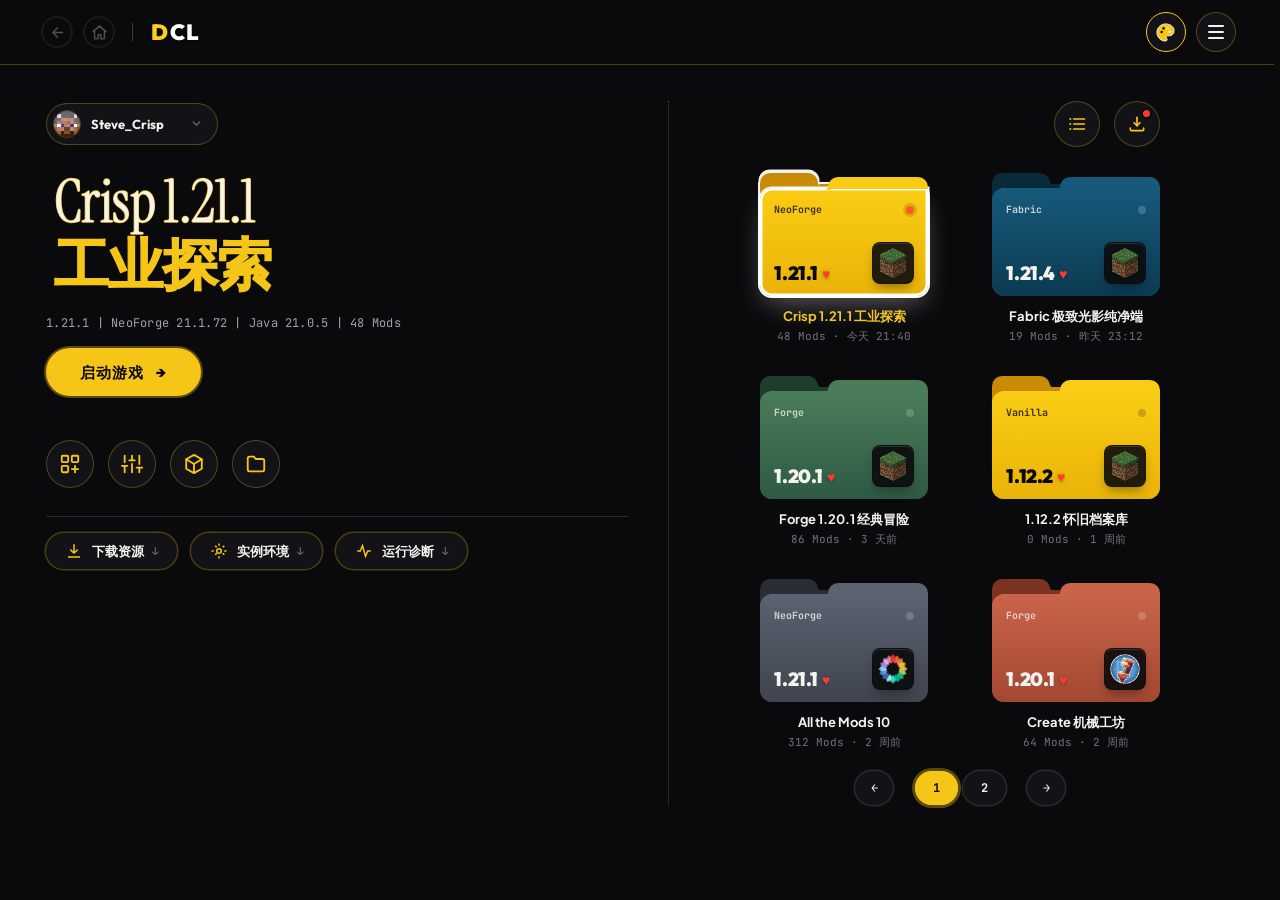
==== ui-prototype/index.html @ 9df1d52a "chore: initial public snapshot and project homepage (WIP)" ====
<!DOCTYPE html>
<html lang="zh-CN" data-theme="obsidian-yellow">
<head>
  <meta charset="UTF-8">
  <meta name="viewport" content="width=device-width, initial-scale=1.0">
  <title>DCL — Minecraft 启动器前端交互原型</title>
  <link rel="icon" type="image/png" href="assets/app-icon.png">

  <!-- Progressive Typography Enhancement (System Fallbacks Ready Offline) -->
  <link rel="preconnect" href="https://fonts.googleapis.com">
  <link rel="preconnect" href="https://fonts.gstatic.com" crossorigin>
  <link href="https://fonts.googleapis.com/css2?family=Instrument+Serif:ital@0;1&family=JetBrains+Mono:wght@500;700&family=Outfit:wght@500;600;700;800&family=Plus+Jakarta+Sans:wght@400;600;700&family=Space+Grotesk:wght@500;700&display=swap" rel="stylesheet">

  <link rel="stylesheet" href="styles/tokens.css">
  <link rel="stylesheet" href="styles/layout.css">
  <link rel="stylesheet" href="styles/card-3d.css">
  <link rel="stylesheet" href="styles/folder-3d.css">
</head>
<body>
  <!-- Quick Breathing Intro Curtain (Click or 0.7s auto-reveal) -->
  <div class="splash-curtain" id="splash-curtain" role="presentation">
    <div class="splash-mark">
      <span class="brace">{</span> DummyCrisp <span class="brace">}</span>
    </div>
    <div class="splash-sub">Minecraft Launcher</div>
  </div>

  <!-- Circular Radial Theme Wipe Overlay (Adapted from igma.im to circular contour) -->
  <div class="theme-circle-wipe" id="theme-circle-wipe" aria-hidden="true">
    <div class="theme-circle-wipe__inner"></div>
  </div>

  <!-- Sticky Editorial Header (Unified Left Nav + Brand | Right Controls) -->
  <header class="topbar">
    <div class="topbar-inner">
      <div class="topbar-left">
        <div class="topbar-nav-controls" aria-label="页面导航">
          <button class="cc-btn cc-btn--topbar is-disabled" id="btn-nav-back" type="button" aria-label="返回上一级">
            <div class="cc-box">
              <span class="cc-elem">
                <svg viewBox="0 0 24 24" fill="currentColor" aria-hidden="true">
                  <path d="M20 11H7.83l5.59-5.59L12 4l-8 8 8 8 1.41-1.41L7.83 13H20v-2z"/>
                </svg>
              </span>
              <span class="cc-elem">
                <svg viewBox="0 0 24 24" fill="currentColor" aria-hidden="true">
                  <path d="M20 11H7.83l5.59-5.59L12 4l-8 8 8 8 1.41-1.41L7.83 13H20v-2z"/>
                </svg>
              </span>
            </div>
          </button>

          <button class="cc-btn cc-btn--topbar is-disabled" id="btn-nav-home" type="button" aria-label="返回主页">
            <div class="cc-box">
              <span class="cc-elem">
                <svg viewBox="0 0 24 24" fill="none" stroke="currentColor" stroke-width="2.1" stroke-linecap="round" stroke-linejoin="round" aria-hidden="true">
                  <path d="M3 10.5L12 3l9 7.5"/>
                  <path d="M5 9.5V20a1 1 0 0 0 1 1h4v-6h4v6h4a1 1 0 0 0 1-1V9.5"/>
                </svg>
              </span>
              <span class="cc-elem">
                <svg viewBox="0 0 24 24" fill="none" stroke="currentColor" stroke-width="2.1" stroke-linecap="round" stroke-linejoin="round" aria-hidden="true">
                  <path d="M3 10.5L12 3l9 7.5"/>
                  <path d="M5 9.5V20a1 1 0 0 0 1 1h4v-6h4v6h4a1 1 0 0 0 1-1V9.5"/>
                </svg>
              </span>
            </div>
          </button>
        </div>

        <span class="topbar-sep" aria-hidden="true"></span>

        <button class="brand-btn" data-route="home" type="button" aria-label="返回主页">
          <span class="brand-wordmark">
            <span class="brand-letter-d">D</span><span class="brand-letter-cl">CL</span>
          </span>
        </button>
      </div>

      <div class="topbar-meta">
        <button
          class="theme-palette-btn"
          id="btn-cycle-theme"
          type="button"
          aria-label="切换配色主题 (当前：曜石黑 × 电光黄)"
        >
          <span class="theme-palette-ring" aria-hidden="true"></span>
          <svg class="theme-palette-svg" viewBox="0 0 24 24" aria-hidden="true">
            <path
              class="palette-body"
              d="M12 2.2C6.5 2.2 2.2 6.5 2.2 12s4.4 9.8 9.8 9.8c1.1 0 1.9-.8 1.9-1.8 0-.5-.2-.9-.5-1.2-.3-.3-.5-.7-.5-1.2 0-1 .8-1.8 1.8-1.8h1.5c3.2 0 5.6-2.5 5.6-5.8 0-4.6-4.4-7.8-9.8-7.8z"
            />
            <circle class="palette-dot dot-1" cx="7.6" cy="11.4" r="1.45" />
            <circle class="palette-dot dot-2" cx="9.8" cy="7.3" r="1.45" />
            <circle class="palette-dot dot-3" cx="14.5" cy="7.3" r="1.45" />
            <circle class="palette-dot dot-4" cx="16.8" cy="11.1" r="1.45" />
          </svg>
        </button>

        <button class="hamburger-btn" id="btn-open-drawer" type="button" aria-label="打开全屏索引菜单">
          <span class="filled" aria-hidden="true"></span>
          <span class="hb-lines" aria-hidden="true">
            <span class="hb-line"></span>
            <span class="hb-line"></span>
            <span class="hb-line"></span>
          </span>
        </button>

        <div class="win-controls" id="win-controls" aria-label="窗口控制">
          <span class="topbar-sep win-controls-sep" aria-hidden="true"></span>
          <button class="win-ctrl-btn win-ctrl-btn--min" id="btn-win-min" type="button" aria-label="最小化">
            <span class="filled" aria-hidden="true"></span>
            <svg class="win-icon" viewBox="0 0 24 24" aria-hidden="true">
              <path class="ico-min-bar" d="M6 12h12" fill="none" stroke="currentColor" stroke-width="2" stroke-linecap="round"/>
              <path class="ico-min-echo" d="M9 12h6" fill="none" stroke="currentColor" stroke-width="1.5" stroke-linecap="round"/>
            </svg>
          </button>
          <button class="win-ctrl-btn win-ctrl-btn--max" id="btn-win-max" type="button" aria-label="最大化或还原" data-maximized="false">
            <span class="filled" aria-hidden="true"></span>
            <svg class="win-icon" viewBox="0 0 24 24" aria-hidden="true">
              <path class="ico-max-corners" d="M7.5 4.5H4.5v3M16.5 4.5h3v3M4.5 16.5v3h3M19.5 16.5v3h-3" fill="none" stroke="currentColor" stroke-width="1.6" stroke-linecap="square"/>
              <path class="ico-plus-h" d="M7 12h10" fill="none" stroke="currentColor" stroke-width="2" stroke-linecap="round"/>
              <path class="ico-plus-v" d="M12 7v10" fill="none" stroke="currentColor" stroke-width="2" stroke-linecap="round"/>
            </svg>
          </button>
          <button class="win-ctrl-btn win-ctrl-btn--close" id="btn-win-close" type="button" aria-label="关闭">
            <span class="filled" aria-hidden="true"></span>
            <svg class="win-icon" viewBox="0 0 24 24" aria-hidden="true">
              <path class="ico-cross-a" d="M7 7l10 10" fill="none" stroke="currentColor" stroke-width="2" stroke-linecap="round"/>
              <path class="ico-cross-b" d="M17 7L7 17" fill="none" stroke="currentColor" stroke-width="2" stroke-linecap="round"/>
              <circle class="ico-cross-core" cx="12" cy="12" r="2.2" fill="none" stroke="currentColor" stroke-width="1.5"/>
            </svg>
          </button>
        </div>
      </div>
    </div>
  </header>

  <!-- Main View Outlet -->
  <main id="app-root"></main>

  <!-- Floating Download Queue Indicator Ball -->
  <div id="floating-dl-ball-slot"></div>

  <!-- Global Network Loading Indicator (uiverse.io/Quezaquo/yellow-quail-83, Pure Logo) -->
  <div class="quail-net-pill" id="network-loader-pill" aria-live="polite" aria-label="网络加载中" aria-hidden="true">
    <div class="quail-loader-stage" aria-hidden="true">
      <div class="quail-loader"></div>
    </div>
  </div>

  <!-- Crash Analysis Window Modal -->
  <div class="crash-modal-backdrop" id="crash-window-modal" aria-hidden="true" role="dialog" aria-modal="true" aria-label="报错分析窗口">
    <div class="crash-modal-card">
      <div class="crash-modal-head">
        <div class="crash-modal-title">
          <span class="crash-modal-dot" aria-hidden="true"></span>
          <span>报错分析 · Crash Report Window</span>
        </div>
        <button class="cc-btn cc-btn--sm" id="btn-close-crash-window" type="button" aria-label="关闭报错分析窗口" title="关闭">
          <svg viewBox="0 0 24 24" fill="none" stroke="currentColor" stroke-width="2.2" stroke-linecap="round" stroke-linejoin="round" aria-hidden="true">
            <line x1="18" y1="6" x2="6" y2="18"/>
            <line x1="6" y1="6" x2="18" y2="18"/>
          </svg>
        </button>
      </div>
      <div class="crash-modal-body" id="crash-modal-body">
        <div class="crash-log crash-log--expanded">
          <div>[23:18:04] [main/ERROR]: Mixin apply for mod sodium failed</div>
          <div class="crash-highlight">↳ 置信度 96%：Mixin 注入冲突 (Sodium ↔ Iris)</div>
          <div>· 冲突模组：sodium-neoforge-0.6.3.jar &amp; iris-neoforge-1.8.1.jar</div>
          <div>· 调用栈：net.caffeinemc.mods.sodium.mixin.core.render.world.WorldRendererMixin</div>
          <div>· 目标运行时：Java 21.0.5 (x64) · -Xmx4096M</div>
          <div>· 建议修复：将 Sodium 更新至 0.6.5+ 或临时禁用不兼容渲染注入插件</div>
        </div>
      </div>
      <div class="crash-modal-foot">
        <button class="chip-btn is-active" data-toast="已定位冲突 Mod：Sodium" type="button">定位冲突 Mod</button>
        <button class="chip-btn" id="btn-copy-crash-report" type="button">复制诊断日志</button>
        <button class="chip-btn" data-toast="诊断报告已导出" type="button">导出报告</button>
      </div>
    </div>
  </div>

  <!-- Footer Removed cleanly per UI requirement -->

  <!-- 3D Spatial Sub-Menu Portal Overlay (Uiverse tricky-lionfish-78 Mechanics) -->
  <div class="portal-backdrop" id="portal-backdrop" aria-hidden="true" role="dialog" aria-modal="true" aria-labelledby="portal-title">
    <div class="portal-header">
      <div>
        <div class="portal-eyebrow" id="portal-eyebrow">RESOURCE PORTAL</div>
        <h2 class="portal-title" id="portal-title">下载资源 <strong>DOWNLOAD</strong></h2>
      </div>
      <button class="portal-close" id="portal-close" type="button">
        <span>关闭面板</span>
        <span>[ ESC ]</span>
      </button>
    </div>

    <div class="portal-grid" id="portal-grid"></div>

    <div class="portal-hint">
      <span>选择模块跳转</span>
      <span>ESC 关闭面板</span>
    </div>
  </div>

  <!-- Fullscreen Numbered Drawer Overlay (01 - 06) -->
  <div class="drawer-overlay" id="drawer-overlay" aria-hidden="true" role="dialog" aria-modal="true" aria-label="全局功能索引">
    <div class="drawer-top">
      <button class="brand-btn" data-route="home" type="button" aria-label="返回主页">
        <span class="brand-wordmark">
          <span class="brand-letter-d">D</span><span class="brand-letter-cl">CL</span>
        </span>
      </button>
      <button class="portal-close" id="btn-close-drawer" type="button">CLOSE ×</button>
    </div>

    <nav class="drawer-nav-wrap" aria-label="主功能导航">
      <ul class="drawer-list">
        <li>
          <button class="drawer-link" data-route="home" type="button">
            <span class="idx">01.</span>
            <span class="label">启动总览 HOME</span>
          </button>
        </li>
        <li>
          <button class="drawer-link" data-portal="download" type="button">
            <span class="idx">02.</span>
            <span class="label">下载资源</span>
          </button>
        </li>
        <li>
          <button class="drawer-link" data-portal="manage" type="button">
            <span class="idx">03.</span>
            <span class="label">实例环境</span>
          </button>
        </li>
        <li>
          <button class="drawer-link" data-portal="diagnostics" type="button">
            <span class="idx">04.</span>
            <span class="label">运行诊断</span>
          </button>
        </li>
      </ul>
    </nav>

    <div class="portal-hint">
      <span>DumbCrisp Launcher</span>
      <span>Snapshot1</span>
    </div>
  </div>

  <dialog class="crash-modal-card launcher-dialog" id="resource-install-dialog" aria-labelledby="resource-install-title">
    <div class="crash-modal-head">
      <h2 class="crash-modal-title" id="resource-install-title">选择安装位置</h2>
      <form method="dialog">
        <button class="cc-btn cc-btn--topbar" type="submit" aria-label="返回" title="返回">
          <span class="cc-box"><span class="cc-elem"><svg viewBox="0 0 24 24" aria-hidden="true" fill="currentColor"><path d="M20 11H7.83l5.59-5.59L12 4l-8 8 8 8 1.41-1.41L7.83 13H20v-2z"/></svg></span><span class="cc-elem"><svg viewBox="0 0 24 24" aria-hidden="true" fill="currentColor"><path d="M20 11H7.83l5.59-5.59L12 4l-8 8 8 8 1.41-1.41L7.83 13H20v-2z"/></svg></span></span>
        </button>
      </form>
    </div>
    <div class="crash-modal-body">
      <p id="resource-install-name"></p>
      <div class="install-target-wrap" id="resource-target-wrap" hidden>
        <button class="install-target-trigger" id="resource-target-trigger" type="button" aria-expanded="false" aria-haspopup="listbox">
          <svg viewBox="0 0 24 24" fill="none" stroke="currentColor" stroke-width="2" stroke-linecap="round" stroke-linejoin="round" aria-hidden="true">
            <path d="M3 7a2 2 0 0 1 2-2h4l2 2h8a2 2 0 0 1 2 2v8a2 2 0 0 1-2 2H5a2 2 0 0 1-2-2z"/>
          </svg>
          <span class="install-target-label">
            <strong id="resource-target-title">选择安装位置</strong>
            <small id="resource-target-meta"></small>
          </span>
          <svg class="mirror-caret" viewBox="0 0 24 24" fill="none" stroke="currentColor" stroke-width="2.2" stroke-linecap="round" stroke-linejoin="round" aria-hidden="true"><polyline points="6 9 12 15 18 9"/></svg>
        </button>
        <div class="install-target-tray" id="resource-install-options" role="listbox" aria-label="可选安装位置"></div>
      </div>
      <p id="resource-install-status" role="status" aria-live="polite"></p>
    </div>
    <div class="crash-modal-foot">
      <button class="cc-btn cc-btn--download resource-install-confirm" id="resource-install-browse" type="button" aria-label="安装在指定文件夹" title="安装在指定文件夹" disabled>
        <span class="cc-box"><span class="cc-elem"><svg viewBox="0 0 24 24" aria-hidden="true" fill="none" stroke="currentColor" stroke-width="2" stroke-linecap="round" stroke-linejoin="round"><path d="M3 7a2 2 0 0 1 2-2h4l2 2h8a2 2 0 0 1 2 2v8a2 2 0 0 1-2 2H5a2 2 0 0 1-2-2z"/><path d="M12 10v6m-3-3h6"/></svg></span><span class="cc-elem"><svg viewBox="0 0 24 24" aria-hidden="true" fill="none" stroke="currentColor" stroke-width="2" stroke-linecap="round" stroke-linejoin="round"><path d="M3 7a2 2 0 0 1 2-2h4l2 2h8a2 2 0 0 1 2 2v8a2 2 0 0 1-2 2H5a2 2 0 0 1-2-2z"/><path d="M12 10v6m-3-3h6"/></svg></span></span>
      </button>
      <button class="cc-btn cc-btn--download resource-install-confirm" id="resource-install-confirm" type="button" aria-label="安装" title="安装" disabled>
        <span class="cc-box"><span class="cc-elem"><svg viewBox="0 0 24 24" aria-hidden="true" fill="none" stroke="currentColor" stroke-width="2.2" stroke-linecap="round" stroke-linejoin="round"><path d="M12 4v11m-4-4 4 4 4-4M5 16v4h14v-4"/></svg></span><span class="cc-elem"><svg viewBox="0 0 24 24" aria-hidden="true" fill="none" stroke="currentColor" stroke-width="2.2" stroke-linecap="round" stroke-linejoin="round"><path d="M12 4v11m-4-4 4 4 4-4M5 16v4h14v-4"/></svg></span></span>
      </button>
    </div>
  </dialog>

  <dialog class="crash-modal-card launcher-dialog" id="microsoft-login-dialog" aria-labelledby="microsoft-login-title">
    <div class="crash-modal-head"><h2 class="crash-modal-title" id="microsoft-login-title">微软登录</h2></div>
    <div class="crash-modal-body">
      <p id="microsoft-login-status" role="status" aria-live="polite"></p>
      <input class="launcher-instance-select" id="microsoft-device-code" aria-label="微软设备授权码" readonly hidden>
    </div>
    <div class="crash-modal-foot">
      <form method="dialog"><button class="chip-btn" type="submit">关闭</button></form>
      <button class="chip-btn" id="microsoft-copy-code" type="button" hidden>复制授权码</button>
      <button class="chip-btn is-active" id="microsoft-open-browser" type="button" hidden>打开微软登录页</button>
    </div>
  </dialog>

  <!-- Toast Notification -->
  <div class="toast-pill" id="toast-pill" role="status" aria-live="polite"></div>

  <script src="scripts/bridge.js"></script>
  <script src="scripts/views.js"></script>
  <script src="scripts/app.js"></script>
</body>
</html>
---- ui-prototype/styles/tokens.css ----
/* ==========================================================================
   DummyCrisp Design Tokens — Multi-Theme Variable Architecture
   Default Showcase: obsidian-yellow (曜石黑 × 电光黄)
   ========================================================================== */

:root,
[data-theme="obsidian-yellow"] {
  --theme-name: "曜石黑 × 电光黄";

  /* Canvas & Surfaces */
  --bg-primary: #0a0a0c;
  --bg-elevated: #131317;
  --bg-surface: #1b1b21;
  --bg-accent-block: #f5c518;
  --bg-accent-block-alt: #ffd426;
  --bg-overlay: rgba(10, 10, 12, 0.92);

  /* Accent & 3D Surface */
  --accent-primary: #f5c518;
  --accent-bright: #ffe14d;
  --accent-soft: rgba(245, 197, 24, 0.14);
  --accent-glow: rgba(245, 197, 24, 0.34);
  --accent-translucent: rgba(245, 197, 24, 0.88);
  --accent-translucent-hover: rgba(255, 210, 31, 0.94);
  --accent-marker: #ff3b30;
  --accent-ok: #34d399;
  --accent-info: #38bdf8;

  /* Typography Ink */
  --text-primary: #f4f3ef;
  --text-secondary: #a1a1aa;
  --text-muted: #71717a;
  --text-on-accent: #0a0a0c;
  --text-on-accent-muted: rgba(10, 10, 12, 0.72);

  /* Hairlines & Borders */
  --line-solid: rgba(245, 197, 24, 0.28);
  --line-solid-subtle: rgba(244, 243, 239, 0.14);
  --line-dotted: rgba(244, 243, 239, 0.24);
  --line-on-accent: rgba(10, 10, 12, 0.26);
  --line-dotted-on-accent: rgba(10, 10, 12, 0.36);

  /* 3D Card Crosshatch Pattern */
  --card-plate-bg: #16161a;
  --card-plate-border: #f5c518;
  --card-grid-line: rgba(245, 197, 24, 0.16);
  --card-badge-bg: #0a0a0c;
  --card-badge-text: #f5c518;
  --card-shadow: rgba(0, 0, 0, 0.65);

  /* Typography Families */
  --font-serif: "Instrument Serif", "Playfair Display", "Noto Serif SC", "Songti SC", Georgia, serif;
  --font-display: "Outfit", "Space Grotesk", "Noto Sans SC", "Microsoft YaHei UI", sans-serif;
  --font-sans: "Plus Jakarta Sans", "Noto Sans SC", "Microsoft YaHei UI", system-ui, sans-serif;
  --font-mono: "JetBrains Mono", "Cascadia Code", Consolas, monospace;

  /* Motion Curves & Palette Defaults */
  --ease-breath: cubic-bezier(0.22, 1, 0.36, 1);
  --ease-snap: cubic-bezier(0.16, 1, 0.3, 1);
  --dur-fast: 220ms;
  --dur-mid: 480ms;
  --dur-slow: 760ms;
  --wipe-bg: #0a0a0c;
  --wipe-ring: #f5c518;
  --wipe-size: 3200px;
  --pal-ring: #f5c518;
  --pal-body: #f5c518;
  --pal-dot-1: #0a0a0c;
  --pal-dot-2: #1b1b21;
  --pal-dot-3: #ffe14d;
  --pal-dot-4: #f4f3ef;
}

/* 预留扩展主题 2：馆藏米白 × 深海蓝（致敬参考站经典人文质感） */
[data-theme="editorial-cream"] {
  --theme-name: "馆藏米白 × 深海蓝";

  --bg-primary: #f4f3ef;
  --bg-elevated: #eceae3;
  --bg-surface: #ffffff;
  --bg-accent-block: #0c3b52;
  --bg-accent-block-alt: #082a3b;
  --bg-overlay: rgba(244, 243, 239, 0.96);

  --accent-primary: #0c3b52;
  --accent-bright: #145a7d;
  --accent-soft: rgba(12, 59, 82, 0.12);
  --accent-glow: rgba(12, 59, 82, 0.24);
  --accent-translucent: rgba(12, 59, 82, 0.86);
  --accent-translucent-hover: rgba(12, 59, 82, 0.94);
  --accent-marker: #d93829;
  --accent-ok: #0f766e;
  --accent-info: #0284c7;

  --text-primary: #111111;
  --text-secondary: #4a4a48;
  --text-muted: #767672;
  --text-on-accent: #f4f3ef;
  --text-on-accent-muted: rgba(244, 243, 239, 0.74);

  --line-solid: rgba(17, 17, 17, 0.18);
  --line-solid-subtle: rgba(17, 17, 17, 0.1);
  --line-dotted: rgba(17, 17, 17, 0.28);
  --line-on-accent: rgba(244, 243, 239, 0.24);
  --line-dotted-on-accent: rgba(244, 243, 239, 0.34);

  --card-plate-bg: #ffffff;
  --card-plate-border: #ffffff;
  --card-grid-line: rgba(12, 59, 82, 0.12);
  --card-badge-bg: #ffffff;
  --card-badge-text: #0c3b52;
  --card-shadow: rgba(12, 59, 82, 0.22);
}

/* 预留扩展主题 3：极夜青蓝（复刻 Uiverse 原始霓虹青透视） */
[data-theme="cyber-cyan"] {
  --theme-name: "极夜黑 × 透亮青";

  --bg-primary: #070b10;
  --bg-elevated: #0e151f;
  --bg-surface: #141e2c;
  --bg-accent-block: #04c1fa;
  --bg-accent-block-alt: #38d2ff;
  --bg-overlay: rgba(7, 11, 16, 0.94);

  --accent-primary: #04c1fa;
  --accent-bright: #5ce1ff;
  --accent-soft: rgba(4, 193, 250, 0.14);
  --accent-glow: rgba(4, 193, 250, 0.32);
  --accent-translucent: rgba(4, 193, 250, 0.78);
  --accent-translucent-hover: rgba(4, 193, 250, 0.9);
  --accent-marker: #ff4757;
  --accent-ok: #2ed573;
  --accent-info: #70a1ff;

  --text-primary: #eef6fc;
  --text-secondary: #9fb3c8;
  --text-muted: #627d98;
  --text-on-accent: #070b10;
  --text-on-accent-muted: rgba(7, 11, 16, 0.74);

  --line-solid: rgba(4, 193, 250, 0.28);
  --line-solid-subtle: rgba(238, 246, 252, 0.12);
  --line-dotted: rgba(238, 246, 252, 0.22);
  --line-on-accent: rgba(7, 11, 16, 0.25);
  --line-dotted-on-accent: rgba(7, 11, 16, 0.35);

  --card-plate-bg: #0e151f;
  --card-plate-border: #ffffff;
  --card-grid-line: rgba(4, 193, 250, 0.18);
  --card-badge-bg: #ffffff;
  --card-badge-text: #04a6d8;
  --card-shadow: rgba(4, 193, 250, 0.22);
}

/* 主题 3：苔原松绿 (dad7cd / a3b18a / 588157 / 3a5a40 / 344e41) */
[data-theme="sage-forest"] {
  --theme-name: "苔原松绿";

  --bg-primary: #dad7cd;
  --bg-elevated: #cfccc0;
  --bg-surface: #eceae2;
  --bg-accent-block: #3a5a40;
  --bg-accent-block-alt: #344e41;
  --bg-overlay: rgba(218, 215, 205, 0.95);

  --accent-primary: #3a5a40;
  --accent-bright: #588157;
  --accent-soft: rgba(88, 129, 87, 0.16);
  --accent-glow: rgba(58, 90, 64, 0.28);
  --accent-translucent: rgba(58, 90, 64, 0.88);
  --accent-translucent-hover: rgba(52, 78, 65, 0.96);
  --accent-marker: #c94a38;
  --accent-ok: #588157;
  --accent-info: #3a5a40;

  --text-primary: #24332a;
  --text-secondary: #3a5a40;
  --text-muted: #5f6f5e;
  --text-on-accent: #f4f3ef;
  --text-on-accent-muted: rgba(244, 243, 239, 0.78);

  --line-solid: rgba(52, 78, 65, 0.28);
  --line-solid-subtle: rgba(52, 78, 65, 0.15);
  --line-dotted: rgba(52, 78, 65, 0.3);
  --line-on-accent: rgba(244, 243, 239, 0.24);
  --line-dotted-on-accent: rgba(244, 243, 239, 0.34);

  --card-plate-bg: #eceae2;
  --card-plate-border: #3a5a40;
  --card-grid-line: rgba(88, 129, 87, 0.18);
  --card-badge-bg: #344e41;
  --card-badge-text: #dad7cd;
  --card-shadow: rgba(52, 78, 65, 0.24);
}

/* 主题 4：绯红玫瑰 (590d22 / 800f2f / a4133c / c9184a / ff4d6d / fff0f3) */
[data-theme="crimson-rose"] {
  --theme-name: "绯红玫瑰";

  --bg-primary: #590d22;
  --bg-elevated: #800f2f;
  --bg-surface: #941136;
  --bg-accent-block: #ff4d6d;
  --bg-accent-block-alt: #ff758f;
  --bg-overlay: rgba(89, 13, 34, 0.95);

  --accent-primary: #ff758f;
  --accent-bright: #ff8fa3;
  --accent-soft: rgba(255, 77, 109, 0.2);
  --accent-glow: rgba(255, 117, 143, 0.36);
  --accent-translucent: rgba(201, 24, 74, 0.9);
  --accent-translucent-hover: rgba(255, 77, 109, 0.95);
  --accent-marker: #ffccd5;
  --accent-ok: #ffb3c1;
  --accent-info: #ff8fa3;

  --text-primary: #fff0f3;
  --text-secondary: #ffccd5;
  --text-muted: #ffb3c1;
  --text-on-accent: #590d22;
  --text-on-accent-muted: rgba(89, 13, 34, 0.78);

  --line-solid: rgba(255, 179, 193, 0.34);
  --line-solid-subtle: rgba(255, 204, 213, 0.18);
  --line-dotted: rgba(255, 204, 213, 0.32);
  --line-on-accent: rgba(89, 13, 34, 0.25);
  --line-dotted-on-accent: rgba(89, 13, 34, 0.35);

  --card-plate-bg: #800f2f;
  --card-plate-border: #ff8fa3;
  --card-grid-line: rgba(255, 143, 163, 0.2);
  --card-badge-bg: #590d22;
  --card-badge-text: #ffccd5;
  --card-shadow: rgba(0, 0, 0, 0.48);
}

/* 主题 5：深空紫霓 (10002b / 240046 / 3c096c / 5a189a / 7b2cbf / 9d4edd / c77dff / e0aaff) */
[data-theme="violet-nebula"] {
  --theme-name: "深空紫霓";

  --bg-primary: #10002b;
  --bg-elevated: #240046;
  --bg-surface: #3c096c;
  --bg-accent-block: #9d4edd;
  --bg-accent-block-alt: #c77dff;
  --bg-overlay: rgba(16, 0, 43, 0.95);

  --accent-primary: #c77dff;
  --accent-bright: #e0aaff;
  --accent-soft: rgba(199, 125, 255, 0.18);
  --accent-glow: rgba(199, 125, 255, 0.38);
  --accent-translucent: rgba(157, 78, 221, 0.88);
  --accent-translucent-hover: rgba(199, 125, 255, 0.95);
  --accent-marker: #ff6b9d;
  --accent-ok: #7ef29d;
  --accent-info: #e0aaff;

  --text-primary: #f6ecff;
  --text-secondary: #e0aaff;
  --text-muted: #b185db;
  --text-on-accent: #10002b;
  --text-on-accent-muted: rgba(16, 0, 43, 0.78);

  --line-solid: rgba(224, 170, 255, 0.32);
  --line-solid-subtle: rgba(224, 170, 255, 0.16);
  --line-dotted: rgba(224, 170, 255, 0.28);
  --line-on-accent: rgba(16, 0, 43, 0.25);
  --line-dotted-on-accent: rgba(16, 0, 43, 0.35);

  --card-plate-bg: #240046;
  --card-plate-border: #c77dff;
  --card-grid-line: rgba(199, 125, 255, 0.2);
  --card-badge-bg: #10002b;
  --card-badge-text: #e0aaff;
  --card-shadow: rgba(0, 0, 0, 0.62);
}

/* 主题 6：极简铅灰 (f8f9fa / e9ecef / dee2e6 / ced4da / adb5bd / 6c757d / 495057 / 343a40 / 212529) */
[data-theme="monochrome-slate"] {
  --theme-name: "极简铅灰";

  --bg-primary: #f8f9fa;
  --bg-elevated: #e9ecef;
  --bg-surface: #ffffff;
  --bg-accent-block: #212529;
  --bg-accent-block-alt: #343a40;
  --bg-overlay: rgba(248, 249, 250, 0.96);

  --accent-primary: #212529;
  --accent-bright: #495057;
  --accent-soft: rgba(52, 58, 64, 0.12);
  --accent-glow: rgba(73, 80, 87, 0.22);
  --accent-translucent: rgba(33, 37, 41, 0.88);
  --accent-translucent-hover: rgba(52, 58, 64, 0.95);
  --accent-marker: #d63031;
  --accent-ok: #2d6a4f;
  --accent-info: #495057;

  --text-primary: #212529;
  --text-secondary: #495057;
  --text-muted: #6c757d;
  --text-on-accent: #f8f9fa;
  --text-on-accent-muted: rgba(248, 249, 250, 0.78);

  --line-solid: rgba(52, 58, 64, 0.22);
  --line-solid-subtle: rgba(108, 117, 125, 0.18);
  --line-dotted: rgba(73, 80, 87, 0.28);
  --line-on-accent: rgba(248, 249, 250, 0.24);
  --line-dotted-on-accent: rgba(248, 249, 250, 0.34);

  --card-plate-bg: #ffffff;
  --card-plate-border: #343a40;
  --card-grid-line: rgba(108, 117, 125, 0.15);
  --card-badge-bg: #212529;
  --card-badge-text: #f8f9fa;
  --card-shadow: rgba(33, 37, 41, 0.18);
}

/* 主题 7：焦糖可可 (ffedd8 / f3d5b5 / e7bc91 / d4a276 / bc8a5f / a47148 / 8b5e34 / 6f4518 / 603808 / 583101) */
[data-theme="espresso-amber"] {
  --theme-name: "焦糖可可";

  --bg-primary: #ffedd8;
  --bg-elevated: #f3d5b5;
  --bg-surface: #fff6ea;
  --bg-accent-block: #8b5e34;
  --bg-accent-block-alt: #6f4518;
  --bg-overlay: rgba(255, 237, 216, 0.96);

  --accent-primary: #6f4518;
  --accent-bright: #8b5e34;
  --accent-soft: rgba(139, 94, 52, 0.14);
  --accent-glow: rgba(111, 69, 24, 0.24);
  --accent-translucent: rgba(111, 69, 24, 0.88);
  --accent-translucent-hover: rgba(88, 49, 1, 0.95);
  --accent-marker: #c93b2b;
  --accent-ok: #588157;
  --accent-info: #a47148;

  --text-primary: #583101;
  --text-secondary: #6f4518;
  --text-muted: #8b5e34;
  --text-on-accent: #ffedd8;
  --text-on-accent-muted: rgba(255, 237, 216, 0.78);

  --line-solid: rgba(96, 56, 8, 0.24);
  --line-solid-subtle: rgba(139, 94, 52, 0.16);
  --line-dotted: rgba(111, 69, 24, 0.28);
  --line-on-accent: rgba(255, 237, 216, 0.24);
  --line-dotted-on-accent: rgba(255, 237, 216, 0.34);

  --card-plate-bg: #fff6ea;
  --card-plate-border: #8b5e34;
  --card-grid-line: rgba(164, 113, 72, 0.16);
  --card-badge-bg: #6f4518;
  --card-badge-text: #ffedd8;
  --card-shadow: rgba(88, 49, 1, 0.2);
}

/* 主题 8：晴空冰蓝 (edf2fb / e2eafc / d7e3fc / ccdbfd / c1d3fe / b6ccfe / abc4ff) */
[data-theme="ice-periwinkle"] {
  --theme-name: "晴空冰蓝";

  --bg-primary: #edf2fb;
  --bg-elevated: #e2eafc;
  --bg-surface: #ffffff;
  --bg-accent-block: #4c74d9;
  --bg-accent-block-alt: #abc4ff;
  --bg-overlay: rgba(237, 242, 251, 0.96);

  --accent-primary: #3b63c9;
  --accent-bright: #668ce8;
  --accent-soft: rgba(171, 196, 255, 0.32);
  --accent-glow: rgba(114, 151, 238, 0.3);
  --accent-translucent: rgba(59, 99, 201, 0.88);
  --accent-translucent-hover: rgba(45, 81, 179, 0.95);
  --accent-marker: #e14d58;
  --accent-ok: #0d9488;
  --accent-info: #4c74d9;

  --text-primary: #182952;
  --text-secondary: #3a528a;
  --text-muted: #657db3;
  --text-on-accent: #edf2fb;
  --text-on-accent-muted: rgba(237, 242, 251, 0.8);

  --line-solid: rgba(59, 99, 201, 0.24);
  --line-solid-subtle: rgba(59, 99, 201, 0.13);
  --line-dotted: rgba(59, 99, 201, 0.28);
  --line-on-accent: rgba(237, 242, 251, 0.26);
  --line-dotted-on-accent: rgba(237, 242, 251, 0.36);

  --card-plate-bg: #ffffff;
  --card-plate-border: #b6ccfe;
  --card-grid-line: rgba(171, 196, 255, 0.28);
  --card-badge-bg: #3b63c9;
  --card-badge-text: #edf2fb;
  --card-shadow: rgba(59, 99, 201, 0.18);
}

/* 主题 9：幻彩光谱 (Prism Rainbow) */
[data-theme="rainbow-prism"] {
  --theme-name: "幻彩光谱";

  --bg-primary: #0b0b12;
  --bg-elevated: #141422;
  --bg-surface: #1b1b2e;
  --bg-accent-block: #38bdf8;
  --bg-accent-block-alt: #f472b6;
  --bg-overlay: rgba(11, 11, 18, 0.94);

  --accent-primary: #38bdf8;
  --accent-bright: #f472b6;
  --accent-soft: rgba(56, 189, 248, 0.16);
  --accent-glow: rgba(244, 114, 182, 0.36);
  --accent-translucent: rgba(56, 189, 248, 0.88);
  --accent-translucent-hover: rgba(167, 139, 250, 0.94);
  --accent-marker: #ff4d6d;
  --accent-ok: #34d399;
  --accent-info: #a78bfa;

  --text-primary: #f8fafc;
  --text-secondary: #cbd5e1;
  --text-muted: #8492a6;
  --text-on-accent: #0b0b12;
  --text-on-accent-muted: rgba(11, 11, 18, 0.78);

  --line-solid: rgba(167, 139, 250, 0.32);
  --line-solid-subtle: rgba(248, 250, 252, 0.14);
  --line-dotted: rgba(248, 250, 252, 0.24);
  --line-on-accent: rgba(11, 11, 18, 0.24);
  --line-dotted-on-accent: rgba(11, 11, 18, 0.34);

  --card-plate-bg: #141422;
  --card-plate-border: #a78bfa;
  --card-grid-line: rgba(56, 189, 248, 0.18);
  --card-badge-bg: #0b0b12;
  --card-badge-text: #f472b6;
  --card-shadow: rgba(167, 139, 250, 0.28);
}
---- ui-prototype/styles/layout.css ----
/* ==========================================================================
   DummyCrisp Editorial Layout & Modular Color-Block System
   Inspired by obamaoralhistory.columbia.edu (Hairlines, Blocks, Breathing Motion)
   ========================================================================== */

*,
*::before,
*::after {
  box-sizing: border-box;
  margin: 0;
  padding: 0;
}

html {
  font-size: 16px;
  scrollbar-gutter: stable;
}

body {
  background: var(--bg-primary);
  color: var(--text-primary);
  font-family: var(--font-sans);
  line-height: 1.55;
  overflow-x: hidden;
  transition:
    background var(--dur-mid) var(--ease-breath),
    color var(--dur-mid) var(--ease-breath);
}

button,
input,
select {
  font: inherit;
  color: inherit;
}

:focus-visible {
  outline: 2px solid var(--accent-primary);
  outline-offset: 2px;
}

/* ---------- Splash Intro Curtain (Quick Breathing Reveal) ---------- */
.splash-curtain {
  position: fixed;
  inset: 0;
  z-index: 150;
  background: var(--bg-primary);
  background-image: repeating-linear-gradient(
    to bottom,
    transparent 0 11px,
    var(--line-solid-subtle) 11px 12px
  );
  display: flex;
  flex-direction: column;
  align-items: center;
  justify-content: center;
  gap: 14px;
  cursor: pointer;
  transition:
    opacity 550ms var(--ease-breath),
    transform 650ms var(--ease-breath),
    visibility 650ms;
}

.splash-curtain.is-done {
  opacity: 0;
  transform: translateY(-18px);
  visibility: hidden;
  pointer-events: none;
}

.splash-mark {
  font-family: var(--font-serif);
  font-size: clamp(2.4rem, 6vw, 4.8rem);
  letter-spacing: -0.02em;
  color: var(--text-primary);
}

.splash-mark .brace {
  color: var(--accent-primary);
  font-style: italic;
}

.splash-sub {
  font-family: var(--font-mono);
  font-size: 12px;
  letter-spacing: 0.2em;
  color: var(--text-muted);
}

/* ---------- Unified Top-Left Navigation & Editorial Header (karthik092726122003/clever-crab-26) ---------- */
.topbar-left {
  display: inline-flex;
  align-items: center;
  gap: 14px;
  min-width: 0;
}

.topbar-nav-controls {
  display: inline-flex;
  align-items: center;
  gap: 4px;
}

.topbar-sep {
  width: 1px;
  height: 18px;
  background: var(--line-solid);
  flex-shrink: 0;
}

.cc-btn {
  display: block;
  position: relative;
  width: 42px;
  height: 42px;
  margin: 0;
  overflow: hidden;
  outline: none;
  background-color: transparent;
  cursor: pointer;
  border: 0;
  transition: opacity 220ms ease;
}

.cc-btn.is-disabled {
  opacity: 0.3;
  pointer-events: none;
}

.cc-btn::before {
  content: "";
  position: absolute;
  border-radius: 50%;
  inset: 4px;
  border: 2px solid var(--line-solid);
  transition:
    opacity 0.4s cubic-bezier(0.77, 0, 0.175, 1) 80ms,
    transform 0.5s cubic-bezier(0.455, 0.03, 0.515, 0.955) 80ms;
}

.cc-btn::after {
  content: "";
  position: absolute;
  border-radius: 50%;
  inset: 4px;
  border: 2.5px solid var(--accent-primary);
  transform: scale(1.3);
  transition:
    opacity 0.4s cubic-bezier(0.165, 0.84, 0.44, 1),
    transform 0.5s cubic-bezier(0.25, 0.46, 0.45, 0.94);
  opacity: 0;
}

.cc-btn:hover::before,
.cc-btn:focus-visible::before {
  opacity: 0;
  transform: scale(0.7);
  transition:
    opacity 0.4s cubic-bezier(0.165, 0.84, 0.44, 1),
    transform 0.5s cubic-bezier(0.25, 0.46, 0.45, 0.94);
}

.cc-btn:hover::after,
.cc-btn:focus-visible::after {
  opacity: 1;
  transform: scale(1);
  transition:
    opacity 0.4s cubic-bezier(0.77, 0, 0.175, 1) 80ms,
    transform 0.5s cubic-bezier(0.455, 0.03, 0.515, 0.955) 80ms;
}

.cc-box {
  display: flex;
  position: absolute;
  top: 0;
  left: 0;
  height: 42px;
  align-items: center;
  transition: transform 0.4s cubic-bezier(0.23, 1, 0.32, 1);
}

.cc-elem {
  display: flex;
  align-items: center;
  justify-content: center;
  width: 42px;
  height: 42px;
  flex-shrink: 0;
  color: var(--text-primary);
  transition: color 240ms ease;
}

.cc-elem svg {
  width: 17px;
  height: 17px;
  display: block;
}

.cc-btn:hover .cc-box,
.cc-btn:focus-visible .cc-box {
  transform: translateX(-42px);
}

.cc-btn:hover .cc-elem,
.cc-btn:focus-visible .cc-elem {
  color: var(--accent-primary);
}

.cc-btn--collapse .cc-box {
  flex-direction: column;
  width: 42px;
  height: auto;
  align-items: center;
}

.cc-btn--collapse:hover .cc-box,
.cc-btn--collapse:focus-visible .cc-box {
  transform: translateY(-42px);
}

.cc-btn--download {
  width: 36px;
  height: 36px;
}

.cc-btn--download::before,
.cc-btn--download::after {
  inset: 3px;
}

.cc-btn--download .cc-box {
  flex-direction: column-reverse;
  width: 36px;
  height: 72px;
  top: auto;
  bottom: 0;
  left: 0;
}

.cc-btn--download .cc-elem {
  width: 36px;
  height: 36px;
}

.cc-btn--download .cc-elem svg {
  width: 15px;
  height: 15px;
}

.cc-btn--download:hover .cc-box,
.cc-btn--download:focus-visible .cc-box {
  transform: translateY(36px);
}

.cc-btn--filter {
  width: 40px;
  height: 40px;
  flex-shrink: 0;
}

.cc-btn--filter .cc-box {
  height: 40px;
}

.cc-btn--filter .cc-elem {
  width: 40px;
  height: 40px;
}

.cc-btn--filter:hover .cc-box,
.cc-btn--filter:focus-visible .cc-box {
  transform: translateX(-40px);
}

.cc-btn.is-active::before {
  opacity: 0;
  transform: scale(0.7);
}

.cc-btn.is-active::after {
  opacity: 1;
  transform: scale(1);
}

.cc-btn.is-active .cc-elem {
  color: var(--accent-primary);
}

/* ---------- Sticky Editorial Topbar ---------- */
.topbar {
  position: sticky;
  top: 0;
  z-index: 60;
  background: var(--bg-primary);
  border-bottom: 1px solid var(--line-solid);
  transition: background var(--dur-mid) var(--ease-breath);
}

.topbar-inner {
  max-width: 1380px;
  margin: 0 auto;
  padding: 12px clamp(18px, 3vw, 40px);
  display: flex;
  align-items: center;
  justify-content: space-between;
  gap: 16px;
}

:root[data-window-maximized="true"] .topbar-inner {
  max-width: none;
  padding-inline: clamp(12px, 1vw, 20px);
}

.cc-btn--topbar {
  width: 38px;
  height: 38px;
}

.cc-btn--topbar::before,
.cc-btn--topbar::after {
  inset: 3px;
}

.cc-btn--topbar .cc-box {
  height: 38px;
}

.cc-btn--topbar .cc-elem {
  width: 38px;
  height: 38px;
}

.cc-btn--topbar:hover .cc-box,
.cc-btn--topbar:focus-visible .cc-box {
  transform: translateX(-38px);
}

.brand-btn {
  background: none;
  border: none;
  padding: 2px 4px;
  cursor: pointer;
  display: inline-flex;
  align-items: center;
  justify-content: center;
  text-align: left;
  transition: transform 240ms var(--ease-breath);
}

.brand-btn:hover {
  transform: translateY(-1px);
}

.brand-wordmark {
  display: inline-flex;
  align-items: baseline;
  gap: 0.04em;
  font-family: var(--font-display);
  font-weight: 900;
  font-size: 22px;
  line-height: 1;
  letter-spacing: 0.05em;
  text-transform: uppercase;
  transition: letter-spacing 260ms var(--ease-breath);
}

.brand-letter-d {
  color: #ffd01a;
  text-shadow: 0 1px 2px rgba(0, 0, 0, 0.35);
}

.brand-letter-cl {
  color: #ffffff;
  text-shadow: 0 1px 2px rgba(0, 0, 0, 0.35);
}

.brand-btn:hover .brand-wordmark {
  letter-spacing: 0.1em;
}

/* Light themes: keep transparent background, outline yellow D + white CL with theme ink stroke */
[data-theme="editorial-cream"] .brand-wordmark,
[data-theme="sage-forest"] .brand-wordmark,
[data-theme="monochrome-slate"] .brand-wordmark,
[data-theme="espresso-amber"] .brand-wordmark,
[data-theme="ice-periwinkle"] .brand-wordmark {
  paint-order: stroke fill;
  -webkit-text-stroke: 2.8px var(--text-primary);
  filter: drop-shadow(0 1px 1.5px var(--card-shadow));
}

[data-theme="editorial-cream"] .brand-letter-d,
[data-theme="sage-forest"] .brand-letter-d,
[data-theme="monochrome-slate"] .brand-letter-d,
[data-theme="espresso-amber"] .brand-letter-d,
[data-theme="ice-periwinkle"] .brand-letter-d,
[data-theme="editorial-cream"] .brand-letter-cl,
[data-theme="sage-forest"] .brand-letter-cl,
[data-theme="monochrome-slate"] .brand-letter-cl,
[data-theme="espresso-amber"] .brand-letter-cl,
[data-theme="ice-periwinkle"] .brand-letter-cl {
  text-shadow: none;
}

.brand-tag {
  font-family: var(--font-serif);
  font-style: italic;
  font-size: 15px;
  color: var(--text-secondary);
}

/* Sleek Theme-Aware Scrollbar + Desktop Frameless Window Hairline */
::-webkit-scrollbar {
  width: 6px;
  height: 6px;
}

::-webkit-scrollbar-track {
  background: transparent;
}

::-webkit-scrollbar-thumb {
  background: var(--line-solid);
  border-radius: 999px;
}

::-webkit-scrollbar-thumb:hover {
  background: var(--accent-primary);
}

html.is-desktop-host body::after {
  content: "";
  position: fixed;
  inset: 0;
  pointer-events: none;
  z-index: 9999;
  border: 1px solid var(--line-solid);
}

.topbar-meta {
  display: flex;
  align-items: center;
  gap: 10px;
  flex-wrap: nowrap;
}

.win-controls {
  display: none;
  align-items: center;
  gap: 6px;
}

html.is-desktop-host .win-controls {
  display: inline-flex;
}

.win-controls-sep {
  margin: 0 4px;
}

.win-ctrl-btn {
  position: relative;
  overflow: hidden;
  width: 34px;
  height: 34px;
  border-radius: 50%;
  border: 1.5px solid var(--line-solid);
  background: var(--bg-elevated);
  color: var(--text-secondary);
  display: inline-flex;
  align-items: center;
  justify-content: center;
  cursor: pointer;
  transition:
    background-color 240ms ease,
    border-color 240ms ease,
    color 240ms ease,
    transform 340ms cubic-bezier(0.22, 1.35, 0.36, 1),
    box-shadow 260ms var(--ease-breath);
  animation: winCtrlBreathe 3.8s ease-in-out infinite;
}

.win-ctrl-btn--min { animation-delay: 0s; }
.win-ctrl-btn--max { animation-delay: -1.1s; }
.win-ctrl-btn--close { animation-delay: -2.2s; }

@keyframes winCtrlBreathe {
  0%, 100% {
    transform: scale(1);
    box-shadow: 0 0 0 0 transparent;
  }
  50% {
    transform: scale(1.045);
    box-shadow: 0 0 10px 1px var(--accent-glow);
  }
}

.win-ctrl-btn .filled {
  position: absolute;
  bottom: 0;
  left: 0;
  width: 100%;
  height: 0;
  background: var(--accent-primary);
  transition: height 240ms cubic-bezier(0.22, 1, 0.36, 1);
  z-index: 0;
}

.win-ctrl-btn--close .filled {
  background: #ef4444;
}

.win-ctrl-btn svg,
.win-ctrl-btn .win-icon {
  position: relative;
  z-index: 1;
  width: 14px;
  height: 14px;
  overflow: visible;
  transform-origin: center;
  transition: transform 420ms cubic-bezier(0.22, 1.35, 0.36, 1), color 200ms ease;
}

.win-icon path,
.win-icon circle {
  transform-box: fill-box;
  transform-origin: center;
  transition:
    transform 420ms cubic-bezier(0.22, 1.35, 0.36, 1),
    opacity 280ms var(--ease-breath),
    stroke-width 280ms ease;
}

.ico-min-echo {
  opacity: 0;
  transform: scaleX(0.4);
}

.ico-max-corners {
  opacity: 0.42;
  transform: scale(0.76);
}

.ico-cross-core {
  opacity: 0;
  transform: scale(0.35);
}

.win-ctrl-btn:hover,
.win-ctrl-btn:focus-visible {
  border-color: var(--accent-primary);
  color: var(--text-on-accent);
  animation-play-state: paused;
  transform: scale(1.12);
  box-shadow: 0 0 16px var(--accent-glow);
  outline: none;
}

.win-ctrl-btn--close:hover,
.win-ctrl-btn--close:focus-visible {
  border-color: #ef4444;
  color: #ffffff;
  box-shadow: 0 0 16px rgba(239, 68, 68, 0.36);
}

.win-ctrl-btn--min:hover .win-icon,
.win-ctrl-btn--min:focus-visible .win-icon {
  transform: rotate(180deg) scale(1.22);
}

.win-ctrl-btn--min:hover .ico-min-bar,
.win-ctrl-btn--min:focus-visible .ico-min-bar {
  transform: scaleX(1.16);
  stroke-width: 2.4;
}

.win-ctrl-btn--min:hover .ico-min-echo,
.win-ctrl-btn--min:focus-visible .ico-min-echo {
  opacity: 0.9;
  transform: translateY(3.4px) scaleX(0.85);
}

.win-ctrl-btn--max:hover .win-icon,
.win-ctrl-btn--max:focus-visible .win-icon {
  transform: rotate(90deg) scale(1.2);
}

.win-ctrl-btn--max:hover .ico-max-corners,
.win-ctrl-btn--max:focus-visible .ico-max-corners {
  opacity: 1;
  transform: scale(1.18);
}

.win-ctrl-btn--max:hover .ico-plus-h,
.win-ctrl-btn--max:hover .ico-plus-v,
.win-ctrl-btn--max:focus-visible .ico-plus-h,
.win-ctrl-btn--max:focus-visible .ico-plus-v {
  transform: scale(0.86);
  stroke-width: 2.25;
}

.win-ctrl-btn--max[data-maximized="true"] .ico-plus-v {
  opacity: 0.32;
  transform: rotate(90deg) scaleY(0.5);
}

.win-ctrl-btn--max[data-maximized="true"] .ico-max-corners {
  opacity: 0.88;
  transform: scale(0.95);
}

.win-ctrl-btn--close:hover .win-icon,
.win-ctrl-btn--close:focus-visible .win-icon {
  transform: rotate(90deg) scale(1.2);
}

.win-ctrl-btn--close:hover .ico-cross-a,
.win-ctrl-btn--close:hover .ico-cross-b,
.win-ctrl-btn--close:focus-visible .ico-cross-a,
.win-ctrl-btn--close:focus-visible .ico-cross-b {
  transform: scale(1.12);
  stroke-width: 2.3;
}

.win-ctrl-btn--close:hover .ico-cross-core,
.win-ctrl-btn--close:focus-visible .ico-cross-core {
  opacity: 0.92;
  transform: scale(1.35);
}

.win-ctrl-btn:hover .filled,
.win-ctrl-btn:focus-visible .filled {
  height: 100%;
}

.win-ctrl-btn:active {
  transform: scale(0.92);
}

.emu-btn:disabled,
.emu-btn.is-disabled,
.btn-launch:disabled,
.btn-launch.is-disabled {
  opacity: 0.32;
  pointer-events: none;
  filter: grayscale(0.55);
  cursor: not-allowed;
}

/* ---------- Igma-Inspired Circular Radial Theme Wipe Overlay ---------- */
.theme-circle-wipe {
  position: fixed;
  top: 0;
  left: 0;
  width: 0;
  height: 0;
  transform: translate3d(-50%, -50%, 0);
  pointer-events: none;
  z-index: 220;
  opacity: 0;
  visibility: hidden;
}

.theme-circle-wipe__inner {
  position: absolute;
  top: 50%;
  left: 50%;
  width: 0;
  height: 0;
  border-radius: 50%;
  transform: translate(-50%, -50%);
  background: var(--wipe-bg, var(--bg-primary));
  box-shadow: 0 0 0 6px var(--wipe-ring, var(--accent-primary));
  will-change: width, height, opacity;
  transition:
    width 520ms cubic-bezier(0.4, 0.26, 0.5, 1),
    height 520ms cubic-bezier(0.4, 0.26, 0.5, 1);
}

.theme-circle-wipe.is-wiping {
  opacity: 1;
  visibility: visible;
  transition: opacity 160ms ease;
}

.theme-circle-wipe.is-wiping .theme-circle-wipe__inner {
  width: var(--wipe-size, 3200px);
  height: var(--wipe-size, 3200px);
}

.theme-circle-wipe.is-wiping.is-fading {
  opacity: 0;
  transition: opacity 240ms cubic-bezier(0.4, 0.26, 0.5, 1);
}

/* Circular Palette Theme Switcher Button */
.theme-palette-btn {
  position: relative;
  width: 40px;
  height: 40px;
  border-radius: 50%;
  background: var(--bg-elevated);
  border: 1.5px solid var(--pal-ring, var(--line-solid));
  cursor: pointer;
  display: inline-flex;
  align-items: center;
  justify-content: center;
  padding: 0;
  overflow: visible;
  transition:
    border-color 280ms ease,
    box-shadow 300ms var(--ease-breath),
    transform 240ms var(--ease-breath);
}

.theme-palette-ring {
  position: absolute;
  inset: -4px;
  border-radius: 50%;
  border: 2px solid var(--pal-ring, var(--accent-primary));
  opacity: 0;
  transform: scale(0.84);
  pointer-events: none;
  transition: opacity 280ms ease, transform 320ms var(--ease-breath);
}

.theme-palette-btn.is-rainbow {
  border-color: transparent;
  background:
    linear-gradient(var(--bg-elevated), var(--bg-elevated)) padding-box,
    conic-gradient(#ff4d6d, #f5c518, #34d399, #38bdf8, #c77dff, #ff4d6d) border-box;
  border: 2px solid transparent;
}

.theme-palette-btn.is-rainbow .theme-palette-ring {
  border: none;
  background: conic-gradient(#ff4d6d, #f5c518, #34d399, #38bdf8, #c77dff, #ff4d6d);
  -webkit-mask: radial-gradient(farthest-side, transparent calc(100% - 2px), #000 calc(100% - 1.5px));
  mask: radial-gradient(farthest-side, transparent calc(100% - 2px), #000 calc(100% - 1.5px));
}

.theme-palette-btn:hover {
  transform: translateY(-2px) scale(1.06);
  box-shadow: 0 0 0 4px var(--accent-glow);
}

.theme-palette-btn:hover .theme-palette-ring {
  opacity: 1;
  transform: scale(1);
}

.theme-palette-btn:active {
  transform: scale(0.92);
}

.theme-palette-btn.is-spinning .theme-palette-svg {
  animation: paletteOrbSpin 480ms cubic-bezier(0.22, 1.24, 0.36, 1);
}

@keyframes paletteOrbSpin {
  0% {
    transform: rotate(0deg) scale(0.85);
  }
  55% {
    transform: rotate(195deg) scale(1.14);
  }
  100% {
    transform: rotate(360deg) scale(1);
  }
}

.theme-palette-svg {
  width: 21px;
  height: 21px;
  display: block;
}

.theme-palette-svg .palette-body {
  fill: var(--pal-body, var(--accent-primary));
  stroke: var(--text-primary);
  stroke-width: 1.1;
  transition: fill 280ms ease, stroke 280ms ease;
}

.theme-palette-svg .palette-dot {
  transition: fill 260ms ease;
}

.theme-palette-svg .dot-1 {
  fill: var(--pal-dot-1, #0a0a0c);
}

.theme-palette-svg .dot-2 {
  fill: var(--pal-dot-2, #1b1b21);
}

.theme-palette-svg .dot-3 {
  fill: var(--pal-dot-3, #ffe14d);
}

.theme-palette-svg .dot-4 {
  fill: var(--pal-dot-4, #f4f3ef);
}

.hamburger-btn {
  position: relative;
  overflow: hidden;
  width: 40px;
  height: 40px;
  border-radius: 50%;
  background: var(--bg-elevated);
  border: 1.5px solid var(--line-solid);
  cursor: pointer;
  display: inline-flex;
  align-items: center;
  justify-content: center;
  transition:
    border-color 0.28s ease,
    box-shadow 0.28s ease,
    transform 0.26s var(--ease-breath);
}

.hamburger-btn .filled {
  position: absolute;
  bottom: 0;
  left: 0;
  width: 100%;
  height: 0;
  background-color: var(--accent-primary);
  transition: height 0.28s ease-in-out;
  z-index: 0;
}

.hamburger-btn:hover .filled {
  height: 100%;
}

.hamburger-btn .hb-lines {
  position: relative;
  z-index: 1;
  display: flex;
  flex-direction: column;
  align-items: center;
  justify-content: center;
  gap: 4.5px;
}

.hamburger-btn .hb-line {
  display: block;
  width: 16px;
  height: 1.8px;
  border-radius: 99px;
  background: var(--text-primary);
  transition: transform 260ms var(--ease-breath), background 220ms ease, width 220ms ease;
}

.hamburger-btn:hover {
  border-color: var(--accent-primary);
  box-shadow: 0 0 0 3px var(--accent-glow);
  transform: translateY(-2px);
}

.hamburger-btn:active {
  transform: scale(0.93);
}

.hamburger-btn:hover .hb-line {
  background: var(--text-on-accent);
}

.hamburger-btn:hover .hb-line:nth-child(2) {
  width: 11px;
  transform: translateX(2px);
}

/* ---------- Container & Hairline Primitives ---------- */
.container {
  max-width: 1380px;
  margin: 0 auto;
  padding: 0 clamp(22px, 3.6vw, 48px);
}

.hairline-rule {
  height: 1px;
  width: 100%;
  background: var(--line-solid);
}

.dotted-rule {
  border-top: 1px dotted var(--line-dotted);
}

/* Macro Curly Bracket Divider */
.macro-brace-divider {
  display: flex;
  align-items: center;
  justify-content: center;
  gap: 18px;
  padding: 28px 0;
  color: var(--accent-primary);
}

.macro-brace-divider .line {
  flex: 1;
  height: 1px;
  background: var(--line-solid);
}

.macro-brace-divider .glyph {
  font-family: var(--font-serif);
  font-size: 38px;
  line-height: 1;
  transform: rotate(90deg);
  display: inline-block;
  opacity: 0.9;
}

/* ---------- Ventriloc-Inspired Damped Reveal Animations ---------- */
@keyframes vClipReveal {
  0% {
    opacity: 0.2;
    clip-path: inset(0% 0% 100% 0% round var(--v-radius, 8px));
  }
  100% {
    opacity: 1;
    clip-path: inset(0 0 0 0 round var(--v-radius, 8px));
  }
}

@keyframes vTranslateUp {
  0% {
    opacity: 0;
    transform: translateY(36px);
  }
  100% {
    opacity: 1;
    transform: translateY(0);
  }
}

@keyframes vScaleSettle {
  0% {
    opacity: 0;
    transform: scale(1.18);
  }
  100% {
    opacity: 1;
    transform: scale(1);
  }
}

@keyframes vFadeIn {
  0% {
    opacity: 0;
  }
  100% {
    opacity: 1;
  }
}

.v-reveal {
  animation:
    vTranslateUp 900ms cubic-bezier(0.075, 0.82, 0.165, 1) calc(var(--v-idx, 0) * 90ms) backwards,
    vFadeIn 250ms linear calc(var(--v-idx, 0) * 90ms) backwards;
  animation-play-state: paused;
}

.v-reveal.is-inview {
  animation-play-state: running;
}

.v-row-reveal {
  --v-radius: 8px;
  animation:
    vClipReveal 960ms cubic-bezier(0.215, 0.61, 0.355, 1) calc(var(--v-idx, 0) * 70ms) backwards;
  animation-play-state: paused;
}

.v-row-reveal.is-inview {
  animation-play-state: running;
}

.v-row-reveal .row-official-icon img {
  animation:
    vScaleSettle 1200ms cubic-bezier(0.23, 1, 0.32, 1) calc(120ms + var(--v-idx, 0) * 70ms) backwards;
  animation-play-state: paused;
}

.v-row-reveal.is-inview .row-official-icon img {
  animation-play-state: running;
}

/* Prerequisite Dependencies & Clickable Installed Mods */
.vdetail-deps-section {
  margin-bottom: 10px;
}

.vdetail-section-label {
  font-family: var(--font-mono);
  font-size: 11px;
  font-weight: 700;
  letter-spacing: 0.06em;
  color: var(--accent-primary);
  margin: 6px 0 8px;
}

.vdetail-section-label--builds {
  margin-top: 14px;
  padding-top: 10px;
  border-top: 1px dotted var(--line-dotted);
}

.vdetail-deps-grid {
  display: grid;
  grid-template-columns: repeat(auto-fit, minmax(260px, 1fr));
  gap: 8px;
}

.vdetail-dep-card {
  display: flex;
  align-items: center;
  gap: 12px;
  width: 100%;
  padding: 10px 12px;
  border-radius: 12px;
  border: 1px solid var(--line-solid-subtle);
  background: var(--bg-primary);
  color: var(--text-primary);
  text-align: left;
  cursor: pointer;
  transition:
    border-color 220ms cubic-bezier(0.22, 1, 0.36, 1),
    background 220ms cubic-bezier(0.22, 1, 0.36, 1),
    transform 240ms cubic-bezier(0.22, 1, 0.36, 1);
}

.vdetail-dep-card:hover {
  border-color: var(--accent-primary);
  background: var(--bg-elevated);
  transform: translateX(3px);
}

.vdetail-dep-icon {
  width: 38px;
  height: 38px;
  border-radius: 9px;
  overflow: hidden;
  flex-shrink: 0;
  border: 1px solid var(--line-solid-subtle);
  background: var(--bg-surface);
}

.vdetail-dep-icon img {
  width: 100%;
  height: 100%;
  object-fit: cover;
  display: block;
}

.vdetail-dep-main {
  min-width: 0;
  flex: 1;
  display: flex;
  flex-direction: column;
  gap: 3px;
}

.vdetail-dep-top {
  display: flex;
  align-items: center;
  gap: 8px;
  flex-wrap: wrap;
}

.vdetail-dep-title {
  font-size: 13px;
  font-weight: 700;
  color: var(--text-primary);
}

.vdetail-dep-desc {
  font-size: 11px;
  color: var(--text-secondary);
  white-space: nowrap;
  overflow: hidden;
  text-overflow: ellipsis;
}

.vdetail-dep-meta {
  display: flex;
  gap: 10px;
  font-family: var(--font-mono);
  font-size: 10px;
  color: var(--text-muted);
}

.data-row--modmanage.is-clickable-mod,
.data-row--pcl[data-direct-version-download] {
  cursor: pointer;
}

.filter-group--versions {
  flex-basis: auto;
}

/* ---------- Breathing Reveal Animations ---------- */
.reveal-block {
  opacity: 0;
  transform: translateY(22px);
  transition:
    opacity 680ms var(--ease-breath),
    transform 760ms var(--ease-breath);
}

.reveal-block.is-visible {
  opacity: 1;
  transform: translateY(0);
}

/* ---------- Hero Section (Option A: Airy Gallery Focal Layout) ---------- */
.hero-section {
  padding-top: clamp(20px, 2.8vw, 38px);
  padding-bottom: clamp(22px, 3vw, 36px);
}

.hero-grid {
  display: grid;
  grid-template-columns: minmax(0, 1.02fr) minmax(0, 0.98fr);
  gap: clamp(18px, 3vw, 60px);
  align-items: start;
}

.folder-zone {
  min-width: 0;
}

.hero-left-col {
  min-width: 0;
}

.hero-kicker {
  font-family: var(--font-mono);
  font-size: 11px;
  letter-spacing: 0.16em;
  text-transform: uppercase;
  color: var(--accent-primary);
  display: flex;
  align-items: center;
  gap: 12px;
  margin-bottom: 18px;
}

.hero-kicker::before {
  content: "";
  width: 28px;
  height: 1px;
  background: var(--accent-primary);
}

/* Return-to-Home Staggered Ventriloc Component Entrance */
.hero-section.is-returning .player-account-wrap,
.hero-section.is-returning .version-art-hero,
.hero-section.is-returning .launch-row,
.hero-section.is-returning .emu-dock-row,
.hero-section.is-returning .micro-dock,
.hero-section.is-returning .folder-zone {
  animation:
    vTranslateUp 780ms cubic-bezier(0.075, 0.82, 0.165, 1) calc(var(--ret-idx, 0) * 65ms) backwards,
    vFadeIn 260ms linear calc(var(--ret-idx, 0) * 65ms) backwards;
}

.hero-section.is-returning .player-account-wrap { --ret-idx: 0; }
.hero-section.is-returning .version-art-hero { --ret-idx: 1; }
.hero-section.is-returning .launch-row { --ret-idx: 2; }
.hero-section.is-returning .emu-dock-row { --ret-idx: 3; }
.hero-section.is-returning .micro-dock { --ret-idx: 4; }
.hero-section.is-returning .folder-zone { --ret-idx: 1; }

.hero-section.is-returning .folder-item {
  animation: vFolderClipIn 900ms cubic-bezier(0.215, 0.61, 0.355, 1) calc(120ms + var(--ret-idx, 0) * 75ms) backwards;
}

/* Player Minecraft Skin Head Badge Above Version Hero + Account Switcher Popover */
.player-account-wrap {
  position: relative;
  display: inline-block;
  margin-top: 2px;
  margin-bottom: 16px;
  z-index: 55;
  isolation: isolate;
}

.player-launch-badge {
  position: relative;
  overflow: hidden;
  isolation: isolate;
  display: inline-flex;
  align-items: center;
  gap: 10px;
  height: 42px;
  padding: 5px 14px 5px 6px;
  border-radius: 9999px;
  border: 1.5px solid var(--line-solid);
  background: var(--bg-elevated);
  color: var(--text-primary);
  cursor: pointer;
  transition:
    border-color 0.3s ease,
    color 0.3s ease,
    box-shadow 0.32s var(--ease-breath),
    transform 0.24s var(--ease-breath);
}

.player-launch-badge:not(.is-anonymous) {
  width: 172px;
  min-width: 172px;
  max-width: 172px;
  justify-content: flex-start;
}

.player-badge-fill {
  position: absolute;
  bottom: 0;
  left: 0;
  width: 100%;
  height: 0;
  background: var(--accent-primary);
  z-index: -1;
  transition: height 0.3s cubic-bezier(0.22, 1, 0.36, 1);
}

.player-launch-badge:hover .player-badge-fill,
.player-launch-badge[aria-expanded="true"] .player-badge-fill {
  height: 100%;
}

.player-launch-badge:hover,
.player-launch-badge[aria-expanded="true"] {
  border-color: var(--accent-primary);
  color: var(--text-on-accent);
  box-shadow: 0 0 0 4px var(--accent-glow);
  transform: translateY(-2px);
}

.player-launch-badge:active {
  transform: scale(0.95);
}

.player-launch-badge:hover .player-head-name,
.player-launch-badge[aria-expanded="true"] .player-head-name,
.player-launch-badge:hover .player-caret-svg,
.player-launch-badge[aria-expanded="true"] .player-caret-svg {
  color: var(--text-on-accent);
}

.player-launch-badge.is-anonymous {
  width: 42px;
  height: 42px;
  padding: 0;
  border-radius: 50%;
  justify-content: center;
  color: var(--text-secondary);
}

.player-anon-svg {
  width: 20px;
  height: 20px;
  display: block;
}

.player-caret-svg {
  flex-shrink: 0;
  margin-left: auto;
  width: 13px;
  height: 13px;
  color: var(--text-muted);
  transition: transform 0.28s var(--ease-breath), color 0.25s ease;
}

.player-launch-badge[aria-expanded="true"] .player-caret-svg {
  transform: rotate(180deg);
}

.player-head-img {
  flex-shrink: 0;
  width: 28px;
  height: 28px;
  border-radius: 50%;
  image-rendering: pixelated;
  border: 1.5px solid var(--line-solid);
  display: block;
  transition: transform 0.28s var(--ease-breath);
}

.player-launch-badge:hover .player-head-img {
  transform: scale(1.06);
}

.player-head-name {
  flex: 1;
  min-width: 0;
  overflow: hidden;
  text-overflow: ellipsis;
  white-space: nowrap;
  text-align: left;
  font-family: var(--font-display);
  font-weight: 700;
  font-size: 13px;
  color: var(--text-primary);
  transition: color 0.25s ease;
}

.account-popover {
  position: absolute;
  top: calc(100% + 10px);
  left: 0;
  width: 332px;
  max-width: calc(100vw - 44px);
  padding: 12px 12px 14px;
  border-radius: 20px;
  border: 1px solid var(--line-solid);
  background: var(--bg-surface);
  box-shadow: 0 18px 40px -10px rgba(0, 0, 0, 0.5);
  opacity: 0;
  visibility: hidden;
  pointer-events: none;
  filter: blur(2px);
  transform: translateY(-8px) scale(0.96);
  transform-origin: top center;
  transition:
    opacity 240ms cubic-bezier(0.22, 1, 0.36, 1),
    transform 300ms cubic-bezier(0.215, 0.61, 0.355, 1),
    filter 220ms ease,
    visibility 0s linear 300ms;
  z-index: 60;
}

.account-popover.is-open {
  opacity: 1;
  visibility: visible;
  pointer-events: auto;
  filter: blur(0);
  transform: translateY(0) scale(1);
  transition:
    opacity 240ms cubic-bezier(0.22, 1, 0.36, 1),
    transform 320ms cubic-bezier(0.215, 0.61, 0.355, 1),
    filter 200ms ease,
    visibility 0s linear 0s;
}

.account-popover.is-closing {
  opacity: 0;
  visibility: hidden;
  pointer-events: none;
  filter: blur(2px);
  transform: translateY(-8px) scale(0.96);
  transition:
    opacity 220ms ease,
    transform 260ms cubic-bezier(0.22, 1, 0.36, 1),
    filter 210ms ease,
    visibility 0s linear 260ms;
}

.account-popover-head {
  display: flex;
  justify-content: space-between;
  align-items: center;
  padding: 2px 6px 10px;
  margin-bottom: 8px;
  border-bottom: 1px dotted var(--line-dotted);
  font-family: var(--font-mono);
  font-size: 12px;
  font-weight: 700;
  color: var(--accent-primary);
}

.account-count-pill {
  padding: 2px 9px;
  border-radius: 9999px;
  background: var(--accent-soft);
  color: var(--accent-primary);
  font-size: 11px;
}

.account-list {
  display: flex;
  flex-direction: column;
  gap: 5px;
  max-height: 290px;
  overflow-y: auto;
  overflow-x: hidden;
  scrollbar-width: none;
  -ms-overflow-style: none;
}

.account-list::-webkit-scrollbar {
  display: none;
  width: 0;
  height: 0;
}

.account-row {
  position: relative;
  overflow: hidden;
  display: flex;
  align-items: center;
  gap: 6px;
  padding: 4px 6px 4px 4px;
  border-radius: 9999px;
  background: transparent;
  transition:
    opacity 0.22s ease,
    background-color 0.22s ease,
    transform 0.25s cubic-bezier(0.215, 0.61, 0.355, 1);
  animation: vAccountRowIn 280ms cubic-bezier(0.215, 0.61, 0.355, 1) calc(var(--acc-idx, 0) * 32ms) backwards;
}

.account-row:hover {
  transform: translateX(3px);
}

@keyframes vAccountRowIn {
  0% {
    opacity: 0;
    transform: translateY(8px);
  }
  100% {
    opacity: 1;
    transform: translateY(0);
  }
}

.account-row.is-row-removing {
  opacity: 0 !important;
  height: 0 !important;
  padding-top: 0 !important;
  padding-bottom: 0 !important;
  margin-top: 0 !important;
  margin-bottom: 0 !important;
  transform: translateX(18px) scale(0.95) !important;
  pointer-events: none;
  transition:
    opacity 190ms ease,
    height 210ms cubic-bezier(0.22, 1, 0.36, 1),
    padding 210ms cubic-bezier(0.22, 1, 0.36, 1),
    transform 210ms cubic-bezier(0.22, 1, 0.36, 1) !important;
}

.account-row-bg {
  position: absolute;
  inset: 0;
  border-radius: 9999px;
  background: var(--accent-soft);
  opacity: 0;
  transform: scale(0.95, 0.88);
  pointer-events: none;
  z-index: 0;
  transition:
    opacity 0.22s ease,
    transform 0.32s cubic-bezier(0.06, 0.58, 0.3, 1);
}

.account-row:hover .account-row-bg,
.account-row.is-current .account-row-bg {
  opacity: 1;
  transform: scale(1, 1);
}

.account-row.is-current .account-row-name {
  color: var(--accent-primary);
}

.account-row > *:not(.account-row-bg) {
  position: relative;
  z-index: 1;
}

.account-select-btn {
  flex: 1;
  min-width: 0;
  border: none;
  background: transparent;
  padding: 4px 8px;
  display: flex;
  align-items: center;
  gap: 10px;
  text-align: left;
  cursor: pointer;
  color: var(--text-primary);
  transition: transform 0.3s cubic-bezier(0.06, 0.58, 0.3, 1);
}

.account-row:hover .account-select-btn {
  transform: translateX(6px);
}

.account-row-avatar {
  width: 28px;
  height: 28px;
  border-radius: 50%;
  image-rendering: pixelated;
  border: 1.5px solid var(--line-solid);
  flex-shrink: 0;
  transition: transform 0.24s var(--ease-breath), border-color 0.22s ease;
}

.account-row:hover .account-row-avatar,
.account-row.is-current .account-row-avatar {
  border-color: var(--accent-primary);
  transform: scale(1.08);
}

.account-row-info {
  display: flex;
  flex-direction: column;
  min-width: 0;
}

.account-row-name {
  font-family: var(--font-display);
  font-weight: 700;
  font-size: 13px;
  white-space: nowrap;
  overflow: hidden;
  text-overflow: ellipsis;
  transition: color 0.2s ease;
}

.account-row-type {
  font-family: var(--font-mono);
  font-size: 10px;
  color: var(--text-muted);
}

.account-empty {
  padding: 18px 8px;
  text-align: center;
  font-family: var(--font-mono);
  font-size: 12px;
  color: var(--text-muted);
}

.account-add-actions {
  margin-top: 12px;
  padding-top: 10px;
  border-top: 1px dotted var(--line-dotted);
  display: grid;
  grid-template-columns: repeat(2, minmax(0, 1fr));
  gap: 8px;
}

.account-type-btn {
  width: 100%;
  padding: 7px 10px;
  font-size: 11px;
}

.account-offline-drawer {
  display: grid;
  grid-template-rows: 0fr;
  opacity: 0;
  transition:
    grid-template-rows 280ms cubic-bezier(0.22, 1, 0.36, 1),
    opacity 200ms ease,
    margin-top 240ms ease;
}

.account-offline-drawer.is-open {
  margin-top: 10px;
  grid-template-rows: 1fr;
  opacity: 1;
}

.account-offline-drawer-inner {
  overflow: hidden;
}

.account-offline-form {
  display: flex;
  align-items: center;
  gap: 8px;
  padding-top: 4px;
}

.account-add-input {
  flex: 1;
  min-width: 0;
  height: 32px;
  padding: 4px 2px;
  border-radius: 0;
  border: none;
  border-bottom: 2px solid var(--line-solid);
  background: transparent;
  color: var(--text-primary);
  font-family: var(--font-mono);
  font-size: 12px;
  transition: border-bottom-color 0.28s ease;
}

.account-add-input:focus {
  outline: none;
  border-bottom-color: var(--accent-primary);
}

/* Adaptive Art-Text Version Hero Display + ReactBits Stroke Text Animation */
.version-art-hero {
  margin-bottom: 16px;
}

.version-art-title {
  margin: 0;
  line-height: 1.06;
  letter-spacing: -0.025em;
  word-break: break-word;
}

.version-art-svg {
  display: block;
  width: 100%;
  max-width: 100%;
  height: auto;
  overflow: visible;
}

.stroke-text__stroke {
  fill: none;
  stroke: var(--accent-primary);
  stroke-width: 1.35px;
  stroke-linejoin: round;
  stroke-linecap: round;
  stroke-dasharray: 920;
  stroke-dashoffset: 0;
}

.stroke-text__fill {
  opacity: 1;
}

.version-art-svg.is-stroke-animating .stroke-text__stroke {
  stroke-dashoffset: 920;
  animation: rbStrokeDraw 920ms cubic-bezier(0.25, 1, 0.5, 1) forwards;
}

.version-art-svg.is-stroke-animating .stroke-text__fill {
  opacity: 0;
  animation: rbStrokeFillFade 480ms cubic-bezier(0.45, 0, 0.55, 1) 520ms forwards;
}

.version-art-svg.is-stroke-animating .stroke-wipe-rect {
  animation: rbWipeReveal 580ms cubic-bezier(0.45, 0, 0.55, 1) 460ms forwards;
}

@keyframes rbStrokeDraw {
  to {
    stroke-dashoffset: 0;
  }
}

@keyframes rbStrokeFillFade {
  to {
    opacity: 1;
  }
}

@keyframes rbWipeReveal {
  from {
    transform: scaleX(0);
  }
  to {
    transform: scaleX(1);
  }
}

.version-art-meta-row {
  margin-top: 8px;
  display: flex;
  flex-wrap: wrap;
  align-items: center;
  gap: 8px 12px;
}

.version-art-meta {
  font-family: var(--font-mono);
  font-size: 12px;
  color: var(--text-secondary);
  letter-spacing: 0.02em;
}

.version-java-warning {
  display: inline-flex;
  align-items: center;
  gap: 6px;
  padding: 3px 10px;
  border-radius: 9999px;
  border: 1px solid rgba(239, 68, 68, 0.48);
  background: rgba(239, 68, 68, 0.12);
  color: #f87171;
  font-family: var(--font-mono);
  font-size: 11px;
  font-weight: 700;
  animation: mirrorLabelSlide 320ms cubic-bezier(0.22, 1, 0.36, 1) backwards;
}

/* Primary Launch Row (spotty-horse-48 Capsule Shape + neat-bullfrog-61 Ripple) */
.launch-row {
  margin-top: 16px;
  display: flex;
  flex-wrap: wrap;
  align-items: center;
  gap: 16px;
}

.btn-launch {
  position: relative;
  overflow: hidden;
  isolation: isolate;
  height: 48px;
  padding: 0 34px;
  border: none;
  border-radius: 999px;
  background: var(--accent-primary);
  color: var(--text-on-accent);
  box-shadow: 0 0 0 2px var(--accent-glow);
  font-family: var(--font-display);
  font-weight: 800;
  font-size: 15px;
  letter-spacing: 0.06em;
  cursor: pointer;
  display: inline-flex;
  align-items: center;
  justify-content: center;
  gap: 12px;
  transition: all 0.45s cubic-bezier(0.22, 1, 0.36, 1);
}

.btn-launch.is-hollow {
  background: transparent;
  color: var(--accent-primary);
  box-shadow: inset 0 0 0 1.8px var(--accent-primary), 0 0 0 3px var(--accent-soft);
}

.btn-launch.is-hollow::before {
  background-color: var(--accent-soft);
}

.btn-launch.is-hollow:hover {
  color: var(--accent-primary);
  background: var(--accent-soft);
  box-shadow: inset 0 0 0 1.8px var(--accent-primary), 0 0 0 6px var(--accent-glow);
}

.btn-launch::before {
  content: "";
  position: absolute;
  top: 50%;
  left: 50%;
  transform: translate(-50%, -50%);
  width: 20px;
  height: 20px;
  background-color: var(--accent-bright);
  border-radius: 50%;
  opacity: 0;
  pointer-events: none;
  z-index: -1;
  transition: all 0.8s cubic-bezier(0.23, 1, 0.32, 1);
}

.btn-launch:hover {
  box-shadow: 0 0 0 6px var(--accent-glow);
  color: var(--text-on-accent);
}

.btn-launch:hover::before {
  width: 280px;
  height: 280px;
  opacity: 1;
}

.btn-launch:active {
  transform: scale(0.95);
}

.launch-sub-link,
.btn-outline,
.btn-solid {
  position: relative;
  overflow: hidden;
  isolation: isolate;
  border: none;
  border-radius: 999px;
  padding: 7px 18px;
  font-family: var(--font-mono);
  font-size: 12px;
  font-weight: 700;
  cursor: pointer;
  display: inline-flex;
  align-items: center;
  justify-content: center;
  gap: 8px;
  white-space: nowrap;
  transition: all 0.6s cubic-bezier(0.23, 1, 0.32, 1);
}

.launch-sub-link,
.btn-outline {
  background: var(--bg-elevated);
  color: var(--text-primary);
  box-shadow: 0 0 0 1.5px var(--line-solid);
}

.btn-solid {
  background: var(--accent-primary);
  color: var(--text-on-accent);
  box-shadow: 0 0 0 2px var(--accent-glow);
}

.launch-sub-link::before,
.btn-outline::before,
.btn-solid::before {
  content: "";
  position: absolute;
  top: 50%;
  left: 50%;
  transform: translate(-50%, -50%);
  width: 20px;
  height: 20px;
  background-color: var(--accent-primary);
  border-radius: 50%;
  opacity: 0;
  pointer-events: none;
  z-index: -1;
  transition: all 0.8s cubic-bezier(0.23, 1, 0.32, 1);
}

.btn-solid::before {
  background-color: var(--accent-bright);
}

.launch-sub-link:hover,
.btn-outline:hover,
.btn-solid:hover {
  color: var(--text-on-accent);
  box-shadow: 0 0 0 4px var(--accent-glow);
}

.launch-sub-link:hover::before,
.btn-outline:hover::before,
.btn-solid:hover::before {
  width: 240px;
  height: 240px;
  opacity: 1;
}

.launch-sub-link:active,
.btn-outline:active,
.btn-solid:active {
  transform: scale(0.95);
}

/* Version Quick Action Dock (PriyanshuGupta28/chilly-eagle-55 Yellow-Black Animation) */
.emu-dock-row {
  margin-top: 44px;
  display: flex;
  flex-wrap: wrap;
  align-items: center;
  gap: 16px;
}

.emu-action-dock {
  list-style: none;
  display: inline-flex;
  align-items: center;
  gap: 14px;
}

.emu-item {
  position: relative;
  list-style: none;
}

.emu-btn {
  position: relative;
  overflow: hidden;
  display: flex;
  justify-content: center;
  align-items: center;
  width: 48px;
  height: 48px;
  border-radius: 50%;
  color: var(--accent-primary);
  background-color: var(--bg-elevated);
  border: 1.5px solid var(--line-solid);
  cursor: pointer;
  transition: all 0.3s ease-in-out;
}

.emu-btn .filled {
  position: absolute;
  top: auto;
  bottom: 0;
  left: 0;
  width: 100%;
  height: 0;
  background-color: var(--accent-primary);
  transition: all 0.3s ease-in-out;
  z-index: 0;
}

.emu-btn:hover .filled,
.emu-btn.is-active .filled {
  height: 100%;
}

.emu-btn svg {
  position: relative;
  z-index: 1;
  width: 22px;
  height: 22px;
  display: block;
}

.emu-btn:hover,
.emu-btn.is-active {
  color: var(--text-on-accent);
  border-color: var(--accent-primary);
  box-shadow: 0 8px 22px -6px var(--accent-glow);
}

.emu-btn:hover {
  transform: translateY(-4px);
}

[data-theme="editorial-cream"] .emu-btn {
  background-color: var(--bg-surface);
  border-color: var(--line-solid);
}

[data-theme="cyber-cyan"] .emu-btn {
  background-color: var(--bg-elevated);
  border-color: var(--line-solid);
}

.emu-dock-caption {
  font-family: var(--font-mono);
  font-size: 12px;
  color: var(--text-muted);
  display: inline-flex;
  align-items: center;
  min-height: 20px;
}

.emu-dock-caption strong {
  display: inline-block;
  color: var(--accent-primary);
  font-weight: 700;
  animation: dockCaptionEnter 280ms cubic-bezier(0.22, 1, 0.36, 1) forwards;
}

@keyframes dockCaptionEnter {
  0% {
    opacity: 0;
    transform: translate3d(-12px, 3px, 0);
    filter: blur(4px);
  }
  100% {
    opacity: 1;
    transform: translate3d(0, 0, 0);
    filter: blur(0);
  }
}

/* Inline Quick-Action Workbench Panel (Margin-Free ScrollHeight Morph — Zero Hitch) */
.quick-panel-slot {
  margin-top: 0;
  transition: height 280ms cubic-bezier(0.22, 1, 0.36, 1);
  will-change: height;
}

.quick-panel-wrap {
  padding-top: 14px;
}

.quick-panel {
  max-width: 100%;
  border: 1px solid var(--line-solid);
  border-top: 2px solid var(--accent-primary);
  border-radius: 10px;
  background: var(--bg-surface);
  box-shadow: 0 12px 24px -8px rgba(0, 0, 0, 0.42);
  padding: 12px 16px 14px;
  transform-origin: top left;
  animation: tidyLizardReveal 280ms cubic-bezier(0.22, 1, 0.36, 1) forwards;
}

.quick-panel.is-closing {
  animation: tidyLizardHide 260ms cubic-bezier(0.22, 1, 0.36, 1) forwards;
  box-shadow: none;
  pointer-events: none;
}

@keyframes tidyLizardReveal {
  from {
    opacity: 0;
    transform: translateY(-6px);
  }
  to {
    opacity: 1;
    transform: translateY(0);
  }
}

@keyframes tidyLizardHide {
  from {
    opacity: 1;
    transform: translateY(0);
  }
  to {
    opacity: 0;
    transform: translateY(-6px);
  }
}

.quick-panel-head {
  display: flex;
  justify-content: space-between;
  align-items: center;
  padding-bottom: 10px;
  border-bottom: 1px dotted var(--line-dotted);
  margin-bottom: 14px;
}

.quick-panel-title {
  font-family: var(--font-mono);
  font-size: 12px;
  font-weight: 700;
  color: var(--text-primary);
  letter-spacing: 0.04em;
}

.quick-panel-title span {
  color: var(--accent-primary);
}

.quick-kv-grid {
  display: grid;
  grid-template-columns: repeat(3, minmax(0, 1fr));
  gap: 10px;
  margin-bottom: 14px;
}

.quick-kv {
  border: 1px solid var(--line-solid-subtle);
  border-radius: 8px;
  background: var(--bg-elevated);
  padding: 8px 10px;
  transition: border-color 0.22s ease, transform 0.22s var(--ease-breath);
}

.quick-kv:hover {
  border-color: var(--line-solid);
  transform: translateY(-1px);
}

.quick-kv-label {
  font-family: var(--font-mono);
  font-size: 10px;
  color: var(--text-muted);
}

.quick-kv-val {
  margin-top: 4px;
  font-family: var(--font-display);
  font-weight: 700;
  font-size: 13px;
  color: var(--text-primary);
}

.icon-picker-label {
  font-family: var(--font-mono);
  font-size: 11px;
  color: var(--text-secondary);
  margin-bottom: 8px;
}

.icon-picker-grid {
  display: grid;
  grid-template-columns: repeat(4, minmax(0, 1fr));
  gap: 8px;
}

.color-picker-label {
  font-family: var(--font-mono);
  font-size: 11px;
  color: var(--text-secondary);
  margin: 14px 0 8px;
}

/* Hard-Cobra-69 Accordion Color Strip + Circular Custom Color Trigger */
.folder-color-row {
  display: flex;
  align-items: center;
  gap: 12px;
}

.cobra-palette-card {
  flex: 1;
  min-width: 0;
  border-radius: 12px;
  overflow: hidden;
  border: 1px solid var(--line-solid);
  background: var(--bg-elevated);
  box-shadow: 0 12px 28px -12px rgba(0, 0, 0, 0.45);
}

.cobra-palette {
  display: flex;
  height: 54px;
  width: 100%;
}

.cobra-color {
  position: relative;
  flex: 1;
  height: 100%;
  border: none;
  border-radius: 0;
  padding: 0;
  display: block;
  background: linear-gradient(to top, var(--sw-bot, #eab308), var(--sw-top, #facc15));
  cursor: pointer;
  overflow: hidden;
  transition:
    flex 0.24s cubic-bezier(0.22, 1, 0.36, 1),
    border-radius 0.22s ease,
    box-shadow 0.2s ease,
    filter 0.2s ease;
}

.cobra-color.is-selected {
  flex: 1.45;
  z-index: 1;
  border-radius: 10px;
  box-shadow: inset 0 0 0 2.5px #ffffff;
}

.cobra-color:hover {
  flex: 1.85;
  z-index: 2;
  border-radius: 10px;
  box-shadow:
    inset 0 0 0 2.5px #ffffff,
    0 0 0 1.5px var(--accent-primary),
    0 6px 18px rgba(0, 0, 0, 0.38);
}

.cobra-custom-btn {
  position: relative;
  flex-shrink: 0;
}

.color-custom-input {
  position: absolute;
  inset: 0;
  width: 100%;
  height: 100%;
  padding: 0;
  border: none;
  border-radius: 50%;
  background: transparent;
  opacity: 0;
  cursor: pointer;
  z-index: 3;
}

.icon-choice-btn {
  display: flex;
  align-items: center;
  justify-content: center;
  padding: 10px;
  border-radius: 10px;
  background: var(--bg-elevated);
  border: 1px solid var(--line-solid-subtle);
  color: var(--text-secondary);
  cursor: pointer;
  transition: border-color var(--dur-fast) ease, transform var(--dur-fast) var(--ease-breath), background var(--dur-fast) ease;
}

.icon-choice-btn img {
  width: 32px;
  height: 32px;
  object-fit: contain;
  image-rendering: pixelated;
  display: block;
}

.icon-choice-btn:hover {
  transform: translateY(-2px);
  border-color: var(--text-primary);
  color: var(--text-primary);
}

.icon-choice-btn:active {
  transform: scale(0.92);
}

.icon-choice-btn.is-selected {
  border-color: var(--accent-primary);
  background: var(--accent-soft);
  box-shadow: 0 0 0 2px var(--accent-glow);
  color: var(--accent-primary);
}

.quick-form-row {
  display: grid;
  grid-template-columns: 1fr auto;
  gap: 10px;
  align-items: center;
  margin-bottom: 10px;
}

.quick-field-label {
  display: block;
  font-family: var(--font-mono);
  font-size: 10px;
  color: var(--text-muted);
  margin-bottom: 5px;
}

.quick-select,
.quick-input {
  width: 100%;
  background: var(--bg-elevated);
  color: var(--text-primary);
  border: 1px solid var(--line-solid-subtle);
  padding: 7px 10px;
  font-family: var(--font-mono);
  font-size: 12px;
}

.quick-input:focus,
.quick-select:focus {
  outline: none;
  border-color: var(--accent-primary);
}

.quick-mod-file {
  font-family: var(--font-mono);
  font-size: 10px;
  color: var(--text-muted);
}

.quick-folder-grid {
  display: grid;
  grid-template-columns: repeat(3, minmax(0, 1fr));
  grid-auto-rows: 52px;
  gap: 8px;
}

.quick-folder-btn {
  position: relative;
  overflow: hidden;
  isolation: isolate;
  width: 100%;
  height: 52px;
  display: flex;
  justify-content: space-between;
  align-items: center;
  gap: 8px;
  padding: 0 14px;
  border-radius: 999px;
  background: var(--bg-elevated);
  border: none;
  box-shadow: 0 0 0 1.5px var(--line-solid-subtle);
  color: var(--text-primary);
  cursor: pointer;
  text-align: left;
  transition: all 0.6s cubic-bezier(0.23, 1, 0.32, 1);
}

.quick-folder-btn > div {
  min-width: 0;
  flex: 1;
  overflow: hidden;
}

.quick-folder-btn .muted {
  flex-shrink: 0;
}

.quick-folder-btn::before {
  content: "";
  position: absolute;
  top: 50%;
  left: 50%;
  transform: translate(-50%, -50%);
  width: 20px;
  height: 20px;
  background-color: var(--accent-primary);
  border-radius: 50%;
  opacity: 0;
  pointer-events: none;
  z-index: -1;
  transition: all 0.8s cubic-bezier(0.23, 1, 0.32, 1);
}

.quick-folder-btn:hover {
  color: var(--text-on-accent);
  box-shadow: 0 0 0 4px var(--accent-glow);
}

.quick-folder-btn:hover::before {
  width: 300px;
  height: 300px;
  opacity: 1;
}

.quick-folder-btn:hover .sub,
.quick-folder-btn:hover .muted {
  color: var(--text-on-accent);
  opacity: 0.78;
}

.quick-folder-btn:active {
  transform: scale(0.95);
}

.quick-folder-btn .name {
  font-size: 12px;
  font-weight: 700;
  line-height: 1.25;
  white-space: nowrap;
  overflow: hidden;
  text-overflow: ellipsis;
}

.quick-folder-btn .sub {
  font-family: var(--font-mono);
  font-size: 10px;
  line-height: 1.25;
  color: var(--text-muted);
  white-space: nowrap;
  overflow: hidden;
  text-overflow: ellipsis;
}

/* Loading Progress Indicator (satyamchaudharydev/red-cow-21, inline beside launch button -> 0 height jump) */
.redcow-slot {
  flex: 1;
  min-width: 170px;
  max-width: 240px;
}

.redcow-meter {
  width: 100%;
  animation: quickReveal 220ms var(--ease-breath) forwards;
}

.redcow-meta {
  display: flex;
  justify-content: space-between;
  align-items: center;
  font-family: var(--font-mono);
  font-size: 11px;
  color: var(--accent-primary);
  margin-bottom: 8px;
}

.redcow-track {
  display: block;
  --height-of-loader: 4px;
  --loader-color: var(--accent-primary);
  width: 100%;
  height: var(--height-of-loader);
  border-radius: 30px;
  background-color: var(--line-solid-subtle);
  position: relative;
  overflow: hidden;
}

.redcow-track::before {
  content: "";
  position: absolute;
  background: var(--loader-color);
  top: 0;
  left: 0;
  width: 0%;
  height: 100%;
  border-radius: 30px;
  animation: redCowMoving 1s ease-in-out infinite;
}

@keyframes redCowMoving {
  50% {
    width: 100%;
  }

  100% {
    width: 0;
    right: 0;
    left: unset;
  }
}

/* Compact Interactive Micro-Icon Dock (Replaces Heavy Portal Boxes) */
.micro-dock {
  margin-top: 28px;
  padding-top: 16px;
  border-top: 1px solid var(--line-solid-subtle);
  display: flex;
  flex-wrap: wrap;
  gap: 8px 14px;
  align-items: center;
}

.micro-trigger {
  position: relative;
  overflow: hidden;
  isolation: isolate;
  background: var(--bg-elevated);
  border: none;
  border-radius: 999px;
  box-shadow: 0 0 0 1.5px var(--line-solid);
  padding: 8px 18px;
  cursor: pointer;
  display: inline-flex;
  align-items: center;
  gap: 8px;
  color: var(--text-primary);
  font-family: var(--font-sans);
  font-size: 13px;
  font-weight: 600;
  white-space: nowrap;
  transition: all 0.6s cubic-bezier(0.23, 1, 0.32, 1);
}

.micro-trigger::before {
  content: "";
  position: absolute;
  top: 50%;
  left: 50%;
  transform: translate(-50%, -50%);
  width: 20px;
  height: 20px;
  background-color: var(--accent-primary);
  border-radius: 50%;
  opacity: 0;
  pointer-events: none;
  z-index: -1;
  transition: all 0.8s cubic-bezier(0.23, 1, 0.32, 1);
}

.micro-trigger:hover,
.micro-trigger.is-active {
  color: var(--text-on-accent);
  background: var(--accent-primary);
  box-shadow: 0 0 0 4px var(--accent-glow);
}

.micro-trigger:hover::before,
.micro-trigger.is-active::before {
  width: 240px;
  height: 240px;
  opacity: 1;
}

.micro-trigger:active {
  transform: scale(0.95);
}

.micro-icon {
  width: 20px;
  height: 20px;
  display: inline-flex;
  align-items: center;
  justify-content: center;
  color: var(--accent-primary);
  transition: color 300ms ease, transform 320ms var(--ease-breath);
}

.micro-trigger:hover .micro-icon,
.micro-trigger.is-active .micro-icon {
  color: var(--text-on-accent);
}

.micro-trigger:hover .icon-glide {
  transform: translateY(2px);
}

.micro-trigger:hover .icon-spin {
  transform: rotate(60deg);
}

.micro-trigger:hover .icon-pulse {
  transform: scale(1.15);
}

.micro-trigger .micro-arrow {
  font-family: var(--font-mono);
  font-size: 11px;
  color: var(--text-muted);
  transition: color 200ms ease, transform 240ms var(--ease-breath);
}

.micro-trigger:hover .micro-arrow,
.micro-trigger.is-active .micro-arrow {
  color: var(--text-on-accent);
  transform: translate(2px, -2px);
}

/* Right Side: Open Gallery Version Folder Zone */
.folder-zone {
  min-width: 0;
  padding-left: clamp(0px, 2vw, 24px);
  border-left: 1px dotted var(--line-dotted);
}

/* Right-Side Utility Bar (Right-Edge Aligned to Right Folder Column + Space Above Top Floating Controls) */
.folder-zone-tools {
  max-width: 400px;
  margin: 0 auto clamp(18px, 2.8vh, 34px);
  display: flex;
  align-items: center;
  justify-content: flex-end;
  gap: 14px;
}

.emu-btn--filter {
  width: 40px;
  height: 40px;
  flex-shrink: 0;
}

.emu-btn--filter svg {
  width: 17px;
  height: 17px;
}

.emu-btn--sm {
  width: 46px;
  height: 46px;
}

.emu-btn--sm svg {
  width: 20px;
  height: 20px;
}

.emu-btn--badge {
  position: relative;
}

.emu-queue-dot {
  position: absolute;
  top: 8px;
  right: 9px;
  width: 7px;
  height: 7px;
  border-radius: 50%;
  background: var(--accent-marker);
  box-shadow: 0 0 0 2px #0b0b0e;
  z-index: 2;
  pointer-events: none;
}

/* Downward Slide In-Page Sub-Module Hub (ReactBits Masonry Horizontal Row) */
.hub-section {
  border-top: 1px solid var(--line-solid);
  padding-block: 36px 64px;
  animation: quickReveal 360ms var(--ease-breath) forwards;
}

.hub-header {
  display: flex;
  justify-content: space-between;
  align-items: flex-end;
  flex-wrap: wrap;
  gap: 16px;
  padding-bottom: 16px;
  margin-bottom: 24px;
  border-bottom: 1px dotted var(--line-dotted);
}

.hub-title-wrap {
  display: flex;
  align-items: baseline;
  gap: 14px;
}

.hub-eyebrow {
  font-family: var(--font-mono);
  font-size: 11px;
  color: var(--accent-primary);
  letter-spacing: 0.14em;
}

.hub-title {
  font-family: var(--font-serif);
  font-size: clamp(1.6rem, 3vw, 2.4rem);
  font-weight: 400;
  line-height: 1.05;
}

.hub-integrated-bar {
  display: flex;
  flex-wrap: wrap;
  align-items: center;
  gap: 8px;
}

.masonry-row {
  display: grid;
  grid-template-columns: repeat(var(--cols, 4), minmax(0, 1fr));
  gap: clamp(10px, 1.8vw, 24px);
  align-items: stretch;
  padding: 8px clamp(10px, 1.4vw, 18px) 18px;
}

/* Single-Row 3D Card Wrapper (ReactBits Masonry Stagger + Uiverse tricky-lionfish-78 3D Plate) */
.hub-card-stage {
  perspective: 1000px;
  min-width: 0;
  opacity: 0;
  filter: blur(12px);
  transform: translateY(52px) scale(0.94);
  transition:
    transform 0.56s cubic-bezier(0.22, 1.15, 0.36, 1),
    opacity 0.42s cubic-bezier(0.22, 1, 0.36, 1),
    filter 0.48s cubic-bezier(0.22, 1, 0.36, 1);
  will-change: transform, opacity, filter;
}

.hub-card-stage.is-revealed {
  opacity: 1;
  filter: blur(0px);
  transform: translateY(0) scale(1);
}

.hub-card-stage.is-revealed[data-dimmed="true"] {
  opacity: 0.42;
}

.card-3d.card-3d--hub {
  min-height: clamp(118px, 17vw, 192px);
  padding-top: clamp(18px, 3.3vw, 34px);
  border-width: 2.5px;
  border-radius: 10px;
  background-size: 44px 44px;
}

.card-3d.card-3d--hub .content-box {
  padding: clamp(24px, 4vw, 50px) clamp(7px, 1.5vw, 16px) clamp(10px, 1.5vw, 16px);
  justify-content: flex-end;
  border-bottom-left-radius: 7px;
  border-bottom-right-radius: 7px;
}

.card-3d.card-3d--hub .index-box.hub-emblem-box {
  top: clamp(6px, 1.4vw, 14px);
  right: clamp(6px, 1.4vw, 14px);
  width: clamp(29px, 5vw, 52px);
  height: clamp(29px, 5vw, 52px);
  border-radius: 10px;
  padding: clamp(5px, 0.95vw, 10px);
  color: var(--card-badge-text);
}

.card-3d.card-3d--hub .hub-emblem-box svg {
  width: 100%;
  height: 100%;
  display: block;
}

.card-3d.card-3d--hub .card-title {
  font-size: clamp(13px, 2vw, 20px);
  font-weight: 800;
  letter-spacing: -0.01em;
}

.card-3d.card-3d--hub .card-title-sub {
  margin-top: 5px;
  font-size: clamp(8px, 1.1vw, 10px);
  letter-spacing: 0.06em;
  overflow-wrap: anywhere;
  opacity: 0.8;
}

.card-3d.card-3d--hub.is-selected {
  box-shadow:
    0 0 0 3px var(--accent-primary),
    0 24px 36px -12px var(--accent-glow);
}

.card-3d.card-3d--hub.is-selected .content-box {
  background: var(--accent-bright);
}

/* Inline Sub-Module Workspace (Ventriloc Clip + Eased Pan Reveal, Full Search View Alignment) */
.hub-workspace {
  margin-top: 28px;
  padding-top: 20px;
  min-height: calc(100vh - 84px);
  border-top: 1px solid var(--line-solid);
  animation: subWorkspaceEnter 640ms cubic-bezier(0.215, 0.61, 0.355, 1) forwards;
}

.hub-workspace .breadcrumb-bar {
  padding-bottom: 12px;
  margin-bottom: 16px;
}

.hub-section.is-collapsing,
.hub-workspace.is-collapsing {
  pointer-events: none;
  animation: dampedBackCollapse 260ms cubic-bezier(0.215, 0.61, 0.355, 1) forwards;
}

.hub-workspace.is-entering-back {
  animation: subWorkspaceReturnFromDetail 380ms cubic-bezier(0.215, 0.61, 0.355, 1) forwards !important;
}

@keyframes dampedBackCollapse {
  0% {
    opacity: 1;
    transform: translate3d(0, 0, 0);
    clip-path: inset(0 0 0 0);
  }
  100% {
    opacity: 0;
    transform: translate3d(0, 22px, 0);
    clip-path: inset(0 0 100% 0);
  }
}

@keyframes subWorkspaceReturnFromDetail {
  0% {
    opacity: 0.35;
    transform: translate3d(-34px, 0, 0);
  }
  100% {
    opacity: 1;
    transform: translate3d(0, 0, 0);
  }
}

@keyframes subWorkspaceEnter {
  0% {
    opacity: 0.25;
    clip-path: inset(0% 0% 100% 0% round 6px);
    transform: translate3d(-22px, 28px, 0);
  }
  99% {
    opacity: 1;
    clip-path: inset(0 0 0 0 round 6px);
    transform: translate3d(0, 0, 0);
  }
  100% {
    opacity: 1;
    clip-path: none;
    transform: translate3d(0, 0, 0);
  }
}

/* ---------- Fullscreen Numbered Navigation Overlay ---------- */
.drawer-overlay {
  position: fixed;
  inset: 0;
  z-index: 110;
  background: var(--bg-primary);
  padding: clamp(24px, 4vw, 48px);
  display: flex;
  flex-direction: column;
  justify-content: space-between;
  opacity: 0;
  visibility: hidden;
  pointer-events: none;
  transition: opacity 380ms var(--ease-breath), visibility 380ms;
}

.drawer-overlay.is-open {
  opacity: 1;
  visibility: visible;
  pointer-events: auto;
}

.drawer-top {
  display: flex;
  justify-content: space-between;
  align-items: center;
  padding-bottom: 18px;
  border-bottom: 1px solid var(--line-solid);
}

.drawer-nav-wrap {
  position: relative;
  max-width: 1180px;
  width: 100%;
  margin: auto;
  padding: 28px 36px;
  border-top: 1px solid var(--line-solid-subtle);
  border-right: 1px solid var(--line-solid-subtle);
  border-top-right-radius: 56px;
}

.drawer-list {
  list-style: none;
  display: flex;
  flex-direction: column;
  align-items: flex-end;
  gap: 8px;
}

.drawer-link {
  background: none;
  border: none;
  cursor: pointer;
  display: inline-flex;
  align-items: baseline;
  gap: 18px;
  padding: 6px 0;
  color: var(--text-primary);
  transition: color var(--dur-fast) ease, transform 320ms var(--ease-breath);
}

.drawer-link .idx {
  font-family: var(--font-serif);
  font-style: italic;
  font-size: clamp(1rem, 1.8vw, 1.35rem);
  color: var(--accent-primary);
}

.drawer-link .label {
  font-family: var(--font-display);
  font-weight: 900;
  font-size: clamp(1.8rem, 4.2vw, 3.4rem);
  line-height: 1.05;
  text-transform: uppercase;
  transition: letter-spacing 320ms var(--ease-breath);
}

.drawer-link:hover {
  color: var(--accent-primary);
  transform: translateX(-10px);
}

.drawer-link:hover .label {
  letter-spacing: 0.04em;
}

/* ---------- Sub-Page Workspace Styles ---------- */
.subpage-wrap {
  padding-block: 36px 72px;
  animation: pageEnter 420ms var(--ease-breath);
}

@keyframes pageEnter {
  from {
    opacity: 0;
    transform: translateY(14px);
  }
  to {
    opacity: 1;
    transform: translateY(0);
  }
}

.breadcrumb-bar {
  display: flex;
  align-items: center;
  justify-content: space-between;
  flex-wrap: wrap;
  gap: 14px;
  padding-bottom: 18px;
  border-bottom: 1px solid var(--line-solid);
  margin-bottom: 28px;
}

.back-btn {
  position: relative;
  overflow: hidden;
  isolation: isolate;
  background: var(--bg-elevated);
  border: none;
  border-radius: 999px;
  box-shadow: 0 0 0 1.5px var(--line-solid);
  padding: 9px 20px;
  font-family: var(--font-mono);
  font-size: 12px;
  cursor: pointer;
  display: inline-flex;
  align-items: center;
  gap: 8px;
  transition: all 0.6s cubic-bezier(0.23, 1, 0.32, 1);
}

.back-btn::before {
  content: "";
  position: absolute;
  top: 50%;
  left: 50%;
  transform: translate(-50%, -50%);
  width: 18px;
  height: 18px;
  background-color: var(--accent-primary);
  border-radius: 50%;
  opacity: 0;
  pointer-events: none;
  z-index: -1;
  transition: all 0.8s cubic-bezier(0.23, 1, 0.32, 1);
}

.back-btn:hover {
  color: var(--text-on-accent);
  box-shadow: 0 0 0 5px var(--accent-glow);
}

.back-btn:hover::before {
  width: 240px;
  height: 240px;
  opacity: 1;
}

.back-btn:active {
  transform: scale(0.95);
}

.filter-toolbar {
  display: flex;
  flex-wrap: wrap;
  gap: 14px;
  align-items: flex-end;
  margin-bottom: 14px;
  position: relative;
  z-index: 25;
}

/* Search Bar (uiverse.io/liyaxu123/warm-eel-62 Wavy Floating Label) */
.warm-search-box {
  position: relative;
  flex: 1;
  min-width: 240px;
  max-width: 440px;
  margin-top: 14px;
}

.warm-search-input {
  background-color: transparent;
  border: 0;
  border-bottom: 2px solid var(--line-solid);
  display: block;
  width: 100%;
  padding: 10px 0 8px;
  font-family: var(--font-sans);
  font-size: 15px;
  color: var(--text-primary);
  transition: border-bottom-color 0.3s ease;
}

.warm-search-input:focus,
.warm-search-input:valid,
.warm-search-input.has-value {
  outline: 0;
  border-bottom-color: var(--accent-primary);
}

.warm-search-label {
  position: absolute;
  top: 10px;
  left: 0;
  pointer-events: none;
}

.warm-search-label span {
  display: inline-block;
  font-family: var(--font-mono);
  font-size: 13px;
  min-width: 4px;
  color: var(--text-secondary);
  transition: 0.3s cubic-bezier(0.68, -0.55, 0.265, 1.55);
}

.warm-search-input:focus + .warm-search-label span,
.warm-search-input:valid + .warm-search-label span,
.warm-search-input.has-value + .warm-search-label span {
  color: var(--accent-primary);
  transform: translateY(-24px);
}

/* Structured Monochrome Mirror Selector Pill + Smooth Stadium Label Switch */
.mirror-starfish-wrap {
  position: relative;
  display: inline-flex;
  align-items: center;
  flex-shrink: 0;
  z-index: 35;
}

.mirror-starfish-trigger {
  position: relative;
  z-index: 4;
  inline-size: 224px;
  min-height: 38px;
  padding: 0 16px;
  border-radius: 9999px;
  background: var(--bg-elevated);
  border: 1.5px solid var(--line-solid);
  color: var(--text-primary);
  font-family: var(--font-mono);
  font-size: 12px;
  font-weight: 700;
  display: grid;
  grid-template-columns: 15px minmax(0, 1fr) 13px;
  align-items: center;
  gap: 9px;
  cursor: pointer;
  white-space: nowrap;
  transition:
    background-color 0.35s var(--ease-breath),
    color 0.3s ease,
    border-color 0.3s ease,
    box-shadow 0.35s var(--ease-breath);
}

.mirror-starfish-trigger.is-switching,
.resource-install-option:has(:checked) {
  animation: mirrorPillPulse 420ms cubic-bezier(0.22, 1.18, 0.36, 1);
}

.mirror-starfish-trigger.is-switching .mirror-trigger-label,
.resource-install-option:has(:checked) > span {
  animation: mirrorLabelSlide 340ms cubic-bezier(0.215, 0.61, 0.355, 1);
}

@keyframes mirrorPillPulse {
  0% {
    box-shadow: 0 0 0 0 var(--accent-glow);
  }
  45% {
    box-shadow: 0 0 0 3px var(--accent-glow);
  }
  100% {
    box-shadow: 0 0 0 0 transparent;
  }
}

@keyframes mirrorLabelSlide {
  0% {
    opacity: 0;
    transform: translateY(8px);
  }
  100% {
    opacity: 1;
    transform: translateY(0);
  }
}

.mirror-starfish-trigger svg {
  width: 15px;
  height: 15px;
  flex-shrink: 0;
}

.mirror-caret {
  width: 13px !important;
  height: 13px !important;
  opacity: 0.72;
  transition: transform 280ms var(--ease-breath);
}

.mirror-starfish-wrap:hover .mirror-caret,
.mirror-starfish-wrap:focus-within .mirror-caret {
  transform: rotate(180deg);
}

.mirror-starfish-wrap:hover .mirror-starfish-trigger,
.mirror-starfish-wrap:focus-within .mirror-starfish-trigger {
  border-color: var(--accent-primary);
  box-shadow: 0 0 0 3px var(--accent-soft);
}

.mirror-trigger-label {
  display: flex;
  min-width: 0;
  align-items: center;
  justify-content: space-between;
  gap: 7px;
}

.mirror-trigger-name {
  overflow: hidden;
  text-overflow: ellipsis;
}

.mirror-trigger-label .mirror-ping {
  flex: none;
  font-variant-numeric: tabular-nums;
}

/* Aligned Ordered Pill Tray Beneath Trigger */
.mirror-tray {
  position: absolute;
  top: calc(100% + 8px);
  left: 0;
  width: 100%;
  padding: 6px;
  border-radius: 20px;
  background: var(--bg-surface);
  border: 1px solid var(--line-solid);
  box-shadow: 0 14px 32px rgba(0, 0, 0, 0.36);
  display: flex;
  flex-direction: column;
  align-items: center;
  gap: 5px;
  z-index: 40;
  opacity: 0;
  visibility: hidden;
  pointer-events: none;
  transform: translateY(-8px) scale(0.96);
  transform-origin: top center;
  transition:
    opacity 240ms ease,
    visibility 240ms ease,
    transform 300ms cubic-bezier(0.215, 0.61, 0.355, 1);
}

.resource-detail-page .mirror-tray {
  left: auto;
  right: 0;
  transform-origin: top center;
}

.mirror-tray-bridge {
  position: absolute;
  top: -12px;
  left: 0;
  right: 0;
  height: 14px;
}

.mirror-starfish-wrap:hover .mirror-tray,
.mirror-starfish-wrap:focus-within .mirror-tray {
  opacity: 1;
  visibility: visible;
  pointer-events: auto;
  transform: translateY(0) scale(1);
}

.mirror-tray-item {
  width: 100%;
  height: 38px;
  padding: 0 15px;
  border-radius: 9999px;
  background: transparent;
  border: none;
  color: var(--text-primary);
  font-family: var(--font-mono);
  font-size: 12px;
  font-weight: 700;
  display: inline-flex;
  align-items: center;
  justify-content: space-between;
  gap: 10px;
  cursor: pointer;
  white-space: nowrap;
  transition:
    background-color 0.22s ease,
    color 0.22s ease,
    transform 0.25s cubic-bezier(0.215, 0.61, 0.355, 1);
}

.mirror-ping {
  font-size: 10px;
  opacity: 0.68;
}

.mirror-tray-item:hover {
  background: var(--accent-soft);
  color: var(--accent-primary);
  transform: translateX(3px);
}

.mirror-tray-item.is-active {
  background: var(--accent-primary);
  color: var(--text-on-accent);
}

.mirror-tray-item.is-active .mirror-ping:not(.is-fast, .is-slow, .is-down) {
  opacity: 0.9;
}

/* Minecraft Version Dropdown Matching Mirror Starfish Mechanics */
.mcver-starfish-wrap {
  z-index: 42;
}

.mcver-starfish-trigger {
  inline-size: 204px;
}

.mcver-starfish-wrap.is-open .mirror-caret {
  transform: rotate(180deg);
}

.mcver-starfish-wrap.is-open .mirror-starfish-trigger {
  border-color: var(--accent-primary);
  box-shadow: 0 0 0 3px var(--accent-soft);
}

.mcver-tray {
  align-items: stretch;
  overflow: visible;
}

.mcver-tray .mirror-tray-bridge {
  top: -16px;
  left: -6px;
  right: -6px;
  height: 22px;
}

.mcver-starfish-wrap:not(:hover):not(:focus-within):not(.is-open) .mcver-tray-list {
  content-visibility: hidden;
}

.mcver-tray-list {
  display: flex;
  flex-direction: column;
  gap: 5px;
  max-height: 280px;
  padding: 2px 4px 2px 2px;
  overflow-x: hidden;
  overflow-y: auto;
  overscroll-behavior: contain;
}

.mcver-tray-list::-webkit-scrollbar {
  width: 6px;
  height: 0;
}

.mcver-tray-list::-webkit-scrollbar-button {
  display: none;
  width: 0;
  height: 0;
}

.mcver-tray-list::-webkit-scrollbar-track {
  background: transparent;
  margin: 4px 0;
}

.mcver-tray-list::-webkit-scrollbar-thumb {
  background: var(--line-solid);
  border-radius: 999px;
}

.mcver-tray-list::-webkit-scrollbar-thumb:hover {
  background: var(--accent-primary);
}

.mcver-tray-list .mirror-tray-item {
  flex-shrink: 0;
  min-width: 0;
  max-width: 100%;
  overflow: hidden;
}

.mcver-tray-list .mirror-tray-item:hover {
  transform: none;
}

.mcver-tray-list .mirror-tray-item > span:first-child {
  overflow: hidden;
  text-overflow: ellipsis;
}

.mcver-starfish-wrap.is-open .mcver-tray {
  opacity: 1;
  visibility: visible;
  pointer-events: auto;
  transform: translateY(0) scale(1);
}

/* Filter Popover Damped Height-Slot Wrapper (Margin-Free ScrollHeight Sync — Zero Hitch) */
.filter-popover-slot {
  position: relative;
  z-index: 24;
  transition: height 280ms cubic-bezier(0.22, 1, 0.36, 1);
  will-change: height;
}

.filter-popover-wrap {
  padding-bottom: 12px;
}

.filter-popover-row {
  position: relative;
  z-index: 24;
  contain: layout style;
  display: flex;
  flex-wrap: wrap;
  gap: 10px 18px;
  align-items: center;
  padding: 10px 14px;
  margin-bottom: 0;
  border: 1px solid var(--line-solid-subtle);
  border-radius: 10px;
  background: var(--bg-elevated);
  transform-origin: top left;
  animation: filterReveal 280ms cubic-bezier(0.22, 1, 0.36, 1) forwards;
}

.filter-popover-row.is-closing {
  pointer-events: none;
  animation: filterHide 260ms cubic-bezier(0.22, 1, 0.36, 1) forwards;
}

.data-row.is-row-removing {
  pointer-events: none;
  overflow: hidden;
  transition:
    opacity 220ms ease,
    transform 260ms cubic-bezier(0.215, 0.61, 0.355, 1),
    height 260ms cubic-bezier(0.215, 0.61, 0.355, 1),
    min-height 260ms cubic-bezier(0.215, 0.61, 0.355, 1),
    padding 260ms cubic-bezier(0.215, 0.61, 0.355, 1),
    margin 260ms cubic-bezier(0.215, 0.61, 0.355, 1);
  opacity: 0;
  min-height: 0 !important;
  height: 0 !important;
  padding-top: 0 !important;
  padding-bottom: 0 !important;
  margin: 0 !important;
  transform: translateY(-6px);
}

@keyframes filterReveal {
  0% {
    opacity: 0;
    transform: translateY(-6px);
  }
  100% {
    opacity: 1;
    transform: translateY(0);
  }
}

@keyframes filterHide {
  0% {
    opacity: 1;
    transform: translateY(0);
  }
  100% {
    opacity: 0;
    transform: translateY(-6px);
  }
}

.filter-group {
  display: flex;
  flex-wrap: wrap;
  align-items: center;
  gap: 6px;
}

.filter-group-label {
  font-family: var(--font-mono);
  font-size: 11px;
  color: var(--text-muted);
  margin-right: 4px;
}

/* Pagination Bar (Top & Bottom — Single Fixed-Height Row, Zero Jump) */
.pagination-bar {
  display: flex;
  justify-content: space-between;
  align-items: center;
  flex-wrap: nowrap;
  min-height: 44px;
  gap: 10px;
  padding: 5px 0;
  margin: 6px 0;
}

.pagination-info {
  font-family: var(--font-mono);
  font-size: 11px;
  color: var(--text-muted);
  white-space: nowrap;
  flex-shrink: 0;
}

.pagination-controls {
  display: inline-grid;
  grid-template-columns: 38px auto 38px;
  align-items: center;
  margin-left: auto;
  gap: 6px;
  flex-shrink: 0;
  flex-wrap: nowrap;
}

.pagination-pages {
  display: inline-flex;
  align-items: center;
  justify-content: center;
  gap: 5px;
  min-height: 34px;
  flex-wrap: nowrap;
}

.pagination-controls--mod .pagination-pages {
  width: 174px;
}

.pagination-controls--catalog .pagination-pages {
  width: clamp(236px, 32vw, 328px);
}

.pagination-controls--fav .pagination-pages {
  min-width: 122px;
}

.page-pill--nav {
  width: 38px;
  min-width: 38px;
  padding: 0;
  flex-shrink: 0;
}

.page-ellipsis {
  display: inline-flex;
  align-items: center;
  justify-content: center;
  width: 12px;
  flex-shrink: 0;
  font-family: var(--font-mono);
  font-size: 12px;
  color: var(--text-muted);
  user-select: none;
}

@keyframes rowCascadeDown {
  from {
    opacity: 0;
    transform: translateY(-6px);
  }
  to {
    opacity: 1;
    transform: translateY(0);
  }
}

.data-row--cascade {
  animation: rowCascadeDown 280ms cubic-bezier(0.22, 1, 0.36, 1) calc(min(var(--row-idx, 0), 14) * 20ms) backwards;
}

.data-row--skeleton {
  pointer-events: none;
  opacity: 0.72;
}

.is-skeleton-block,
.is-skeleton-line {
  background: var(--bg-elevated);
  border-radius: 999px;
  position: relative;
  overflow: hidden;
}

.is-skeleton-line {
  display: block;
  height: 12px;
}

.is-skeleton-line.is-short {
  height: 10px;
}

.is-skeleton-block::after,
.is-skeleton-line::after {
  content: "";
  position: absolute;
  inset: 0;
  background: linear-gradient(90deg, transparent, var(--accent-soft), transparent);
  transform: translateX(-100%);
  animation: skeletonSweep 1.2s ease-in-out infinite;
}

@keyframes skeletonSweep {
  to {
    transform: translateX(100%);
  }
}

.page-pill {
  min-width: 38px;
  height: 34px;
  padding: 0 12px;
  font-size: 12px;
  font-weight: 700;
  display: inline-flex;
  align-items: center;
  justify-content: center;
}

.folder-shelf-pager .pagination-controls {
  margin-left: 0;
  margin-inline: auto;
  justify-content: center;
}

/* Unified Hover Tooltip (Adapted from uiverse.io/Pradeepsaranbishnoi/massive-termite-69, Theme-Adaptive) */
.dcl-tooltip {
  --tt-x: 0px;
  --tt-y: 0px;
  --tt-arrow-x: 50%;
  position: fixed;
  top: 0;
  left: 0;
  z-index: 10050;
  pointer-events: none;
  padding: 8px 14px;
  max-width: min(360px, calc(100vw - 24px));
  border-radius: 8px;
  background: var(--bg-accent-block);
  color: var(--text-on-accent);
  border: 1px solid var(--line-on-accent);
  backdrop-filter: blur(4px);
  -webkit-backdrop-filter: blur(4px);
  box-shadow:
    0 10px 18px -4px var(--card-shadow),
    0 4px 8px -4px rgba(0, 0, 0, 0.14);
  font-family: var(--font-sans);
  font-size: 13px;
  font-weight: 600;
  line-height: 1.35;
  white-space: nowrap;
  opacity: 0;
  visibility: hidden;
  transform: translate3d(var(--tt-x, 0px), calc(var(--tt-y, 0px) + 6px), 0);
  transition:
    opacity 200ms cubic-bezier(0.4, 0, 0.2, 1),
    transform 200ms cubic-bezier(0.4, 0, 0.2, 1),
    visibility 200ms cubic-bezier(0.4, 0, 0.2, 1),
    background-color 220ms ease,
    color 220ms ease;
}

.dcl-tooltip-text {
  display: block;
  overflow: hidden;
  text-overflow: ellipsis;
}

.dcl-tooltip.is-bottom {
  transform: translate3d(var(--tt-x, 0px), calc(var(--tt-y, 0px) - 6px), 0);
}

.dcl-tooltip.is-visible {
  opacity: 1;
  visibility: visible;
  transform: translate3d(var(--tt-x, 0px), var(--tt-y, 0px), 0);
}

.dcl-tooltip-arrow {
  position: absolute;
  width: 8px;
  height: 8px;
  background: var(--bg-accent-block);
  left: var(--tt-arrow-x, 50%);
  bottom: -4px;
  transform: translateX(-50%) rotate(45deg);
  border-right: 1px solid var(--line-on-accent);
  border-bottom: 1px solid var(--line-on-accent);
  transition: background-color 220ms ease, border-color 220ms ease;
}

.dcl-tooltip.is-bottom .dcl-tooltip-arrow {
  bottom: auto;
  top: -4px;
  border-right: none;
  border-bottom: none;
  border-left: 1px solid var(--line-on-accent);
  border-top: 1px solid var(--line-on-accent);
}

/* Native Desktop Frameless Free-Resize Edge/Corner Hit Strips */
.win-resize-edge {
  display: none;
  position: fixed;
  z-index: 9998;
  background: transparent;
  user-select: none;
  -webkit-user-select: none;
}

html.is-desktop-host:not([data-window-maximized="true"]) .win-resize-edge {
  display: block;
}

.win-resize-edge--left {
  top: 10px;
  bottom: 10px;
  left: 0;
  width: 6px;
  cursor: ew-resize;
}

.win-resize-edge--right {
  top: 10px;
  bottom: 10px;
  right: 0;
  width: 6px;
  cursor: ew-resize;
}

.win-resize-edge--top {
  left: 10px;
  right: 10px;
  top: 0;
  height: 5px;
  cursor: ns-resize;
}

.win-resize-edge--bottom {
  left: 10px;
  right: 10px;
  bottom: 0;
  height: 6px;
  cursor: ns-resize;
}

.win-resize-edge--topleft {
  top: 0;
  left: 0;
  width: 12px;
  height: 12px;
  cursor: nwse-resize;
}

.win-resize-edge--topright {
  top: 0;
  right: 0;
  width: 12px;
  height: 12px;
  cursor: nesw-resize;
}

.win-resize-edge--bottomleft {
  bottom: 0;
  left: 0;
  width: 12px;
  height: 12px;
  cursor: nesw-resize;
}

.win-resize-edge--bottomright {
  bottom: 0;
  right: 0;
  width: 12px;
  height: 12px;
  cursor: nwse-resize;
}

.chip-btn--ms {
  display: inline-flex;
  align-items: center;
  gap: 7px;
}

.ms-win-logo {
  width: 14px;
  height: 14px;
  flex-shrink: 0;
  display: block;
}

.chip-btn {
  position: relative;
  overflow: hidden;
  isolation: isolate;
  background: var(--bg-elevated);
  border: none;
  border-radius: 999px;
  box-shadow: 0 0 0 1.5px var(--line-solid-subtle);
  padding: 8px 18px;
  font-family: var(--font-mono);
  font-size: 12px;
  cursor: pointer;
  transition:
    background 260ms cubic-bezier(0.22, 1, 0.36, 1),
    color 220ms cubic-bezier(0.22, 1, 0.36, 1),
    box-shadow 260ms cubic-bezier(0.22, 1, 0.36, 1),
    transform 240ms cubic-bezier(0.22, 1, 0.36, 1);
}

.chip-btn::before {
  content: "";
  position: absolute;
  top: 50%;
  left: 50%;
  transform: translate(-50%, -50%);
  width: 18px;
  height: 18px;
  background-color: var(--accent-primary);
  border-radius: 50%;
  opacity: 0;
  pointer-events: none;
  z-index: -1;
  transition:
    width 320ms cubic-bezier(0.22, 1, 0.36, 1),
    height 320ms cubic-bezier(0.22, 1, 0.36, 1),
    opacity 220ms cubic-bezier(0.22, 1, 0.36, 1);
}

.chip-btn.is-active,
.chip-btn:hover {
  background: var(--accent-primary);
  color: var(--text-on-accent);
  box-shadow: 0 0 0 3px var(--accent-glow);
}

.chip-btn.is-active::before,
.chip-btn:hover::before {
  width: 240px;
  height: 240px;
  opacity: 1;
}

.chip-btn:active {
  transform: scale(0.95);
}

#resource-download-results[aria-busy="true"]:not(:has(.data-row--resource)) {
  min-block-size: max(0px, calc(100dvh - 150px));
}

.data-table-list {
  display: flex;
  flex-direction: column;
  gap: 4px;
}

/* List Row UI (Borderless Stadium Color-Block Selection + Pronounced Alectear Left Motion + Fixed Action Alignment) */
.data-row {
  position: relative;
  overflow: hidden;
  display: grid;
  grid-template-columns: minmax(0, 1.6fr) minmax(0, 1fr) auto;
  gap: 14px;
  align-items: center;
  min-height: 46px;
  padding: 8px 14px;
  border: none;
  border-radius: 9999px;
  background: transparent;
  z-index: 1;
  transition: opacity 0.25s ease;
}

.data-row--resource {
  grid-template-columns: minmax(0, 1.15fr) minmax(0, 1.6fr) auto;
  gap: clamp(6px, 1.1vw, 12px);
}

.resource-row-meta {
  display: grid;
  min-width: 0;
  align-items: center;
  grid-template-columns: minmax(0, 1fr) minmax(0, 0.65fr) minmax(0, 1.15fr) minmax(0, 0.8fr);
  gap: clamp(4px, 0.8vw, 9px);
}

.resource-row-meta .col-tag {
  min-width: 0;
}

.resource-row-meta .col-tag span {
  min-width: 0;
  overflow: hidden;
  text-overflow: ellipsis;
  white-space: nowrap;
}

.data-row--resource .row-left {
  min-width: 0;
}

.data-row--resource:not(:focus-within) {
  content-visibility: auto;
  contain-intrinsic-block-size: auto 46px;
}

.data-row--resource[data-open-resource] {
  cursor: pointer;
}

.data-row--modmanage {
  width: 100%;
  height: 64px;
  min-height: 64px;
  grid-template-columns: minmax(0, 1fr) 156px auto;
  gap: 12px;
}

.data-row--modmanage.is-compact {
  width: 100%;
  height: 62px;
  min-height: 62px;
  grid-template-columns: minmax(0, 1fr) auto;
  gap: 10px;
}

.data-row--modmanage .row-left {
  width: 100%;
  overflow: hidden;
}

.data-row--modmanage:hover .row-left {
  transform: translateX(4px);
}

.mod-text-col {
  flex: 1 1 auto;
  min-width: 0;
  width: 0;
  overflow: hidden;
  display: flex;
  flex-direction: column;
  gap: 2px;
}

.marquee-clip {
  position: relative;
  width: 100%;
  overflow: hidden;
  white-space: nowrap;
}

.marquee-track {
  --marquee-shift: 0px;
  --marquee-dur: 3s;
  display: inline-flex;
  align-items: baseline;
  gap: 6px;
  max-width: 100%;
  white-space: nowrap;
  overflow: hidden;
  text-overflow: ellipsis;
  vertical-align: bottom;
}

.marquee-track > * {
  flex-shrink: 0;
}

.marquee-track.quick-mod-file {
  display: block;
  max-width: 100%;
  overflow: hidden;
  text-overflow: ellipsis;
  white-space: nowrap;
}

.marquee-clip.is-measuring .marquee-track,
.marquee-clip.is-measuring .marquee-track.quick-mod-file {
  display: inline-flex;
  width: max-content;
  max-width: none;
  overflow: visible;
  text-overflow: clip;
}

.marquee-clip.is-marquee-active {
  mask-image: linear-gradient(90deg, transparent 0, #000 6px, #000 calc(100% - 10px), transparent 100%);
  -webkit-mask-image: linear-gradient(90deg, transparent 0, #000 6px, #000 calc(100% - 10px), transparent 100%);
}

.marquee-clip.is-marquee-active .marquee-track {
  display: inline-flex;
  max-width: none;
  overflow: visible;
  text-overflow: clip;
  animation: dclMarqueeSlide var(--marquee-dur) linear infinite;
  will-change: transform;
}

@keyframes dclMarqueeSlide {
  0%,
  14% {
    transform: translate3d(0, 0, 0);
  }
  82%,
  94% {
    transform: translate3d(var(--marquee-shift), 0, 0);
  }
  100% {
    transform: translate3d(0, 0, 0);
  }
}

.data-row > * {
  position: relative;
  z-index: 1;
}

/* Single Stadium Color-Block Pill Highlight (No Yellow Border Stroke) */
.row-progress-bg {
  position: absolute;
  inset: 0;
  border-radius: 9999px;
  background: var(--accent-soft);
  opacity: 0;
  transform: scale(0.96, 0.88);
  pointer-events: none;
  z-index: 0 !important;
  transition:
    opacity 0.24s ease,
    transform 0.36s cubic-bezier(0.06, 0.58, 0.3, 1);
}

.data-row:hover {
  z-index: 5;
}

.data-row:hover .row-progress-bg {
  opacity: 1;
  transform: scale(1, 1);
}

.row-left {
  display: flex;
  align-items: center;
  gap: 11px;
  min-width: 0;
  transition: transform 0.34s cubic-bezier(0.06, 0.58, 0.3, 1);
}

.data-row:hover .row-left {
  transform: translateX(12px);
}

.data-row-title {
  display: inline-block;
  font-family: var(--font-display);
  font-weight: 800;
  font-size: 14px;
  line-height: 1.25;
  transform-origin: left center;
  transition:
    transform 0.34s cubic-bezier(0.06, 0.58, 0.3, 1),
    color 0.22s ease;
}

.data-row:hover .data-row-title {
  color: var(--accent-primary);
  transform: translateX(6px);
}

.data-row:hover .row-official-icon {
  border-color: var(--accent-primary);
  transform: scale(1.12);
}

.data-row:hover .col-tag {
  transform: translateX(6px);
}

.col-tag {
  transition: transform 0.34s cubic-bezier(0.06, 0.58, 0.3, 1);
}

.row-official-icon {
  transition:
    transform 0.28s cubic-bezier(0.22, 1.25, 0.36, 1),
    border-color 0.25s ease;
}

.data-row-sub {
  margin-top: 2px;
  font-size: 12px;
  color: var(--text-secondary);
}

.data-row-meta {
  font-family: var(--font-mono);
  font-size: 11px;
  color: var(--text-muted);
}

.row-left {
  display: flex;
  align-items: center;
  gap: 11px;
  min-width: 0;
}

.row-official-icon {
  width: 32px;
  height: 32px;
  flex-shrink: 0;
  border-radius: 7px;
  background: var(--bg-surface);
  border: 1px solid var(--line-solid-subtle);
  padding: 2px;
  display: flex;
  align-items: center;
  justify-content: center;
  overflow: hidden;
}

.row-official-icon img {
  width: 100%;
  height: 100%;
  object-fit: cover;
  border-radius: 5px;
  display: block;
}

.row-official-icon.is-pixel img {
  image-rendering: pixelated;
  object-fit: contain;
}

.row-title-pair {
  display: flex;
  align-items: baseline;
  flex-wrap: nowrap;
  gap: 16px;
  min-width: 0;
}

.row-en-name {
  font-family: var(--font-mono);
  font-size: 12px;
  font-weight: 500;
  color: var(--text-secondary);
  white-space: nowrap;
  overflow: hidden;
  text-overflow: ellipsis;
}

/* Columnar Aligned Metadata Tags (Inspired by Screenshot 3) */
.col-tag {
  display: inline-flex;
  align-items: center;
  gap: 6px;
  font-family: var(--font-mono);
  font-size: 11px;
  color: var(--text-secondary);
  white-space: nowrap;
  overflow: hidden;
  text-overflow: ellipsis;
}

.col-tag svg {
  width: 13px;
  height: 13px;
  flex-shrink: 0;
  color: var(--text-muted);
}

.col-tag.is-source {
  color: var(--accent-primary);
}

.col-tag.is-source svg {
  color: var(--accent-primary);
}

.mod-tag-row {
  margin-top: 6px;
  display: flex;
  flex-wrap: wrap;
  gap: 6px;
}

.mod-tag {
  font-family: var(--font-mono);
  font-size: 11px;
  padding: 2px 8px;
  border-radius: 999px;
  border: 1px solid var(--line-solid-subtle);
  background: var(--bg-elevated);
  color: var(--text-secondary);
}

.mod-tag.is-source {
  border-color: rgba(245, 197, 24, 0.4);
  color: var(--accent-primary);
}

/* Disabled Row State (Dimmed + Crimson Wash, Borderless Pill) */
.data-row.is-disabled-item {
  background: rgba(220, 38, 38, 0.14);
}

.data-row.is-disabled-item > *:not(.moth-toggle):not(.row-progress-bg) {
  opacity: 0.56;
  filter: brightness(0.84);
  transition: opacity 0.25s ease, filter 0.25s ease;
}

/* Circular Checkmark/Cross Toggle (uiverse.io/ElsayedShamsEldeen/cuddly-moth-14) */
.moth-toggle {
  position: relative;
  width: 38px;
  height: 38px;
  flex-shrink: 0;
  border: none;
  border-radius: 50%;
  background-color: #dc2626;
  display: inline-flex;
  align-items: center;
  justify-content: center;
  cursor: pointer;
  overflow: hidden;
  box-shadow: none;
  transition: transform 0.3s ease, background-color 0.3s ease;
}

.moth-toggle--sm {
  width: 30px;
  height: 30px;
}

.moth-toggle:hover {
  background-color: #ef4444;
  transform: scale(1.06);
}

.moth-toggle.is-on:hover .moth-check {
  background-color: #22c55e;
}

.moth-toggle.is-on:hover {
  transform: scale(1.06);
}

.moth-toggle:active {
  transform: scale(0.7);
}

.moth-layer {
  position: absolute;
  inset: 0;
  display: flex;
  align-items: center;
  justify-content: center;
  transition: opacity 0.3s ease, background-color 0.3s ease;
}

.moth-layer svg {
  width: 16px;
  height: 16px;
  stroke: #ffffff;
  fill: none;
  stroke-width: 2.6;
  stroke-linecap: round;
  stroke-linejoin: round;
}

.moth-toggle--sm .moth-layer svg {
  width: 13px;
  height: 13px;
}

.moth-check {
  z-index: 2;
  opacity: 0;
  background-color: #16a34a;
}

.moth-cross {
  z-index: 3;
  opacity: 1;
}

.moth-toggle.is-on .moth-check {
  opacity: 1;
}

.moth-toggle.is-on .moth-cross {
  opacity: 0;
}

/* Mod Row Right Action Group: Open Folder + Moth Toggle + Smart-Emu-83 2-Step Delete (Squeezes Siblings Left) */
.mod-action-group {
  display: inline-flex;
  align-items: center;
  justify-content: flex-end;
  gap: 8px;
  flex-shrink: 0;
}

.cc-btn--openfolder {
  width: 34px;
  height: 34px;
  flex-shrink: 0;
  transition: transform 0.3s cubic-bezier(0.22, 1, 0.36, 1), opacity 0.25s ease;
}

.cc-btn--openfolder::before,
.cc-btn--openfolder::after {
  inset: 2px;
}

.cc-btn--openfolder .cc-box {
  height: 34px;
}

.cc-btn--openfolder .cc-elem {
  width: 34px;
  height: 34px;
}

.cc-btn--openfolder .cc-elem svg {
  width: 14px;
  height: 14px;
}

.cc-btn--openfolder:hover .cc-box,
.cc-btn--openfolder:focus-visible .cc-box {
  transform: translateX(-34px);
}

/* Circular -> Yellow Hover -> Red Stadium Confirm Delete (uiverse.io/vinodjangid07/smart-emu-83) */
.emu-delete-btn {
  width: 34px;
  height: 34px;
  border-radius: 9999px;
  background-color: var(--bg-surface);
  border: 1px solid var(--line-solid-subtle);
  color: var(--text-primary);
  display: inline-flex;
  align-items: center;
  justify-content: center;
  cursor: pointer;
  overflow: hidden;
  position: relative;
  flex-shrink: 0;
  box-shadow: 0 2px 10px rgba(0, 0, 0, 0.18);
  transition:
    width 0.3s cubic-bezier(0.22, 1, 0.36, 1),
    background-color 0.25s ease,
    border-color 0.25s ease,
    color 0.22s ease,
    box-shadow 0.25s ease,
    transform 0.22s var(--ease-breath);
}

.emu-delete-btn--sm {
  width: 30px;
  height: 30px;
}

.emu-delete-btn .emu-del-icon {
  display: block;
  width: 12px;
  height: 14px;
  transition: width 0.3s ease, height 0.3s ease, transform 0.3s ease, opacity 0.25s ease;
  fill: currentColor;
  flex-shrink: 0;
}

.emu-delete-btn::before {
  position: absolute;
  top: 50%;
  left: 50%;
  transform: translate(-50%, -220%);
  content: "删除";
  font-family: var(--font-mono);
  font-weight: 700;
  font-size: 2px;
  line-height: 1;
  white-space: nowrap;
  color: #ffffff;
  opacity: 0;
  transition:
    font-size 0.3s ease,
    transform 0.3s ease,
    opacity 0.25s ease,
    letter-spacing 0.22s ease;
}

.emu-delete-btn:hover:not(.is-armed) {
  background-color: var(--accent-primary);
  border-color: var(--accent-primary);
  color: var(--text-on-accent);
}

.emu-delete-btn.is-armed {
  width: 92px;
  border-radius: 50px;
  background-color: rgb(255, 69, 69);
  border-color: rgb(255, 69, 69);
  color: #ffffff;
  align-items: center;
}

.emu-delete-btn.is-armed .emu-del-icon {
  width: 34px;
  height: 39px;
  transform: translateY(27px);
  opacity: 1;
}

.emu-delete-btn--sm.is-armed .emu-del-icon {
  width: 30px;
  height: 34px;
  transform: translateY(23px);
}

.emu-delete-btn.is-armed::before {
  font-size: 11px;
  opacity: 1;
  transform: translate(-50%, -105%);
}

.emu-delete-btn.is-armed:hover {
  background-color: #dc2626;
  border-color: #fecaca;
  box-shadow:
    0 0 0 3px rgba(255, 69, 69, 0.42),
    0 8px 20px rgba(220, 38, 38, 0.52);
  transform: scale(1.06);
}

.emu-delete-btn.is-armed:hover::before {
  transform: translate(-50%, -105%) scale(1.08);
  letter-spacing: 0.08em;
}

/* Right-Side Left-Slide Extraction Animation & Standalone Folder Gallery (Borderless Like Homepage) */
.hero-section.is-extracting .hero-left-col {
  opacity: 0;
  transform: translateX(-32px);
  transition: opacity 280ms ease, transform 320ms cubic-bezier(0.215, 0.61, 0.355, 1);
}

.hero-section.is-extracting .folder-zone {
  transform: translateX(-96px);
  opacity: 0;
  transition: transform 360ms cubic-bezier(0.215, 0.61, 0.355, 1), opacity 300ms ease;
}

.cc-btn--import-folder {
  flex-shrink: 0;
  margin-left: auto;
}

.folder-gallery-page {
  padding-block: 44px 72px;
  overflow-x: hidden;
  transition: opacity 320ms ease, transform 360ms cubic-bezier(0.215, 0.61, 0.355, 1);
}

.folder-gallery-page.is-leaving {
  opacity: 0;
  transform: translateX(48px);
}

.folder-gallery-grid {
  display: grid;
  grid-template-columns: repeat(4, minmax(0, 1fr));
  gap: 34px 22px;
}

.gallery-folder-card {
  background: transparent;
  border: none;
  padding: 24px 8px 10px;
  display: flex;
  flex-direction: column;
  align-items: center;
  text-align: center;
  gap: 14px;
  cursor: pointer;
  position: relative;
  animation:
    vFolderClipIn 1.15s cubic-bezier(0.215, 0.61, 0.355, 1) calc(var(--v-idx, 0) * 85ms) backwards;
  transition:
    transform 320ms var(--ease-breath),
    clip-path 0.38s cubic-bezier(0.215, 0.61, 0.355, 1),
    opacity 0.28s ease;
}

.gallery-folder-card:hover,
.gallery-folder-card:focus-within,
.gallery-folder-card:has(.is-armed) {
  transform: translateY(-3px);
  z-index: 25;
}

.gallery-folder-card:hover .folder-back,
.gallery-folder-card:focus-within .folder-back,
.gallery-folder-card:has(.is-armed) .folder-back {
  box-shadow: 0 22px 38px rgba(0, 0, 0, 0.52);
}

.gallery-folder-card:hover .folder-sheet.sheet-back,
.gallery-folder-card:focus-within .folder-sheet.sheet-back,
.gallery-folder-card:has(.is-armed) .folder-sheet.sheet-back {
  transform: rotateX(-20deg);
}

.gallery-folder-card:hover .folder-sheet.sheet-mid,
.gallery-folder-card:focus-within .folder-sheet.sheet-mid,
.gallery-folder-card:has(.is-armed) .folder-sheet.sheet-mid {
  transform: rotateX(-30deg);
}

.gallery-folder-card:hover .folder-sheet.sheet-front,
.gallery-folder-card:focus-within .folder-sheet.sheet-front,
.gallery-folder-card:has(.is-armed) .folder-sheet.sheet-front {
  transform: rotateX(-38deg);
}

.gallery-folder-card:hover .folder-front,
.gallery-folder-card:focus-within .folder-front,
.gallery-folder-card:has(.is-armed) .folder-front {
  transform: rotateX(-46deg) translateY(1px);
  box-shadow:
    inset 0 16px 26px rgba(255, 255, 255, 0.22),
    inset 0 -16px 26px rgba(0, 0, 0, 0.26);
}

.gallery-folder-card.is-active .folder-name {
  color: var(--accent-primary);
}

.gallery-folder-card.is-active .folder-front {
  box-shadow:
    inset 0 0 0 2.5px #ffffff,
    0 0 0 1.5px rgba(255, 255, 255, 0.92),
    0 12px 28px -6px rgba(255, 255, 255, 0.35);
}

.gallery-folder-card.is-active:hover .folder-front,
.gallery-folder-card.is-active:focus-within .folder-front,
.gallery-folder-card.is-active:has(.is-armed) .folder-front {
  box-shadow:
    inset 0 0 0 2.5px #ffffff,
    0 0 0 1.5px rgba(255, 255, 255, 0.92),
    inset 0 16px 26px rgba(255, 255, 255, 0.22),
    inset 0 -16px 26px rgba(0, 0, 0, 0.26);
}

.gallery-folder-card.is-active .folder-back {
  box-shadow: 0 0 0 2px rgba(255, 255, 255, 0.92);
}

.gallery-folder-card.is-active .folder-back::after {
  box-shadow: 0 -2px 0 1.5px rgba(255, 255, 255, 0.92);
}

.gallery-folder-card.is-active .folder-active-dot {
  background: var(--accent-marker);
  box-shadow: 0 0 0 4px rgba(255, 59, 48, 0.28);
  opacity: 1;
}

.folder-gallery-grid.is-settled .gallery-folder-card,
.folder-gallery-grid.is-settled .mc-folder,
.folder-gallery-grid.is-settled .folder-caption {
  animation: none !important;
  clip-path: none !important;
}

.folder-item.is-folder-removing,
.gallery-folder-card.is-folder-removing {
  opacity: 0 !important;
  transform: scale(0.78) translateY(10px) !important;
  pointer-events: none;
  transition:
    opacity 240ms ease,
    transform 260ms cubic-bezier(0.215, 0.61, 0.355, 1) !important;
}

.gallery-folder-card .mc-folder {
  animation:
    vScaleSettle 1.25s cubic-bezier(0.23, 1, 0.32, 1) calc(120ms + var(--v-idx, 0) * 85ms) backwards;
}

.gallery-folder-card .folder-caption {
  animation:
    vTranslateUp 820ms cubic-bezier(0.075, 0.82, 0.165, 1) calc(160ms + var(--v-idx, 0) * 85ms) backwards;
}

.folder-gallery-page.is-leaving .gallery-folder-card {
  animation: none;
  clip-path: inset(100% 0 0 0 round 12px);
  opacity: 0;
  transform: translateY(16px);
}

@keyframes vFolderClipIn {
  0% {
    opacity: 0.2;
    clip-path: inset(0% 0% 100% 0% round 12px);
  }
  99% {
    opacity: 1;
    clip-path: inset(0 0 0 0 round 12px);
  }
  100% {
    opacity: 1;
    clip-path: none;
  }
}

/* ---------- Downward Slide Standalone Download Queue Page ---------- */
.hero-section.is-sliding-up,
#hub-outlet.is-sliding-up {
  opacity: 0;
  transform: translateY(48px);
  transition: transform 340ms cubic-bezier(0.215, 0.61, 0.355, 1), opacity 280ms ease;
}

.download-queue-page {
  padding-block: 28px 72px;
  animation: pageSlideUpEnter 480ms cubic-bezier(0.215, 0.61, 0.355, 1) forwards;
  transition: transform 320ms cubic-bezier(0.215, 0.61, 0.355, 1), opacity 260ms ease;
}

.download-queue-page.is-leaving {
  opacity: 0;
  transform: translateY(-44px);
}

@keyframes pageSlideUpEnter {
  0% {
    opacity: 0;
    transform: translateY(-48px);
  }
  100% {
    opacity: 1;
    transform: translateY(0);
  }
}

.data-row--dlqueue {
  grid-template-columns: minmax(0, 1fr) minmax(100px, 220px) auto;
  grid-template-areas: "content progress actions";
}

.data-row--dlqueue .row-left {
  grid-area: content;
  min-width: 0;
}

.data-row--dlqueue .row-title-pair {
  flex-wrap: wrap;
  gap: 2px 10px;
}

.data-row--dlqueue .data-row-title,
.data-row--dlqueue .data-row-sub {
  overflow-wrap: anywhere;
}

.data-row--dlqueue .mod-action-group {
  grid-area: actions;
}

.dl-progress-cell {
  grid-area: progress;
  min-width: 0;
  display: inline-flex;
  align-items: center;
  gap: 10px;
  flex-shrink: 0;
}

.dl-progress-pct {
  min-width: 40px;
  text-align: right;
  font-variant-numeric: tabular-nums;
}

.dl-task-progress {
  flex: 1 1 auto;
  min-width: 0;
  height: 6px;
  border-radius: 999px;
  background: var(--line-solid-subtle);
  overflow: hidden;
  position: relative;
}

.dl-state-spacer {
  width: 30px;
  height: 30px;
  flex-shrink: 0;
}

.dl-task-progress-fill {
  height: 100%;
  border-radius: 999px;
  background: var(--accent-primary);
  transition: width 320ms var(--ease-breath);
}

.dl-task-progress-fill.is-done {
  background: var(--accent-ok);
}

/* Circular Pause/Resume Download Task Button */
.dl-state-btn {
  width: 30px;
  height: 30px;
  border-radius: 50%;
  flex-shrink: 0;
  border: 1.5px solid var(--line-solid);
  background: var(--bg-surface);
  color: var(--text-primary);
  display: inline-flex;
  align-items: center;
  justify-content: center;
  cursor: pointer;
  transition:
    background-color 0.24s ease,
    border-color 0.24s ease,
    color 0.24s ease,
    transform 0.25s var(--ease-breath);
}

.dl-state-btn svg {
  width: 13px;
  height: 13px;
  display: block;
}

.dl-state-btn.is-downloading {
  border-color: var(--accent-primary);
  color: var(--accent-primary);
}

.dl-state-btn:hover {
  background: var(--accent-primary);
  border-color: var(--accent-primary);
  color: var(--text-on-accent);
  transform: scale(1.08);
}

.dl-state-btn:active {
  transform: scale(0.92);
}

/* ---------- Rightward Slide Resource Detail Page (vincentsaisset.com Hollow Cutout + Accordion Drawer) ---------- */
.resource-detail-page {
  position: relative;
  padding-block: 28px 84px;
  min-height: calc(100vh - 96px);
  animation: pageSlideRightEnter 280ms cubic-bezier(0.16, 1, 0.3, 1) backwards;
  transition: transform 300ms cubic-bezier(0.215, 0.61, 0.355, 1), opacity 250ms ease;
}

.resource-detail-page.is-leaving {
  opacity: 0;
  transform: translateX(52px);
}

@keyframes pageSlideRightEnter {
  0% {
    opacity: 0.5;
    transform: translateX(24px);
  }
  100% {
    opacity: 1;
    transform: translateX(0);
  }
}

/* Subtle Vincent-Saisset Geometric Background Watermark Canvas */
.vdetail-bg-motif {
  position: fixed;
  right: max(4vw, 32px);
  bottom: 40px;
  width: clamp(220px, 28vw, 380px);
  height: clamp(220px, 28vw, 380px);
  pointer-events: none;
  z-index: 0;
  opacity: 0.055;
  color: var(--text-primary);
  transition: transform 640ms cubic-bezier(0.165, 0.84, 0.44, 1), opacity 420ms ease;
}

.vdetail-shell {
  position: relative;
  z-index: 1;
}

.vdetail-hero {
  display: flex;
  justify-content: space-between;
  align-items: flex-start;
  flex-wrap: wrap;
  gap: 24px;
  padding-bottom: 24px;
  border-bottom: 1px solid var(--line-solid);
  margin-bottom: 28px;
}

.vdetail-hero-left {
  display: flex;
  align-items: flex-start;
  gap: 20px;
  min-width: 0;
  flex: 1;
}

.vdetail-icon {
  width: 68px;
  height: 68px;
  border-radius: 14px;
  background: var(--bg-elevated);
  border: 1px solid var(--line-solid);
  padding: 6px;
  flex-shrink: 0;
  display: flex;
  align-items: center;
  justify-content: center;
  overflow: hidden;
  animation: vScaleSettle 700ms cubic-bezier(0.23, 1, 0.32, 1) backwards;
}

.vdetail-icon img {
  width: 100%;
  height: 100%;
  object-fit: cover;
  border-radius: 10px;
  display: block;
}

.vdetail-icon.is-pixel img {
  image-rendering: pixelated;
  object-fit: contain;
}

/* Hollow-to-Solid Cutout Sliding Typography (Adapted from vincentsaisset.com) */
.vdetail-cutout-title {
  margin: 0;
  font-family: var(--font-display);
  font-weight: 900;
  font-size: clamp(2rem, 4.2vw, 3.35rem);
  line-height: 1.1;
  letter-spacing: -0.025em;
  display: flex;
  flex-wrap: wrap;
  align-items: baseline;
  gap: 0 14px;
}

.vdetail-cutout-solid {
  color: var(--text-primary);
}

.vdetail-cutout-pair {
  position: relative;
  display: inline-block;
  user-select: none;
}

.vdetail-cutout-stroke {
  display: inline-block;
  color: transparent;
  -webkit-text-fill-color: transparent;
  -webkit-text-stroke-width: 1.25px;
  -webkit-text-stroke-color: var(--text-primary);
}

.vdetail-cutout-fill {
  position: absolute;
  inset: 0;
  color: var(--accent-primary);
  clip-path: inset(0 100% 0 0);
  transition: clip-path 0.56s cubic-bezier(0.165, 0.84, 0.44, 1);
}

.vdetail-hero-left:hover .vdetail-cutout-fill,
.vdetail-hero.is-ready .vdetail-cutout-fill {
  clip-path: inset(0 0% 0 0);
}

.vdetail-summary {
  margin-top: 10px;
  max-width: 720px;
  font-size: 14px;
  line-height: 1.65;
  color: var(--text-secondary);
}

.vdetail-ext-links {
  display: flex;
  flex-wrap: wrap;
  gap: 10px;
  align-items: center;
}

.vdetail-ext-btn {
  position: relative;
  overflow: hidden;
  isolation: isolate;
  text-decoration: none;
  border-radius: 9999px;
  background: var(--bg-elevated);
  border: none;
  box-shadow: 0 0 0 1.5px var(--line-solid);
  padding: 8px 16px;
  font-family: var(--font-mono);
  font-size: 12px;
  font-weight: 700;
  color: var(--text-primary);
  display: inline-flex;
  align-items: center;
  gap: 7px;
  cursor: pointer;
  transition: all 0.6s cubic-bezier(0.23, 1, 0.32, 1);
}

.vdetail-ext-btn::before {
  content: "";
  position: absolute;
  top: 50%;
  left: 50%;
  transform: translate(-50%, -50%);
  width: 18px;
  height: 18px;
  background-color: var(--accent-primary);
  border-radius: 50%;
  opacity: 0;
  pointer-events: none;
  z-index: -1;
  transition: all 0.75s cubic-bezier(0.23, 1, 0.32, 1);
}

.vdetail-ext-btn:hover {
  color: var(--text-on-accent);
  box-shadow: 0 0 0 4px var(--accent-glow);
  transform: translateY(-2px);
}

.vdetail-ext-btn:hover::before {
  width: 240px;
  height: 240px;
  opacity: 1;
}

.vdetail-ext-btn:active {
  transform: scale(0.95);
}

.vdetail-ext-btn svg {
  width: 13px;
  height: 13px;
}

/* Loader Switcher List + Version Download Action Bar */
.vdetail-loader-bar {
  display: flex;
  flex-wrap: wrap;
  align-items: center;
  justify-content: space-between;
  gap: 16px 24px;
  padding: 6px 0 22px;
  border-bottom: 1px dotted var(--line-dotted);
  margin-bottom: 24px;
}

.vdetail-loader-list {
  display: flex;
  flex-wrap: wrap;
  gap: 18px 36px;
  align-items: center;
}

.vdetail-download-btn {
  height: 40px;
  padding: 0 22px;
  font-size: 13px;
  flex-shrink: 0;
  white-space: nowrap;
  overflow: hidden;
  transition:
    width 380ms cubic-bezier(0.22, 1, 0.36, 1),
    color 0.4s ease,
    box-shadow 0.4s cubic-bezier(0.23, 1, 0.32, 1),
    transform 0.24s var(--ease-breath);
}

#vdetail-download-btn-text.is-text-morphing {
  display: inline-block;
  animation: dlLabelMorph 280ms cubic-bezier(0.22, 1, 0.36, 1);
}

@keyframes dlLabelMorph {
  0% {
    opacity: 0;
    transform: translateY(4px);
    filter: blur(2px);
  }
  100% {
    opacity: 1;
    transform: translateY(0);
    filter: blur(0);
  }
}

.vdetail-download-btn svg {
  width: 15px;
  height: 15px;
}

.vdetail-loader-btn {
  background: transparent;
  border: 2px dashed transparent;
  border-radius: 14px;
  padding: 6px 14px;
  cursor: pointer;
  position: relative;
  text-align: left;
  display: inline-flex;
  align-items: center;
  justify-content: center;
  transition: border-color 0.25s ease, background-color 0.25s ease, transform 0.22s var(--ease-breath);
}

.vdetail-loader-btn.has-selected-build {
  border-color: var(--accent-primary);
  background: var(--accent-soft);
}

.vdetail-loader-btn.is-incompatible-loader {
  cursor: not-allowed;
}

.vdetail-loader-btn.is-incompatible-loader .vdetail-loader-word {
  opacity: 0.28;
  filter: blur(1px) grayscale(0.55);
  transition: opacity 0.28s ease, filter 0.28s ease;
}

/* Red Incompatibility Tooltip (Adapted from uiverse.io/mirza_3039/rare-cow-81) */
.rare-cow-tooltip {
  position: absolute;
  left: 50%;
  top: 0;
  transform: translate(-50%, 0);
  opacity: 0;
  pointer-events: none;
  white-space: nowrap;
  padding: 4px 10px;
  border-radius: 999px;
  background: rgba(220, 38, 38, 0.96);
  border: 1px solid #fecaca;
  color: #ffffff;
  font-family: var(--font-mono);
  font-size: 11px;
  font-weight: 700;
  box-shadow: 0 8px 18px rgba(220, 38, 38, 0.42);
  z-index: 25;
  transition: all 700ms cubic-bezier(0.22, 1, 0.36, 1);
}

.vdetail-loader-btn.is-incompatible-loader:hover .rare-cow-tooltip:not(:empty) {
  opacity: 1;
  transform: translate(-50%, -1.75rem);
}

.data-row--empty {
  grid-template-columns: 1fr;
  justify-items: center;
  text-align: center;
  padding: 28px 14px;
  font-family: var(--font-mono);
  font-size: 13px;
  color: var(--text-muted);
}

.data-row--build.is-selectable-build {
  cursor: pointer;
}

/* Floating Download Queue Indicator Ball */
.floating-dl-ball {
  position: fixed;
  right: 28px;
  bottom: 28px;
  z-index: 95;
  width: 54px;
  height: 54px;
  border-radius: 50%;
  border: 2px solid var(--accent-primary);
  background: var(--bg-surface);
  color: var(--accent-primary);
  box-shadow:
    0 12px 28px rgba(0, 0, 0, 0.52),
    0 0 0 4px var(--accent-glow);
  display: inline-flex;
  align-items: center;
  justify-content: center;
  cursor: pointer;
  animation: floatingBallPop 420ms cubic-bezier(0.22, 1.28, 0.36, 1) forwards;
  transition: transform 0.25s var(--ease-breath), background-color 0.25s ease, color 0.25s ease;
}

.floating-dl-ball:hover {
  transform: translateY(-4px) scale(1.06);
  background: var(--accent-primary);
  color: var(--text-on-accent);
}

.floating-dl-ball svg {
  width: 22px;
  height: 22px;
  position: relative;
  z-index: 2;
}

.floating-dl-pulse {
  position: absolute;
  inset: -6px;
  border-radius: 50%;
  border: 2px solid var(--accent-primary);
  opacity: 0.65;
  animation: floatingBallPulse 1.8s ease-out infinite;
  pointer-events: none;
}

.floating-dl-badge {
  position: absolute;
  top: -4px;
  right: -4px;
  min-width: 20px;
  height: 20px;
  padding: 0 5px;
  border-radius: 999px;
  background: var(--accent-marker);
  color: #ffffff;
  font-family: var(--font-mono);
  font-size: 11px;
  font-weight: 700;
  display: inline-flex;
  align-items: center;
  justify-content: center;
  border: 2px solid var(--bg-primary);
  z-index: 3;
}

@keyframes floatingBallPop {
  0% {
    opacity: 0;
    transform: translateY(24px) scale(0.45);
  }
  100% {
    opacity: 1;
    transform: translateY(0) scale(1);
  }
}

@keyframes floatingBallPulse {
  0% {
    transform: scale(0.95);
    opacity: 0.72;
  }
  100% {
    transform: scale(1.42);
    opacity: 0;
  }
}

.vdetail-loader-word {
  font-family: var(--font-display);
  font-weight: 900;
  font-size: clamp(1.6rem, 3vw, 2.5rem);
  line-height: 1.1;
  letter-spacing: -0.02em;
  display: inline-flex;
  align-items: baseline;
  gap: 6px;
}

.vdetail-loader-btn .vdetail-cutout-fill {
  clip-path: inset(0 100% 0 0);
}

.vdetail-loader-btn:hover .vdetail-cutout-fill,
.vdetail-loader-btn.is-active .vdetail-cutout-fill {
  clip-path: inset(0 0% 0 0);
}

/* Level 2: MC Game Version List + Expandable Version Build Drawer */
.vdetail-mc-list {
  display: flex;
  flex-direction: column;
  gap: 8px;
}

.vdetail-mc-list.is-switching .vdetail-mc-group {
  animation: vTranslateUp 380ms cubic-bezier(0.075, 0.82, 0.165, 1) calc(var(--v-idx, 0) * 35ms) backwards;
}

.vdetail-mc-group {
  border-radius: 14px;
  border: 1px solid var(--line-solid-subtle);
  background: var(--bg-elevated);
  overflow: hidden;
  transition: border-color 0.25s ease, box-shadow 0.25s ease;
  animation: vTranslateUp 540ms cubic-bezier(0.075, 0.82, 0.165, 1) calc(var(--v-idx, 0) * 55ms) backwards;
}

.vdetail-mc-group.is-open {
  border-color: var(--accent-primary);
}

.vdetail-mc-trigger {
  width: 100%;
  background: transparent;
  border: none;
  padding: 14px 20px;
  display: flex;
  align-items: center;
  justify-content: space-between;
  gap: 16px;
  cursor: pointer;
  color: var(--text-primary);
  text-align: left;
  transition: background-color 0.22s ease;
}

.vdetail-mc-trigger:hover {
  background: var(--accent-soft);
}

.vdetail-mc-left {
  display: flex;
  align-items: baseline;
  gap: 14px;
}

.vdetail-mc-title {
  font-family: var(--font-display);
  font-weight: 800;
  font-size: 16px;
  color: var(--text-primary);
  transition: color 0.22s ease;
}

.vdetail-mc-trigger:hover .vdetail-mc-title,
.vdetail-mc-group.is-open .vdetail-mc-title {
  color: var(--accent-primary);
}

.vdetail-mc-count {
  font-family: var(--font-mono);
  font-size: 11px;
  color: var(--text-muted);
}

.vdetail-mc-chevron {
  width: 18px;
  height: 18px;
  flex-shrink: 0;
  color: var(--text-secondary);
  transition: transform 340ms cubic-bezier(0.215, 0.61, 0.355, 1), color 220ms ease;
}

.vdetail-mc-group.is-open .vdetail-mc-chevron {
  transform: rotate(180deg);
  color: var(--accent-primary);
}

/* Smooth CSS Grid Accordion Drawer (Matches Image 3 Expandable File List) */
.vdetail-mc-drawer {
  display: grid;
  grid-template-rows: 0fr;
  opacity: 0;
  transition:
    grid-template-rows 380ms cubic-bezier(0.215, 0.61, 0.355, 1),
    opacity 280ms ease;
}

.vdetail-mc-group.is-open .vdetail-mc-drawer {
  grid-template-rows: 1fr;
  opacity: 1;
}

.vdetail-mc-drawer-inner {
  overflow: hidden;
}

.vdetail-build-list {
  padding: 4px 12px 14px;
  border-top: 1px dotted var(--line-dotted);
  display: flex;
  flex-direction: column;
  gap: 2px;
}

.data-row--build {
  grid-template-columns: minmax(220px, 1fr) auto;
  gap: 12px;
  transition: opacity 0.28s ease, filter 0.28s ease, transform 0.28s ease;
}

.data-row--build.is-dimmed-build {
  opacity: 0.34;
  filter: blur(1.1px) grayscale(0.45);
}

/* Circular Afraid-Wasp-94 Checkmark Button (Adapted from uiverse.io/kyle1dev/afraid-wasp-94) */
.wasp-check-btn {
  position: relative;
  display: inline-flex;
  align-items: center;
  justify-content: center;
  width: 36px;
  height: 36px;
  padding: 0;
  border: none;
  background: transparent;
  cursor: pointer;
  flex-shrink: 0;
  user-select: none;
}

.wasp-check-wrapper {
  position: relative;
  width: 34px;
  height: 34px;
  border-radius: 50%;
  transition: transform 0.2s ease;
}

.wasp-check-bg {
  position: absolute;
  inset: 0;
  border-radius: 50%;
  border: 2px solid var(--line-solid);
  background: var(--bg-surface);
  transition:
    background-color 0.22s ease,
    border-color 0.22s ease,
    box-shadow 0.22s ease;
}

.wasp-check-icon {
  position: absolute;
  inset: 0;
  margin: auto;
  width: 68%;
  height: 68%;
  color: var(--text-on-accent);
  transform: scale(0);
  transition: transform 0.2s ease;
}

.wasp-check-path {
  stroke-dasharray: 40;
  stroke-dashoffset: 40;
  transition: stroke-dashoffset 0.3s ease 0.08s;
}

.wasp-check-btn:hover .wasp-check-wrapper {
  transform: scale(1.06);
}

.wasp-check-btn:hover .wasp-check-bg {
  border-color: var(--accent-primary);
}

.wasp-check-btn:active .wasp-check-wrapper {
  transform: scale(0.94);
}

.wasp-check-btn.is-checked .wasp-check-wrapper {
  animation: waspBounce 0.32s cubic-bezier(0.4, 0, 0.2, 1);
}

.wasp-check-btn.is-checked .wasp-check-bg {
  background: var(--accent-primary);
  border-color: var(--accent-primary);
  box-shadow: 0 0 0 4px var(--accent-glow);
}

.wasp-check-btn.is-checked .wasp-check-icon {
  transform: scale(1);
}

.wasp-check-btn.is-checked .wasp-check-path {
  stroke-dashoffset: 0;
}

@keyframes waspBounce {
  0%,
  100% {
    transform: scale(1);
  }
  50% {
    transform: scale(1.12);
  }
}

/* PCL-Style Game Version Categorized Download View */
.pcl-versions-stack {
  display: flex;
  flex-direction: column;
  gap: 12px;
}

.pcl-latest-card {
  border-radius: 14px;
  border: 1px solid var(--line-solid);
  background: var(--bg-elevated);
  padding: 14px 18px 10px;
  animation: vTranslateUp 460ms cubic-bezier(0.075, 0.82, 0.165, 1) backwards;
}

.pcl-latest-head {
  font-family: var(--font-display);
  font-size: 13px;
  font-weight: 800;
  color: var(--text-primary);
  margin-bottom: 10px;
}

.pcl-latest-list {
  display: flex;
  flex-direction: column;
  gap: 4px;
}

.pcl-category-group {
  border-radius: 14px;
  border: 1px solid var(--line-solid-subtle);
  background: var(--bg-elevated);
  overflow: hidden;
  transition: border-color 0.25s ease;
  animation: vTranslateUp 480ms cubic-bezier(0.075, 0.82, 0.165, 1) calc(var(--v-idx, 0) * 55ms + 50ms) backwards;
}

.pcl-category-group.is-open {
  border-color: var(--accent-primary);
}

.pcl-category-trigger {
  width: 100%;
  background: transparent;
  border: none;
  padding: 13px 18px;
  display: flex;
  align-items: center;
  justify-content: space-between;
  gap: 12px;
  cursor: pointer;
  color: var(--text-primary);
  text-align: left;
  transition: background-color 0.22s ease, color 0.22s ease;
}

.pcl-category-trigger:hover {
  background: var(--accent-soft);
}

.pcl-category-title {
  font-family: var(--font-display);
  font-size: 14px;
  font-weight: 800;
  transition: color 0.22s ease;
}

.pcl-category-group.is-open .pcl-category-title {
  color: var(--accent-primary);
}

.pcl-category-meta {
  display: inline-flex;
  align-items: center;
  gap: 10px;
  font-family: var(--font-mono);
  font-size: 11px;
  color: var(--text-muted);
}

.pcl-category-chevron {
  width: 16px;
  height: 16px;
  transition: transform 320ms cubic-bezier(0.22, 1, 0.36, 1), color 0.22s ease;
}

.pcl-category-group.is-open .pcl-category-chevron {
  transform: rotate(180deg);
  color: var(--accent-primary);
}

.pcl-category-drawer {
  display: grid;
  grid-template-rows: 0fr;
  opacity: 0;
  transition:
    grid-template-rows 340ms cubic-bezier(0.22, 1, 0.36, 1),
    opacity 260ms ease;
}

.pcl-category-group.is-open .pcl-category-drawer {
  grid-template-rows: 1fr;
  opacity: 1;
}

.pcl-category-drawer-inner {
  overflow: hidden;
}

.pcl-category-list {
  padding: 4px 12px 12px;
  border-top: 1px dotted var(--line-dotted);
  display: flex;
  flex-direction: column;
  gap: 2px;
}

.data-row--pcl {
  grid-template-columns: minmax(220px, 1fr) auto;
  padding: 6px 12px;
  gap: 12px;
}

/* Panels & Diagnostics Cards */
.panel-grid-2 {
  display: grid;
  grid-template-columns: repeat(auto-fit, minmax(310px, 1fr));
  align-items: start;
  gap: 24px;
}

.panel-grid-2--strict {
  grid-template-columns: repeat(2, minmax(0, 1fr));
  align-items: start;
}

.spec-box {
  background: var(--bg-elevated);
  border: 1px solid var(--line-solid-subtle);
  border-radius: 14px;
  padding: 24px;
  transition: border-color 0.25s ease, box-shadow 0.28s var(--ease-breath);
}

.spec-box:hover {
  border-color: var(--line-solid);
}

.spec-box h3 {
  font-family: var(--font-display);
  font-weight: 800;
  font-size: 18px;
  padding-bottom: 12px;
  border-bottom: 1px dotted var(--line-dotted);
  margin-bottom: 16px;
}

.crash-log {
  background: #070709;
  border: 1px solid var(--accent-marker);
  padding: 16px;
  font-family: var(--font-mono);
  font-size: 12px;
  line-height: 1.65;
  color: #e4e4e7;
  overflow-x: auto;
}

.crash-highlight {
  color: #ff6b63;
  font-weight: 700;
}

/* Toast Notification */
.toast-pill {
  position: fixed;
  left: 50%;
  bottom: 18px;
  z-index: 140;
  background: var(--accent-primary);
  color: var(--text-on-accent);
  padding: 10px 22px;
  border-radius: 999px;
  font-family: var(--font-mono);
  font-size: 12px;
  font-weight: 700;
  border: 1px solid var(--text-on-accent);
  box-shadow: 0 14px 28px -10px rgba(0, 0, 0, 0.72);
  opacity: 0;
  transform: translate(-50%, 14px);
  pointer-events: none;
  transition: opacity 260ms ease, transform 300ms var(--ease-breath);
}

.toast-pill.is-shown {
  opacity: 1;
  transform: translate(-50%, 0);
}

/* ==========================================================================
   Yellow Quail Network Loader (uiverse.io/Quezaquo/yellow-quail-83, Pure Logo)
   ========================================================================== */
.quail-net-pill {
  position: fixed;
  top: 76px;
  left: 50%;
  transform: translate(-50%, -14px) scale(0.95);
  opacity: 0;
  pointer-events: none;
  z-index: 120;
  display: inline-flex;
  align-items: center;
  justify-content: center;
  padding: 11px 16px;
  border-radius: 9999px;
  background: var(--bg-surface);
  border: 1px solid var(--line-solid);
  box-shadow: 0 14px 32px rgba(0, 0, 0, 0.35), 0 0 0 1px var(--accent-glow);
  transition:
    opacity 240ms cubic-bezier(0.22, 1, 0.36, 1),
    transform 280ms cubic-bezier(0.22, 1, 0.36, 1);
}

.quail-net-pill.is-visible {
  opacity: 1;
  transform: translate(-50%, 0) scale(1);
}

.mirror-ping.is-fast { color: #22c55e; }
.mirror-ping.is-slow { color: var(--accent-primary); }
.mirror-ping.is-down { color: #ef4444; }

.quail-inline-loader {
  display: inline-flex;
  align-items: center;
  gap: 10px;
}

.quail-loader-stage {
  position: relative;
  width: 34px;
  height: 18px;
  flex-shrink: 0;
  display: flex;
  align-items: center;
  justify-content: center;
  font-size: 5px;
}

.quail-loader {
  position: relative;
  width: 100%;
  height: 100%;
}

.quail-loader::before {
  content: "";
  position: absolute;
  top: 50%;
  left: 50%;
  display: block;
  width: 5em;
  height: 0.5em;
  border-radius: 0.5em;
  transform: translate(-50%, -50%);
  animation: quailSlide 2.5s infinite;
}

@keyframes quailSlide {
  0% {
    width: 5em;
    box-shadow:
      1em -0.5em var(--accent-primary),
      -1em 0.5em var(--text-secondary);
  }
  35% {
    width: 0.5em;
    box-shadow:
      0 -0.5em var(--accent-primary),
      0 0.5em var(--text-secondary);
  }
  70% {
    width: 0.5em;
    box-shadow:
      -1em -0.5em var(--accent-primary),
      1em 0.5em var(--text-secondary);
  }
  100% {
    width: 5em;
    box-shadow:
      1em -0.5em var(--accent-primary),
      -1em 0.5em var(--text-secondary);
  }
}

.quail-net-label,
.quail-inline-text {
  font-family: var(--font-mono);
  font-size: 12px;
  color: var(--text-primary);
  white-space: nowrap;
}

/* ==========================================================================
   ReactBits Gooey Nav Java Selector + Local Scan & Official Installer
   ========================================================================== */
.spec-box-head {
  display: flex;
  align-items: center;
  justify-content: space-between;
  gap: 12px;
  margin-bottom: 12px;
}

.spec-box-head h3 {
  margin-bottom: 0;
}

.spec-sub-tag {
  font-family: var(--font-mono);
  font-size: 11px;
  color: var(--text-muted);
  white-space: nowrap;
}

.gooey-nav {
  --gn-pad: 6px;
  --gn-gap: 6px;
  --gn-font: 13px;
  --gn-x: 12px;
  --gn-y: 8px;
  --gn-ink: var(--text-primary);
  --gn-muted: var(--text-secondary);
  --gn-pill: var(--accent-primary);
  --gn-active-ink: var(--text-on-accent);
  position: relative;
  display: block;
  width: 100%;
  max-width: 100%;
  font-size: var(--gn-font);
  line-height: 1.2;
  margin-bottom: 14px;
}

.gooey-nav--framed {
  padding: var(--gn-pad);
  border-radius: 18px;
  overflow: hidden;
  background: var(--bg-primary);
  border: 1px solid var(--line-solid-subtle);
  box-shadow: inset 0 1px 0 rgba(255, 255, 255, 0.04), 0 10px 24px -14px rgba(0, 0, 0, 0.45);
}

.gooey-nav__stage {
  position: relative;
  width: 100%;
  max-width: 100%;
}

.gooey-nav__canvas {
  position: absolute;
  top: 0;
  left: 0;
  pointer-events: none;
  z-index: 1;
}

.gooey-nav__fallback {
  position: absolute;
  top: 0;
  left: 0;
  border-radius: 999px;
  background: var(--gn-pill);
  pointer-events: none;
  z-index: 1;
  transition:
    transform 340ms cubic-bezier(0.22, 1, 0.36, 1),
    width 320ms cubic-bezier(0.22, 1, 0.36, 1),
    height 260ms ease,
    opacity 200ms ease;
}

.gooey-nav.has-canvas .gooey-nav__fallback {
  opacity: 0;
}

.gooey-nav__list {
  position: relative;
  z-index: 2;
  display: grid;
  grid-template-columns: repeat(auto-fill, minmax(92px, 1fr));
  gap: var(--gn-gap);
  width: 100%;
  margin: 0;
  padding: 0;
  list-style: none;
}

.gooey-nav__list--active {
  position: absolute;
  inset: 0;
  z-index: 3;
  color: var(--gn-active-ink);
  visibility: hidden;
  clip-path: inset(100%);
  pointer-events: none;
}

.gooey-nav__item {
  display: flex;
  min-width: 0;
}

.gooey-nav__link {
  display: inline-flex;
  align-items: center;
  justify-content: center;
  width: 100%;
  text-align: center;
  gap: 6px;
  padding: var(--gn-y) var(--gn-x);
  border: none;
  border-radius: 999px;
  background: none;
  color: var(--gn-muted);
  font-family: var(--font-mono);
  font-size: var(--gn-font);
  font-weight: 700;
  text-decoration: none;
  white-space: nowrap;
  cursor: pointer;
  transition: color 200ms ease, transform 200ms var(--ease-breath);
}

.gooey-nav__link:hover {
  color: var(--gn-ink);
}

.gooey-nav__list--active .gooey-nav__link {
  color: var(--gn-active-ink);
}

.java-selected-card {
  padding: 12px 14px;
  border-radius: 10px;
  border: 1px solid var(--line-solid-subtle);
  background: var(--bg-primary);
  transition: border-color 220ms ease, transform 240ms var(--ease-breath);
}

.java-selected-card.is-switching {
  animation: jCardPulse 320ms cubic-bezier(0.22, 1, 0.36, 1);
}

@keyframes jCardPulse {
  0% { opacity: 0.55; transform: translateY(4px); }
  100% { opacity: 1; transform: translateY(0); }
}

.java-selected-top {
  display: flex;
  align-items: center;
  justify-content: space-between;
  gap: 10px;
  flex-wrap: wrap;
}

.java-selected-path {
  margin-top: 6px;
  font-family: var(--font-mono);
  font-size: 11px;
  color: var(--text-muted);
  overflow-wrap: anywhere;
  word-break: break-all;
}

.java-action-bar {
  display: flex;
  flex-wrap: wrap;
  gap: 10px;
  margin-top: 14px;
}

.java-official-drawer {
  display: grid;
  grid-template-rows: 0fr;
  opacity: 0;
  margin-top: 0;
  transition:
    grid-template-rows 300ms cubic-bezier(0.22, 1, 0.36, 1),
    opacity 220ms cubic-bezier(0.22, 1, 0.36, 1),
    margin-top 260ms cubic-bezier(0.22, 1, 0.36, 1);
}

.java-official-drawer.is-open {
  grid-template-rows: 1fr;
  opacity: 1;
  margin-top: 14px;
}

.java-official-drawer-inner {
  min-height: 0;
  overflow: hidden;
}

.java-installer-toolbar {
  display: flex;
  flex-direction: column;
  gap: 10px;
  padding-top: 12px;
  border-top: 1px dotted var(--line-dotted);
  margin-bottom: 12px;
}

.java-vendor-pills {
  display: flex;
  flex-wrap: wrap;
  gap: 6px;
}

.java-install-path-bar {
  display: flex;
  align-items: center;
  justify-content: space-between;
  flex-wrap: wrap;
  gap: 8px 12px;
  padding: 8px 12px;
  border-radius: 10px;
  border: 1px dashed var(--line-solid-subtle);
  background: var(--bg-primary);
}

.java-install-path-text {
  font-family: var(--font-mono);
  font-size: 11px;
  color: var(--text-secondary);
  overflow-wrap: anywhere;
  min-width: 0;
  flex: 1;
}

.java-install-path-actions {
  display: inline-flex;
  gap: 6px;
  flex-shrink: 0;
}

.java-official-list {
  display: flex;
  flex-direction: column;
  gap: 8px;
}

.java-official-row {
  display: flex;
  align-items: center;
  justify-content: space-between;
  gap: 12px;
  padding: 10px 12px;
  border-radius: 10px;
  border: 1px solid var(--line-solid-subtle);
  background: var(--bg-primary);
  transition: border-color 200ms ease, transform 220ms var(--ease-breath);
}

.java-official-row:hover {
  border-color: var(--line-solid);
  transform: translateX(2px);
}

/* ==========================================================================
   RareUI AnimatedCounter & Diagnostics / Settings Memory & JVM Wrapping
   ========================================================================== */
.rare-ram-panel {
  display: flex;
  flex-direction: column;
  gap: 12px;
}

.rare-ram-stepper {
  display: flex;
  align-items: center;
  justify-content: space-between;
  gap: 12px;
  padding: 10px 12px;
  border-radius: 12px;
  background: var(--bg-primary);
  border: 1px solid var(--line-solid-subtle);
  box-shadow: inset 0 1px 0 rgba(255, 255, 255, 0.04);
}

.rare-counter-stage {
  flex: 1;
  min-width: 0;
  display: flex;
  align-items: center;
  justify-content: center;
}

.rare-step-btn {
  width: 32px;
  height: 32px;
  border-radius: 8px;
  border: 1px solid var(--line-solid);
  background: var(--bg-elevated);
  color: var(--text-primary);
  font-family: var(--font-mono);
  font-size: 16px;
  font-weight: 700;
  line-height: 1;
  display: inline-flex;
  align-items: center;
  justify-content: center;
  cursor: pointer;
  flex-shrink: 0;
  transition:
    background-color 180ms ease,
    border-color 180ms ease,
    color 180ms ease,
    transform 160ms var(--ease-breath);
}

.rare-step-btn:hover {
  background: var(--accent-primary);
  border-color: var(--accent-primary);
  color: var(--text-on-accent);
}

.rare-step-btn:active {
  transform: scale(0.9);
}

.rare-counter {
  display: inline-flex;
  align-items: baseline;
  gap: 6px;
  font-family: var(--font-mono);
  font-weight: 800;
  color: var(--accent-primary);
  font-variant-numeric: tabular-nums;
}

.rare-counter-digits {
  display: inline-flex;
  align-items: flex-start;
  font-size: 22px;
  line-height: 30px;
  height: 30px;
  overflow: hidden;
  -webkit-mask-image: linear-gradient(to bottom, transparent 0%, #000 18%, #000 82%, transparent 100%);
  mask-image: linear-gradient(to bottom, transparent 0%, #000 18%, #000 82%, transparent 100%);
}

.rare-digit-col {
  display: block;
  width: 14px;
  height: 30px;
  overflow: hidden;
  position: relative;
}

.rare-mark-col {
  display: flex;
  align-items: center;
  justify-content: center;
  width: 8px;
  height: 30px;
  line-height: 30px;
  font-size: 20px;
  color: var(--accent-primary);
  transition: transform 320ms cubic-bezier(0.34, 1.45, 0.64, 1), opacity 220ms ease;
}

.rare-digit-strip {
  display: flex;
  flex-direction: column;
  height: 300px;
  transition: transform 380ms cubic-bezier(0.22, 1.28, 0.36, 1) calc(var(--stagger-idx, 0) * 24ms);
  will-change: transform;
}

.rare-digit-cell {
  display: flex;
  align-items: center;
  justify-content: center;
  height: 30px;
  line-height: 30px;
  font-size: 22px;
}

.rare-counter-unit {
  font-size: 12px;
  font-weight: 700;
  color: var(--text-secondary);
}

.ram-alloc-body {
  transition:
    opacity 280ms cubic-bezier(0.22, 1, 0.36, 1),
    filter 280ms cubic-bezier(0.22, 1, 0.36, 1);
}

.ram-alloc-body.is-auto-dimmed {
  opacity: 0.32;
  filter: blur(2.6px);
  pointer-events: none;
  user-select: none;
}

.ram-alloc-head {
  display: flex;
  align-items: center;
  justify-content: space-between;
  gap: 10px;
  margin-bottom: 8px;
}

.ram-alloc-meta {
  display: inline-flex;
  align-items: center;
  gap: 8px;
}

.spec-priority-badge {
  display: inline-flex;
  align-items: center;
  padding: 2px 8px;
  border-radius: 999px;
  border: 1px solid var(--line-solid);
  background: var(--bg-elevated);
  font-family: var(--font-mono);
  font-size: 10px;
  color: var(--text-secondary);
  white-space: nowrap;
}

.ram-range-slider {
  width: 100%;
  accent-color: var(--accent-primary);
  margin-bottom: 4px;
  cursor: pointer;
}

/* RareUI Striped Tick-Bar Slider (Image 1) */
.rare-tick-slider-wrap {
  position: relative;
  height: 32px;
  display: flex;
  align-items: center;
}

.rare-tick-bars {
  width: 100%;
  height: 28px;
  display: flex;
  align-items: center;
  justify-content: space-between;
  gap: 3px;
  pointer-events: none;
}

.rare-tick {
  width: 2.5px;
  height: 15px;
  border-radius: 999px;
  background: var(--line-solid);
  opacity: 0.42;
  transition:
    height 200ms cubic-bezier(0.22, 1.28, 0.36, 1),
    background-color 180ms ease,
    opacity 180ms ease,
    transform 180ms ease;
}

.rare-tick.is-filled {
  background: var(--text-primary);
  opacity: 0.92;
  height: 17px;
}

.rare-tick.is-thumb {
  width: 3px;
  height: 26px;
  background: var(--accent-primary);
  opacity: 1;
  box-shadow: 0 0 8px var(--accent-glow);
}

.ram-range-slider--overlay {
  position: absolute;
  inset: 0;
  width: 100%;
  height: 100%;
  margin: 0;
  opacity: 0;
  cursor: ew-resize;
  z-index: 2;
}

.quick-field-row-head {
  display: flex;
  align-items: center;
  justify-content: space-between;
  gap: 10px;
  margin-bottom: 8px;
}

.quick-java-meta {
  font-family: var(--font-mono);
  font-size: 11px;
  color: var(--text-muted);
  white-space: nowrap;
  overflow: hidden;
  text-overflow: ellipsis;
}

.quick-gooey-wrap .gooey-nav {
  margin-bottom: 0;
}

.quick-panel--settings {
  padding: 14px 16px 16px;
}

.quick-panel-head-actions {
  display: inline-flex;
  align-items: center;
  gap: 12px;
}

.quick-global-toggle-wrap {
  display: inline-flex;
  align-items: center;
  gap: 8px;
}

.quick-global-label {
  font-family: var(--font-mono);
  font-size: 11px;
  color: var(--text-secondary);
  white-space: nowrap;
}

.quick-settings-body {
  transition:
    opacity 280ms cubic-bezier(0.22, 1, 0.36, 1),
    filter 280ms cubic-bezier(0.22, 1, 0.36, 1);
}

.quick-settings-body.is-global-dimmed {
  opacity: 0.32;
  filter: blur(2.6px);
  pointer-events: none;
  user-select: none;
}

.quick-setting-block {
  margin-bottom: 12px;
  padding: 10px 12px;
  border-radius: 10px;
  border: 1px solid var(--line-solid-subtle);
  background: var(--bg-elevated);
}

.jvm-textarea-row {
  display: block;
}

.quick-jvm-textarea {
  width: 100%;
  max-width: 100%;
  min-width: 0;
  min-height: 44px;
  box-sizing: border-box;
  padding: 8px 11px;
  border-radius: 8px;
  background: var(--bg-primary);
  color: var(--text-primary);
  border: 1px solid var(--line-solid-subtle);
  font-family: var(--font-mono);
  font-size: 12px;
  line-height: 1.5;
  white-space: pre-wrap;
  overflow-wrap: anywhere;
  word-break: break-all;
  resize: none;
  overflow: hidden;
  transition:
    height 280ms cubic-bezier(0.22, 1, 0.36, 1),
    border-color 200ms ease,
    box-shadow 200ms ease;
}

.quick-jvm-textarea:focus {
  outline: none;
  border-color: var(--accent-primary);
  box-shadow: 0 0 0 2px var(--accent-glow);
}

/* ==========================================================================
   Crash Report Preview Modal Window
   ========================================================================== */
.spec-box-head .cc-btn--sm,
.crash-modal-head .cc-btn--sm {
  width: 34px;
  height: 34px;
  flex-shrink: 0;
}

.spec-box-head .cc-btn--sm svg,
.crash-modal-head .cc-btn--sm svg {
  width: 15px;
  height: 15px;
}

.crash-modal-backdrop {
  position: fixed;
  inset: 0;
  z-index: 150;
  display: flex;
  align-items: center;
  justify-content: center;
  padding: 24px;
  background: rgba(6, 7, 10, 0.72);
  backdrop-filter: blur(8px);
  opacity: 0;
  pointer-events: none;
  transition: opacity 240ms ease;
}

.crash-modal-backdrop.is-open {
  opacity: 1;
  pointer-events: auto;
}

.crash-modal-card {
  width: min(680px, 100%);
  border-radius: 14px;
  background: var(--bg-surface);
  border: 1px solid var(--line-solid);
  box-shadow: 0 24px 64px rgba(0, 0, 0, 0.55);
  overflow: hidden;
  transform: translateY(14px) scale(0.97);
  transition: transform 280ms cubic-bezier(0.22, 1, 0.36, 1);
}

.crash-modal-backdrop.is-open .crash-modal-card {
  transform: translateY(0) scale(1);
}

.crash-modal-head {
  display: flex;
  align-items: center;
  justify-content: space-between;
  padding: 14px 18px;
  border-bottom: 1px solid var(--line-solid-subtle);
}

.crash-modal-title {
  display: inline-flex;
  align-items: center;
  gap: 8px;
  font-family: var(--font-mono);
  font-size: 13px;
  font-weight: 700;
  color: var(--text-primary);
}

.crash-modal-dot {
  width: 8px;
  height: 8px;
  border-radius: 50%;
  background: #ef4444;
  box-shadow: 0 0 8px rgba(239, 68, 68, 0.7);
}

.crash-modal-body {
  padding: 16px 18px;
}

.crash-log--expanded {
  max-height: 52vh;
  overflow-y: auto;
  font-size: 12.5px;
  line-height: 1.7;
}

.crash-modal-foot {
  display: flex;
  justify-content: flex-end;
  gap: 10px;
  padding: 12px 18px 16px;
  border-top: 1px dotted var(--line-dotted);
}

/* Resource installation and Microsoft authorization reuse the launcher modal surfaces. */
.launcher-dialog {
  position: fixed;
  inset: 0;
  margin: auto;
  padding: 0;
  color: var(--text-primary);
  max-width: calc(100% - 32px);
  max-height: calc(100% - 32px);
  overflow: auto;
  width: min(490px, 100%);
  transform: none;
}

.launcher-dialog[open] {
  animation: dialogReveal 260ms cubic-bezier(0.22, 1, 0.36, 1) forwards;
}

.launcher-dialog.is-closing {
  pointer-events: none;
  animation: dialogHide 240ms cubic-bezier(0.22, 1, 0.36, 1) forwards;
}

.launcher-dialog::backdrop {
  background: rgba(6, 7, 10, 0.72);
  backdrop-filter: blur(8px);
  animation: backdropReveal 240ms ease forwards;
}

.launcher-dialog.is-closing::backdrop {
  animation: backdropHide 240ms ease forwards;
}

@keyframes dialogReveal {
  0% {
    opacity: 0;
    transform: translateY(10px) scale(0.96);
  }
  100% {
    opacity: 1;
    transform: translateY(0) scale(1);
  }
}

@keyframes dialogHide {
  0% {
    opacity: 1;
    transform: translateY(0) scale(1);
  }
  100% {
    opacity: 0;
    transform: translateY(10px) scale(0.96);
  }
}

@keyframes backdropReveal {
  0% { opacity: 0; }
  100% { opacity: 1; }
}

@keyframes backdropHide {
  0% { opacity: 1; }
  100% { opacity: 0; }
}

.launcher-dialog .crash-modal-body {
  display: grid;
  gap: 10px;
}

.launcher-dialog p,
.launcher-dialog h2 {
  margin: 0;
}

.launcher-dialog [role="status"] {
  color: var(--text-secondary);
}

.launcher-dialog .crash-modal-foot {
  flex-wrap: wrap;
}

.launcher-instance-select {
  width: 100%;
  min-height: 42px;
  color: var(--text-primary);
  background: var(--bg-elevated);
  border: 1px solid var(--line-solid);
  border-radius: 8px;
  padding: 8px 10px;
  font: inherit;
}

.launcher-dialog {
  overflow: visible;
}

.install-target-wrap {
  position: relative;
  width: 100%;
  margin: 10px 0 8px;
  z-index: 20;
}

.install-target-trigger {
  width: 100%;
  min-height: 48px;
  padding: 8px 16px;
  border-radius: 9999px;
  background: var(--bg-elevated);
  border: 1.5px solid var(--line-solid);
  color: var(--text-primary);
  display: grid;
  grid-template-columns: 18px minmax(0, 1fr) 14px;
  align-items: center;
  gap: 12px;
  cursor: pointer;
  text-align: left;
  transition:
    background-color 0.32s var(--ease-breath),
    border-color 0.28s ease,
    box-shadow 0.32s var(--ease-breath);
}

.install-target-trigger:hover,
.install-target-wrap.is-open .install-target-trigger {
  border-color: var(--accent-primary);
  box-shadow: 0 0 0 3px var(--accent-soft);
}

.install-target-wrap.is-open .mirror-caret {
  transform: rotate(180deg);
}

.install-target-trigger.is-switching {
  animation: mirrorPillPulse 420ms cubic-bezier(0.22, 1.18, 0.36, 1);
}

.install-target-trigger.is-switching .install-target-label {
  animation: mirrorLabelSlide 340ms cubic-bezier(0.22, 1, 0.36, 1);
}

.install-target-trigger > svg:first-child {
  width: 16px;
  height: 16px;
  color: var(--accent-primary);
}

.install-target-label {
  display: flex;
  flex-direction: column;
  min-width: 0;
}

.install-target-label strong {
  font-size: 13px;
  white-space: nowrap;
  overflow: hidden;
  text-overflow: ellipsis;
}

.install-target-label small {
  margin-top: 2px;
  font-family: var(--font-mono);
  font-size: 11px;
  color: var(--text-secondary);
  white-space: nowrap;
  overflow: hidden;
  text-overflow: ellipsis;
}

.install-target-tray {
  position: absolute;
  top: calc(100% + 8px);
  left: 0;
  right: 0;
  max-height: min(36vh, 240px);
  overflow-y: auto;
  padding: 6px;
  border-radius: 20px;
  background: var(--bg-surface);
  border: 1px solid var(--line-solid);
  box-shadow: 0 16px 36px rgba(0, 0, 0, 0.42);
  display: flex;
  flex-direction: column;
  gap: 5px;
  z-index: 40;
  opacity: 0;
  visibility: hidden;
  pointer-events: none;
  transform: translateY(-8px) scale(0.96);
  transform-origin: top center;
  transition:
    opacity 240ms cubic-bezier(0.22, 1, 0.36, 1),
    visibility 240ms ease,
    transform 300ms cubic-bezier(0.215, 0.61, 0.355, 1);
}

.install-target-wrap.is-open .install-target-tray {
  opacity: 1;
  visibility: visible;
  pointer-events: auto;
  transform: translateY(0) scale(1);
}

.install-target-item {
  width: 100%;
  min-height: 44px;
  padding: 7px 15px;
  border-radius: 9999px;
  background: transparent;
  border: none;
  color: var(--text-primary);
  display: flex;
  align-items: center;
  justify-content: space-between;
  gap: 10px;
  cursor: pointer;
  text-align: left;
  transition:
    background-color 0.22s ease,
    color 0.22s ease,
    transform 0.25s cubic-bezier(0.215, 0.61, 0.355, 1);
}

.install-target-item:hover {
  background: var(--accent-soft);
  color: var(--accent-primary);
  transform: translateX(3px);
}

.install-target-item.is-active {
  background: var(--accent-primary);
  color: var(--text-on-accent);
}

.install-target-item-text {
  display: flex;
  flex-direction: column;
  min-width: 0;
}

.install-target-item-text strong {
  font-size: 13px;
}

.install-target-item-text small {
  margin-top: 2px;
  font-family: var(--font-mono);
  font-size: 11px;
  opacity: 0.78;
}

.install-target-item.is-active .install-target-item-text small {
  opacity: 0.92;
}

.resource-install-confirm:disabled {
  opacity: 0.46;
  cursor: default;
}

.launcher-dialog [hidden] {
  display: none;
}

.version-group-more {
  align-self: center;
  margin-top: 8px;
}

.vdetail-mc-group:not(.is-open):not(:focus-within) {
  content-visibility: auto;
  contain-intrinsic-block-size: auto 68px;
}

@media (prefers-reduced-motion: reduce) {
  .launcher-dialog[open],
  .mirror-starfish-trigger.is-switching,
  .mirror-starfish-trigger.is-switching .mirror-trigger-label,
  .resource-install-options:not([hidden]),
  .resource-install-option:has(:checked),
  .resource-install-option:has(:checked) > span {
    animation: none;
  }
}

/* Responsive & Windowed Layout Adaptation */
@media (max-width: 1080px), (max-height: 760px) {
  .hero-section {
    padding-top: clamp(14px, 2vw, 26px);
    padding-bottom: clamp(18px, 2.4vw, 28px);
  }
  .hero-grid {
    gap: clamp(18px, 3vw, 38px);
  }
  .version-art-hero {
    margin-bottom: 12px;
  }
  .launch-row {
    margin-top: 12px;
  }
  .emu-dock-row {
    margin-top: 14px;
  }
  .micro-dock {
    margin-top: 16px;
    padding-top: 14px;
    gap: 8px;
  }
  .folder-zone-tools {
    margin-bottom: clamp(14px, 2.2vh, 24px);
  }
  .mc-folder {
    width: clamp(140px, 15.5vw, 168px);
    height: clamp(94px, 10.4vw, 112px);
  }
}

@media (max-width: 960px) {
  .folder-zone {
    padding-left: clamp(16px, 2.4vw, 26px);
  }
  .card-3d.card-3d--hub:is(:hover, :focus-visible, .is-selected) {
    transform: rotate3d(0.5, 1, 0, 12deg);
  }
  .data-row:where(:not(.data-row--resource)),
  .data-row--modmanage {
    grid-template-columns: 1fr;
  }
  .data-row--dlqueue {
    grid-template-columns: minmax(0, 1fr) auto;
    grid-template-areas: "content actions" "progress actions";
    gap: 4px 12px;
    border-radius: 18px;
  }
  .data-row--dlqueue .row-progress-bg {
    border-radius: inherit;
  }
  .data-row--dlqueue .dl-progress-cell {
    width: min(100%, 220px);
  }
  .data-row--modmanage.is-compact,
  .data-row--build,
  .data-row--pcl {
    grid-template-columns: minmax(0, 1fr) auto;
  }
  .quick-mod-list,
  .quick-folder-grid,
  .folder-gallery-grid {
    grid-template-columns: repeat(2, minmax(0, 1fr));
  }
  .panel-grid-2--strict {
    grid-template-columns: 1fr;
  }
}

@media (max-width: 720px) {
  .hero-grid {
    grid-template-columns: 1fr;
  }
  .data-row--resource {
    grid-template-columns: minmax(0, 1fr) auto;
    gap: 4px 8px;
    border-radius: 18px;
  }
  .data-row--resource .resource-row-meta {
    grid-column: 1;
    grid-row: 2;
  }
  .data-row--resource .cc-btn--download {
    grid-column: 2;
    grid-row: 1 / span 2;
  }
  .folder-zone {
    padding-left: 0;
    border-left: none;
    padding-top: 20px;
    border-top: 1px dotted var(--line-dotted);
  }
}

@media (max-width: 560px) {
  .topbar-left {
    gap: 8px;
  }
  .masonry-row {
    grid-template-columns: repeat(auto-fit, minmax(124px, 1fr));
  }
  .topbar-sep {
    display: none;
  }
}

@media (prefers-reduced-motion: reduce) {
  .reveal-block,
  .splash-curtain,
  .subpage-wrap,
  .hub-workspace,
  .download-queue-page,
  .resource-detail-page,
  .filter-popover-row,
  .folder-emblem.is-icon-changing,
  .vdetail-cutout-fill,
  .vdetail-mc-drawer,
  .v-reveal,
  .v-row-reveal,
  .v-row-reveal .row-official-icon img,
  .micro-icon,
  .win-ctrl-btn,
  .data-row--cascade,
  .install-target-trigger,
  .version-java-warning,
  .launcher-dialog[open],
  .launcher-dialog.is-closing,
  .vdetail-dep-card {
    transition: none;
    animation: none;
  }
}
---- ui-prototype/styles/card-3d.css ----
/* ==========================================================================
   3D Spatial Sub-Menu Portal (Inspired by Uiverse tricky-lionfish-78)
   True Z-Axis Parallax Layers + Crosshatch Shift + Perspective Tilt
   ========================================================================== */

.portal-backdrop {
  position: fixed;
  inset: 0;
  z-index: 90;
  background: var(--bg-overlay);
  backdrop-filter: blur(18px);
  -webkit-backdrop-filter: blur(18px);
  display: flex;
  flex-direction: column;
  justify-content: center;
  padding: clamp(24px, 4vw, 56px);
  opacity: 0;
  visibility: hidden;
  pointer-events: none;
  transition:
    opacity 360ms var(--ease-breath),
    visibility 360ms var(--ease-breath);
  overflow-y: auto;
}

.portal-backdrop.is-open {
  opacity: 1;
  visibility: visible;
  pointer-events: auto;
}

.portal-header {
  max-width: 1280px;
  width: 100%;
  margin: 0 auto 28px;
  padding-bottom: 18px;
  border-bottom: 1px solid var(--line-solid);
  display: flex;
  align-items: flex-end;
  justify-content: space-between;
  gap: 20px;
}

.portal-eyebrow {
  font-family: var(--font-mono);
  font-size: 12px;
  letter-spacing: 0.16em;
  text-transform: uppercase;
  color: var(--accent-primary);
  margin-bottom: 8px;
}

.portal-title {
  font-family: var(--font-serif);
  font-size: clamp(2rem, 4vw, 3.25rem);
  font-weight: 400;
  line-height: 1;
  color: var(--text-primary);
  letter-spacing: -0.02em;
}

.portal-title strong {
  font-family: var(--font-display);
  font-weight: 900;
  text-transform: uppercase;
  margin-left: 10px;
  font-size: 0.85em;
}

.portal-close {
  position: relative;
  overflow: hidden;
  isolation: isolate;
  background: transparent;
  border: none;
  border-radius: 999px;
  color: var(--text-primary);
  box-shadow: 0 0 0 1.5px var(--line-solid);
  padding: 10px 22px;
  font-family: var(--font-mono);
  font-size: 12px;
  letter-spacing: 0.12em;
  text-transform: uppercase;
  cursor: pointer;
  display: inline-flex;
  align-items: center;
  gap: 10px;
  transition: all 0.6s cubic-bezier(0.23, 1, 0.32, 1);
}

.portal-close::before {
  content: "";
  position: absolute;
  top: 50%;
  left: 50%;
  transform: translate(-50%, -50%);
  width: 20px;
  height: 20px;
  background-color: var(--accent-primary);
  border-radius: 50%;
  opacity: 0;
  pointer-events: none;
  z-index: -1;
  transition: all 0.8s cubic-bezier(0.23, 1, 0.32, 1);
}

.portal-close:hover,
.portal-close:focus-visible {
  color: var(--text-on-accent);
  box-shadow: 0 0 0 5px var(--accent-soft);
}

.portal-close:hover::before,
.portal-close:focus-visible::before {
  width: 220px;
  height: 220px;
  opacity: 1;
}

.portal-close:active {
  transform: scale(0.95);
}

/* 3D Cards Grid */
.portal-grid {
  max-width: 1280px;
  width: 100%;
  margin: 0 auto;
  display: grid;
  grid-template-columns: repeat(auto-fit, minmax(248px, 1fr));
  gap: 24px;
  align-items: stretch;
}

/* Perspective Root (.parent equivalent) */
.card-stage {
  perspective: 1000px;
  padding: 12px;
  opacity: 0;
  transform: translateY(28px) scale(0.96);
  transition:
    opacity 460ms var(--ease-breath),
    transform 520ms var(--ease-breath);
}

.portal-backdrop.is-open .card-stage {
  opacity: 1;
  transform: translateY(0) scale(1);
}

.portal-backdrop.is-open .card-stage:nth-child(1) { transition-delay: 40ms; }
.portal-backdrop.is-open .card-stage:nth-child(2) { transition-delay: 90ms; }
.portal-backdrop.is-open .card-stage:nth-child(3) { transition-delay: 140ms; }
.portal-backdrop.is-open .card-stage:nth-child(4) { transition-delay: 190ms; }
.portal-backdrop.is-open .card-stage:nth-child(5) { transition-delay: 240ms; }

/* Base Card Plate (.card equivalent) */
.card-3d {
  position: relative;
  width: 100%;
  min-height: 278px;
  padding-top: 46px;
  border: 3px solid var(--card-plate-border);
  transform-style: preserve-3d;
  background-color: var(--card-plate-bg);
  background-image:
    linear-gradient(135deg, transparent 18.75%, var(--card-grid-line) 0 31.25%, transparent 0),
    repeating-linear-gradient(45deg, var(--card-grid-line) -6.25% 6.25%, transparent 0 18.75%);
  background-size: 56px 56px;
  background-position: 0 0, 0 0;
  box-shadow: 0 28px 32px -12px var(--card-shadow);
  cursor: pointer;
  text-align: left;
  display: flex;
  flex-direction: column;
  transform-origin: center center;
  transition:
    transform 0.5s var(--ease-breath),
    background-position 0.5s var(--ease-breath),
    box-shadow 0.5s var(--ease-breath);
}

.card-3d:hover,
.card-3d:focus-visible,
.card-3d.is-selected {
  background-position: -100px 100px, -100px 100px;
  transform: rotate3d(0.5, 1, 0, 26deg);
  box-shadow: -18px 34px 44px -10px var(--card-shadow);
  outline: none;
}

/* Translucent Accent Surface (.content-box equivalent) */
.card-3d .content-box {
  flex: 1;
  background: var(--accent-translucent);
  padding: 58px 22px 24px 22px;
  transform-style: preserve-3d;
  display: flex;
  flex-direction: column;
  justify-content: space-between;
  transition: background 0.45s var(--ease-breath);
}

.card-3d:hover .content-box {
  background: var(--accent-translucent-hover);
}

/* Elevated Layer 3: Card Title (Z = 50px -> 60px) */
.card-3d .card-title {
  display: block;
  color: var(--text-on-accent);
  font-family: var(--font-display);
  font-size: 23px;
  font-weight: 900;
  letter-spacing: -0.02em;
  line-height: 1.15;
  transform: translate3d(0px, 0px, 50px);
  transition: transform 0.5s var(--ease-breath);
}

.card-3d .card-title-sub {
  display: block;
  margin-top: 4px;
  font-family: var(--font-mono);
  font-size: 11px;
  font-weight: 600;
  letter-spacing: 0.14em;
  text-transform: uppercase;
  opacity: 0.72;
}

/* Elevated Layer 2: Description (Z = 30px -> 60px) */
.card-3d .card-content {
  margin-top: 12px;
  font-family: var(--font-sans);
  font-size: 13px;
  font-weight: 600;
  line-height: 1.5;
  color: var(--text-on-accent-muted);
  transform: translate3d(0px, 0px, 30px);
  transition: transform 0.5s var(--ease-breath);
}

/* Elevated Layer 1: Action Pill (Z = 20px -> 60px) */
.card-3d .see-more {
  margin-top: 20px;
  display: inline-flex;
  align-items: center;
  gap: 8px;
  align-self: flex-start;
  font-family: var(--font-mono);
  font-weight: 800;
  font-size: 11px;
  text-transform: uppercase;
  letter-spacing: 0.12em;
  color: var(--card-badge-text);
  background: var(--card-badge-bg);
  border: 1px solid var(--text-on-accent);
  padding: 7px 12px;
  transform: translate3d(0px, 0px, 20px);
  transition:
    transform 0.5s var(--ease-breath),
    letter-spacing 0.3s ease;
}

/* Elevated Layer 4: Floating Top-Right Index Cube (.date-box equivalent, Z = 80px) */
.card-3d .index-box {
  position: absolute;
  top: 22px;
  right: 22px;
  width: 62px;
  height: 62px;
  background: var(--card-badge-bg);
  border: 2px solid var(--card-plate-border);
  padding: 8px;
  display: flex;
  flex-direction: column;
  align-items: center;
  justify-content: center;
  box-shadow: 0 18px 14px -10px rgba(0, 0, 0, 0.45);
  transform: translate3d(0px, 0px, 80px);
  transition: transform 0.5s var(--ease-breath);
}

.card-3d .index-box .index-tag {
  font-family: var(--font-mono);
  font-size: 9px;
  font-weight: 700;
  letter-spacing: 0.12em;
  text-transform: uppercase;
  color: var(--card-badge-text);
  opacity: 0.85;
}

.card-3d .index-box .index-num {
  font-family: var(--font-display);
  font-size: 21px;
  font-weight: 900;
  line-height: 1.05;
  color: var(--card-badge-text);
}

/* Synchronized Z-axis pop on hover & active selection */
.card-3d:hover .card-title,
.card-3d:hover .card-content,
.card-3d:hover .see-more,
.card-3d.is-selected .card-title,
.card-3d.is-selected .card-content,
.card-3d.is-selected .see-more {
  transform: translate3d(0px, 0px, 60px);
}

.card-3d:hover .index-box,
.card-3d.is-selected .index-box {
  transform: translate3d(0px, 0px, 95px);
}

.card-3d:hover .see-more {
  letter-spacing: 0.18em;
}

.portal-hint {
  max-width: 1280px;
  width: 100%;
  margin: 20px auto 0;
  padding-top: 14px;
  border-top: 1px dotted var(--line-dotted);
  display: flex;
  justify-content: space-between;
  align-items: center;
  font-family: var(--font-mono);
  font-size: 12px;
  color: var(--text-muted);
}

@media (prefers-reduced-motion: reduce) {
  .card-3d,
  .card-3d .card-title,
  .card-3d .card-content,
  .card-3d .see-more,
  .card-3d .index-box {
    transition: none;
  }
  .card-3d:hover {
    transform: none;
    background-position: 0 0, 0 0;
  }
}
---- ui-prototype/styles/folder-3d.css ----
/* ==========================================================================
   Interactive 3D Version Folder Icon (Adapted from Uiverse Cobp/mighty-pig-13)
   Compact physical folder with hover tilt-open & layered inner sheets
   ========================================================================== */

.folder-shelf {
  width: 400px;
  max-width: 100%;
  min-height: 576px;
  margin: 0 auto;
  display: grid;
  grid-template-columns: repeat(2, minmax(126px, 168px));
  grid-template-rows: repeat(3, minmax(176px, auto));
  justify-content: space-between;
  align-content: start;
  gap: clamp(16px, 2vw, 24px) clamp(14px, 3vw, 64px);
  align-items: start;
}

.folder-item {
  background: transparent;
  border: none;
  padding: 12px 0 6px;
  cursor: pointer;
  display: flex;
  flex-direction: column;
  align-items: center;
  text-align: center;
  gap: 12px;
  position: relative;
  transition: transform 320ms var(--ease-breath);
}

.folder-item:hover {
  transform: translateY(-3px);
}

/* Perspective wrapper (3:2 compact proportion) */
.mc-folder {
  position: relative;
  width: 168px;
  height: 112px;
  perspective: 1500px;
  transform-origin: bottom;
}

/* Back Flap with Left Tab */
.folder-back {
  position: relative;
  width: 100%;
  height: 100%;
  background: var(--f-back, #c98a06);
  border-radius: 12px;
  border-top-left-radius: 0;
  transform-origin: top;
  transition:
    background 420ms var(--ease-breath),
    box-shadow 320ms var(--ease-breath),
    filter 320ms ease;
}

.folder-back::after {
  content: "";
  position: absolute;
  bottom: 99%;
  left: 0;
  width: 58px;
  height: 12px;
  background: var(--f-back, #c98a06);
  border-radius: 10px 10px 0 0;
  transition: background 420ms var(--ease-breath);
}

.folder-back::before {
  content: "";
  position: absolute;
  top: -11px;
  left: 54px;
  width: 12px;
  height: 12px;
  background: var(--f-back, #c98a06);
  clip-path: polygon(0 35%, 0% 100%, 50% 100%);
  transition: background 420ms var(--ease-breath);
}

.folder-item:hover .folder-back {
  box-shadow: 0 22px 38px rgba(0, 0, 0, 0.52);
}

/* Stacked Inner Document Sheets */
.folder-sheet {
  position: absolute;
  inset: 4px;
  border-radius: 10px;
  transform-origin: bottom;
  transition: transform 340ms var(--ease-breath);
  pointer-events: none;
}

.folder-sheet.sheet-back {
  background: #71717a;
}

.folder-sheet.sheet-mid {
  background: #a1a1aa;
}

.folder-sheet.sheet-front {
  background: #f4f3ef;
  color: #0a0a0c;
  padding: 10px 12px;
  display: flex;
  flex-direction: column;
  justify-content: flex-start;
  align-items: flex-start;
  text-align: left;
}

.sheet-code {
  font-family: var(--font-mono);
  font-size: 10px;
  font-weight: 700;
  letter-spacing: 0.08em;
  color: #0a0a0c;
  opacity: 0.78;
}

.sheet-loader {
  margin-top: 2px;
  font-family: var(--font-display);
  font-size: 12px;
  font-weight: 800;
  color: #0a0a0c;
}

/* Front Flap with Right Asymmetric Tab */
.folder-front {
  position: absolute;
  bottom: 0;
  left: 0;
  width: 100%;
  height: 108px;
  border-radius: 12px;
  border-top-right-radius: 0;
  background: linear-gradient(to top, var(--f-front-bottom, #eab308), var(--f-front-top, #facc15));
  transform-origin: bottom;
  transition:
    transform 340ms var(--ease-breath),
    box-shadow 340ms ease,
    background 440ms var(--ease-breath),
    color 320ms ease;
  padding: 14px 14px 12px;
  display: flex;
  flex-direction: column;
  justify-content: space-between;
  align-items: flex-start;
  text-align: left;
  color: var(--f-ink, #0a0a0c);
}

.folder-front-fx {
  position: absolute;
  inset: 0;
  border-radius: 12px;
  border-top-right-radius: 0;
  overflow: hidden;
  pointer-events: none;
  z-index: 0;
}

.folder-color-sweep {
  position: absolute;
  top: 50%;
  left: 50%;
  width: 120px;
  height: 120px;
  margin-left: -60px;
  margin-top: -60px;
  border-radius: 50%;
  background: radial-gradient(circle, rgba(255, 255, 255, 0.72) 0%, rgba(255, 255, 255, 0.25) 45%, transparent 72%);
  transform: scale(0);
  opacity: 0;
}

.folder-front-top,
.folder-front-body {
  position: relative;
  z-index: 1;
}

.mc-folder.is-color-changing {
  animation: folderColorLift 620ms cubic-bezier(0.22, 1.24, 0.36, 1) forwards;
}

.mc-folder.is-color-changing .folder-front {
  animation: folderFlapColorBreathe 620ms cubic-bezier(0.22, 1.2, 0.36, 1) forwards;
}

.mc-folder.is-color-changing .sheet-front {
  animation: folderSheetPeek 620ms cubic-bezier(0.22, 1.18, 0.36, 1) forwards;
}

.mc-folder.is-color-changing .folder-color-sweep {
  animation: folderRadialWash 600ms cubic-bezier(0.23, 1, 0.32, 1) forwards;
}

@keyframes folderColorLift {
  0% {
    transform: scale(0.96);
  }
  40% {
    transform: translateY(-4px) scale(1.05);
  }
  100% {
    transform: translateY(0) scale(1);
  }
}

@keyframes folderFlapColorBreathe {
  0% {
    transform: rotateX(0deg);
  }
  38% {
    transform: rotateX(-24deg);
  }
  100% {
    transform: rotateX(0deg);
  }
}

@keyframes folderSheetPeek {
  0% {
    transform: rotateX(0deg);
  }
  38% {
    transform: rotateX(-14deg);
  }
  100% {
    transform: rotateX(0deg);
  }
}

@keyframes folderRadialWash {
  0% {
    transform: scale(0.1);
    opacity: 0.9;
  }
  65% {
    transform: scale(2.35);
    opacity: 0.42;
  }
  100% {
    transform: scale(3.1);
    opacity: 0;
  }
}

.folder-front::after {
  content: "";
  position: absolute;
  bottom: 99%;
  right: 0;
  width: 100px;
  height: 12px;
  background: var(--f-front-top, #facc15);
  border-radius: 10px 10px 0 0;
  transition: background 440ms var(--ease-breath);
}

.folder-front::before {
  content: "";
  position: absolute;
  top: -8px;
  right: 97px;
  width: 10px;
  height: 10px;
  background: var(--f-front-top, #facc15);
  clip-path: polygon(100% 14%, 50% 100%, 100% 100%);
  transition: background 440ms var(--ease-breath);
}

.folder-front-top {
  width: 100%;
  display: flex;
  justify-content: space-between;
  align-items: center;
  font-family: var(--font-mono);
  font-size: 10px;
  font-weight: 700;
  opacity: 0.78;
}

.folder-front-body {
  position: relative;
  width: 100%;
  min-height: 42px;
  padding-right: 48px;
  display: flex;
  justify-content: space-between;
  align-items: flex-end;
  gap: 6px;
}

.folder-front-ver {
  display: inline-flex;
  align-items: center;
  gap: 4px;
  min-width: 0;
  max-width: 100%;
  overflow: hidden;
  font-family: var(--font-display);
  font-weight: 900;
  font-size: 19px;
  line-height: 1.05;
  letter-spacing: -0.02em;
}

.folder-front-ver.is-compact {
  font-size: 15px;
}

.folder-front-ver.is-long {
  font-size: 12.5px;
  letter-spacing: -0.03em;
}

.folder-front-ver-text {
  min-width: 0;
  overflow: hidden;
  text-overflow: ellipsis;
  white-space: nowrap;
}

.folder-fav-heart {
  display: inline-block;
  flex-shrink: 0;
  font-size: 14px;
  line-height: 1;
  color: var(--accent-marker);
  filter: drop-shadow(0 1px 2px rgba(0, 0, 0, 0.35));
}

.folder-fav-heart.is-popping {
  animation: heartPopGlow 520ms cubic-bezier(0.34, 1.56, 0.64, 1);
}

@keyframes heartPopGlow {
  0% {
    opacity: 0.2;
    transform: scale(0.35);
    filter: drop-shadow(0 0 0 rgba(255, 59, 48, 0));
  }
  52% {
    opacity: 1;
    transform: scale(1.48);
    filter: drop-shadow(0 0 10px rgba(255, 59, 48, 0.85));
  }
  100% {
    opacity: 1;
    transform: scale(1);
    filter: drop-shadow(0 1px 2px rgba(0, 0, 0, 0.35));
  }
}

.folder-emblem {
  position: absolute;
  right: 0;
  bottom: 0;
  width: 42px;
  height: 42px;
  flex-shrink: 0;
  border-radius: 8px;
  background: rgba(10, 10, 12, 0.9);
  border: 1px solid rgba(10, 10, 12, 0.35);
  box-shadow:
    inset 0 1px 0 rgba(255, 255, 255, 0.12),
    0 6px 12px -4px rgba(10, 10, 12, 0.45);
  display: flex;
  align-items: center;
  justify-content: center;
  padding: 5px;
  transition: transform 280ms var(--ease-breath), border-color 220ms ease, box-shadow 260ms ease;
}

.folder-emblem::after {
  content: "";
  position: absolute;
  inset: -4px;
  border-radius: 11px;
  border: 2px solid #ffffff;
  opacity: 0;
  pointer-events: none;
}

.folder-emblem img {
  width: 100%;
  height: 100%;
  object-fit: contain;
  image-rendering: pixelated;
  display: block;
}

.folder-emblem img.is-custom-emblem {
  image-rendering: auto;
  object-fit: cover;
  border-radius: 5px;
}

.folder-emblem.is-icon-changing {
  animation: folderEmblemChange 640ms cubic-bezier(0.22, 1.28, 0.36, 1) forwards;
  border-color: #ffffff;
  box-shadow:
    0 0 0 4px rgba(245, 197, 24, 0.55),
    0 12px 22px -6px rgba(10, 10, 12, 0.65);
}

.folder-emblem.is-icon-changing::after {
  animation: folderEmblemPulseRing 660ms cubic-bezier(0.16, 1, 0.3, 1) forwards;
}

.folder-emblem.is-icon-changing img {
  animation: folderEmblemImgFlip 600ms cubic-bezier(0.22, 1.24, 0.36, 1) forwards;
}

@keyframes folderEmblemChange {
  0% {
    transform: scale(0.84);
  }
  42% {
    transform: scale(1.2) translateY(-4px);
  }
  100% {
    transform: scale(1) translateY(0);
  }
}

@keyframes folderEmblemImgFlip {
  0% {
    opacity: 0.25;
    transform: perspective(500px) rotateY(-90deg) scale(0.72);
  }
  55% {
    opacity: 1;
    transform: perspective(500px) rotateY(14deg) scale(1.12);
  }
  100% {
    opacity: 1;
    transform: perspective(500px) rotateY(0deg) scale(1);
  }
}

@keyframes folderEmblemPulseRing {
  0% {
    opacity: 0.95;
    transform: scale(0.86);
  }
  100% {
    opacity: 0;
    transform: scale(1.58);
  }
}

.folder-item:hover,
.folder-item:focus-within,
.folder-item:has(.is-armed) {
  z-index: 25;
}

.folder-item.is-active .folder-front {
  box-shadow:
    inset 0 0 0 2.5px #ffffff,
    0 0 0 1.5px rgba(255, 255, 255, 0.94),
    0 12px 28px -6px rgba(255, 255, 255, 0.36);
}

.folder-item.is-active .folder-back {
  box-shadow: 0 0 0 2px rgba(255, 255, 255, 0.94);
}

.folder-item.is-active .folder-back::after {
  box-shadow: 0 -2px 0 1.5px rgba(255, 255, 255, 0.94);
}

.folder-active-dot {
  width: 8px;
  height: 8px;
  border-radius: 50%;
  background: currentColor;
  opacity: 0.25;
}

.folder-item.is-active .folder-active-dot {
  background: var(--accent-marker);
  opacity: 1;
  box-shadow: 0 0 0 3px rgba(10, 10, 12, 0.16);
}

/* Hover & Active Open Physics (True-Color Neutral Sheen — Zero Yellow Bleed on Custom Palettes) */
.folder-item:hover .sheet-back,
.folder-item:focus-within .sheet-back,
.folder-item:has(.is-armed) .sheet-back {
  transform: rotateX(-20deg);
}

.folder-item:hover .sheet-mid,
.folder-item:focus-within .sheet-mid,
.folder-item:has(.is-armed) .sheet-mid {
  transform: rotateX(-30deg);
}

.folder-item:hover .sheet-front,
.folder-item:focus-within .sheet-front,
.folder-item:has(.is-armed) .sheet-front {
  transform: rotateX(-38deg);
}

.folder-item:hover .folder-front,
.folder-item:focus-within .folder-front,
.folder-item:has(.is-armed) .folder-front {
  transform: rotateX(-46deg) translateY(1px);
  box-shadow:
    inset 0 16px 26px rgba(255, 255, 255, 0.22),
    inset 0 -16px 26px rgba(0, 0, 0, 0.26);
}

.folder-item.is-active:hover .folder-front,
.folder-item.is-active:focus-within .folder-front,
.folder-item.is-active:has(.is-armed) .folder-front {
  box-shadow:
    inset 0 0 0 2.5px #ffffff,
    0 0 0 1.5px rgba(255, 255, 255, 0.94),
    inset 0 16px 26px rgba(255, 255, 255, 0.22),
    inset 0 -16px 26px rgba(0, 0, 0, 0.26);
}

/* ReactBits Folder-Float Hover Action Buttons (4 No-Text Circular Controls) */
.folder-front {
  z-index: 3;
}

.folder-sheet {
  z-index: 1;
}

.folder-float-actions {
  position: absolute;
  inset: 0;
  z-index: 2;
  pointer-events: none;
}

.folder-float-bridge {
  position: absolute;
  top: -54px;
  left: -16px;
  right: -16px;
  height: 68px;
  pointer-events: none;
}

.folder-item:hover .folder-float-actions,
.folder-item:focus-within .folder-float-actions,
.folder-item:has(.is-armed) .folder-float-actions,
.gallery-folder-card:hover .folder-float-actions,
.gallery-folder-card:focus-within .folder-float-actions,
.gallery-folder-card:has(.is-armed) .folder-float-actions {
  z-index: 6;
}

.folder-item:hover .folder-float-bridge,
.folder-item:focus-within .folder-float-bridge,
.folder-item:has(.is-armed) .folder-float-bridge,
.gallery-folder-card:hover .folder-float-bridge,
.gallery-folder-card:focus-within .folder-float-bridge,
.gallery-folder-card:has(.is-armed) .folder-float-bridge {
  pointer-events: auto;
}

.folder-float-actions .ff-act {
  position: absolute;
  top: 6px;
  left: 50%;
  width: 34px;
  height: 34px;
  padding: 0;
  margin: 0;
  border-radius: 50%;
  background: var(--bg-surface);
  box-shadow: 0 8px 18px rgba(0, 0, 0, 0.42);
  opacity: 0;
  pointer-events: none;
  transform: translate(-50%, 34px) scale(0.55);
  transition:
    transform 312ms cubic-bezier(0.23, 1, 0.32, 1) calc((3 - var(--ff-i, 0)) * 22ms),
    opacity 160ms ease calc((3 - var(--ff-i, 0)) * 22ms + 110ms),
    width 280ms cubic-bezier(0.22, 1, 0.36, 1),
    background-color 220ms ease,
    border-color 220ms ease,
    color 220ms ease;
}

/* ReactBits Folder-Float Symmetrical Fan Arc Coordinates */
.folder-float-actions .ff-act:nth-of-type(1) {
  --ff-x: -63px;
  --ff-y: -30px;
  --ff-r: -8deg;
}

.folder-float-actions .ff-act:nth-of-type(2) {
  --ff-x: -21px;
  --ff-y: -40px;
  --ff-r: -2.5deg;
}

.folder-float-actions .ff-act:nth-of-type(3) {
  --ff-x: 21px;
  --ff-y: -40px;
  --ff-r: 2.5deg;
}

.folder-float-actions .ff-act:nth-of-type(4) {
  --ff-x: 63px;
  --ff-y: -30px;
  --ff-r: 8deg;
}

.folder-item:hover .folder-float-actions .ff-act,
.folder-item:focus-within .folder-float-actions .ff-act,
.folder-item:has(.is-armed) .folder-float-actions .ff-act,
.gallery-folder-card:hover .folder-float-actions .ff-act,
.gallery-folder-card:focus-within .folder-float-actions .ff-act,
.gallery-folder-card:has(.is-armed) .folder-float-actions .ff-act {
  opacity: 1;
  pointer-events: auto;
  transform: translate(calc(-50% + var(--ff-x, 0px)), var(--ff-y, -30px)) rotate(var(--ff-r, 0deg)) scale(1);
  transition:
    transform 520ms cubic-bezier(0.34, 1.57, 0.64, 1) calc(var(--ff-i, 0) * 45ms),
    opacity 160ms ease calc(var(--ff-i, 0) * 45ms),
    width 280ms cubic-bezier(0.22, 1, 0.36, 1),
    background-color 220ms ease,
    border-color 220ms ease,
    color 220ms ease;
}

.folder-item .ff-act:hover,
.gallery-folder-card .ff-act:hover {
  z-index: 9;
}

/* Circular Action Buttons (Matching smart-emu-83 Hover Physics Without Stadium Expansion) */
.folder-float-actions .ff-act.ff-emu-circle {
  border: 1px solid var(--line-solid-subtle);
  color: var(--text-primary);
  display: inline-flex;
  align-items: center;
  justify-content: center;
  cursor: pointer;
  overflow: hidden;
  transition:
    transform 312ms cubic-bezier(0.23, 1, 0.32, 1) calc((3 - var(--ff-i, 0)) * 22ms),
    opacity 160ms ease calc((3 - var(--ff-i, 0)) * 22ms + 110ms),
    background-color 220ms ease,
    border-color 220ms ease,
    color 220ms ease,
    box-shadow 220ms ease;
}

.folder-item:hover .folder-float-actions .ff-act.ff-emu-circle,
.folder-item:focus-within .folder-float-actions .ff-act.ff-emu-circle,
.folder-item:has(.is-armed) .folder-float-actions .ff-act.ff-emu-circle,
.gallery-folder-card:hover .folder-float-actions .ff-act.ff-emu-circle,
.gallery-folder-card:focus-within .folder-float-actions .ff-act.ff-emu-circle,
.gallery-folder-card:has(.is-armed) .folder-float-actions .ff-act.ff-emu-circle {
  transition:
    transform 520ms cubic-bezier(0.34, 1.57, 0.64, 1) calc(var(--ff-i, 0) * 45ms),
    opacity 160ms ease calc(var(--ff-i, 0) * 45ms),
    background-color 220ms ease,
    border-color 220ms ease,
    color 220ms ease,
    box-shadow 220ms ease;
}

.emu-act-icon {
  width: 15px;
  height: 15px;
  display: block;
  transition: transform 240ms cubic-bezier(0.22, 1.25, 0.36, 1);
}

.folder-float-actions .ff-act.ff-emu-circle:hover,
.folder-float-actions .ff-act.ff-emu-circle:focus-visible {
  background-color: var(--accent-primary);
  border-color: var(--accent-primary);
  color: var(--text-on-accent);
  box-shadow:
    0 0 0 3px var(--accent-glow),
    0 10px 20px rgba(0, 0, 0, 0.45);
  transform: translate(calc(-50% + var(--ff-x, 0px)), calc(var(--ff-y, -30px) - 2px)) rotate(0deg) scale(1.08);
  outline: none;
}

.folder-float-actions .ff-act.ff-emu-circle:hover .emu-act-icon {
  transform: scale(1.12);
}

.folder-float-actions .ff-act--fav.is-faved {
  color: var(--accent-marker);
  border-color: rgba(255, 59, 48, 0.55);
}

.folder-float-actions .ff-act--fav.is-faved:hover {
  background-color: #ef4444;
  border-color: #ef4444;
  color: #ffffff;
  box-shadow:
    0 0 0 3px rgba(239, 68, 68, 0.36),
    0 10px 20px rgba(220, 38, 38, 0.45);
}

/* Folder-Float Compact Delete Button (Reuses smart-emu-83 with Lid Retained & Armed Hover Emphasis) */
.emu-delete-btn.ff-del {
  width: 34px;
  height: 34px;
  box-shadow: 0 8px 18px rgba(0, 0, 0, 0.42);
}

.folder-float-actions .emu-delete-btn.ff-del.is-armed {
  width: 78px;
  border-radius: 50px;
  --ff-x: 78px;
  --ff-r: 0deg;
  z-index: 8;
}

.folder-float-actions .emu-delete-btn.ff-del.is-armed .emu-del-icon {
  width: 34px;
  height: 39px;
  transform: translateY(27px);
}

.folder-float-actions .emu-delete-btn.ff-del.is-armed::before {
  transform: translate(-50%, -105%);
}

.folder-float-actions .emu-delete-btn.ff-del.is-armed:hover {
  transform: translate(calc(-50% + var(--ff-x, 78px)), calc(var(--ff-y, -30px) - 2px)) rotate(0deg) scale(1.06);
}

.folder-float-actions .emu-delete-btn.ff-del.is-armed:hover::before {
  transform: translate(-50%, -105%) scale(1.08);
}

/* Favorites Shelf Pager */
.folder-shelf-empty {
  grid-column: 1 / -1;
  grid-row: 1 / -1;
  min-height: 576px;
  display: flex;
  align-items: center;
  justify-content: center;
  padding: 28px 16px;
  text-align: center;
  font-family: var(--font-mono);
  font-size: 13px;
  color: var(--text-muted);
  border: 1px dashed var(--line-solid-subtle);
  border-radius: 12px;
}

.folder-shelf-pager {
  width: 400px;
  max-width: 100%;
  margin: 14px auto 0;
  display: flex;
  align-items: center;
  justify-content: center;
  gap: 10px;
}

.folder-shelf-pager-info {
  font-family: var(--font-mono);
  font-size: 11px;
  color: var(--text-muted);
  min-width: 76px;
  text-align: center;
}

/* Subtle Caption Below Folder */
.folder-caption {
  width: 100%;
  max-width: 168px;
}

.folder-name {
  font-family: var(--font-sans);
  font-weight: 700;
  font-size: 13px;
  color: var(--text-primary);
  line-height: 1.3;
  overflow: hidden;
  text-overflow: ellipsis;
  white-space: nowrap;
  transition: color 220ms ease;
}

.folder-item.is-active .folder-name {
  color: var(--accent-primary);
}

.folder-sub {
  margin-top: 3px;
  font-family: var(--font-mono);
  font-size: 11px;
  color: var(--text-muted);
}

/* Theme Harmony Overrides for Editorial Cream & Cyber Cyan (When Using Default Theme Color) */
[data-theme="editorial-cream"] .mc-folder:not([data-has-color="true"]) {
  --f-back: #082a3b;
  --f-front-bottom: #0c3b52;
  --f-front-top: #16597a;
  --f-ink: #f4f3ef;
}

[data-theme="editorial-cream"] .mc-folder:not([data-has-color="true"]) .folder-item:hover .folder-front,
[data-theme="editorial-cream"] .folder-item:hover .mc-folder:not([data-has-color="true"]) .folder-front {
  box-shadow:
    inset 0 16px 28px rgba(56, 189, 248, 0.25),
    inset 0 -16px 28px rgba(4, 26, 41, 0.8);
}

[data-theme="cyber-cyan"] .mc-folder:not([data-has-color="true"]) {
  --f-back: #0284c7;
  --f-front-bottom: #04c1fa;
  --f-front-top: #38bdf8;
  --f-ink: #070b10;
}

[data-theme="cyber-cyan"] .folder-item:hover .mc-folder:not([data-has-color="true"]) .folder-front {
  box-shadow:
    inset 0 16px 28px rgba(186, 230, 253, 0.75),
    inset 0 -16px 28px rgba(2, 132, 199, 0.85);
}

@media (max-width: 520px) {
  .folder-shelf {
    grid-template-columns: 1fr;
  }
}

@media (prefers-reduced-motion: reduce) {
  .folder-item,
  .folder-back,
  .folder-sheet,
  .folder-front,
  .ff-act {
    transition: none;
  }
}
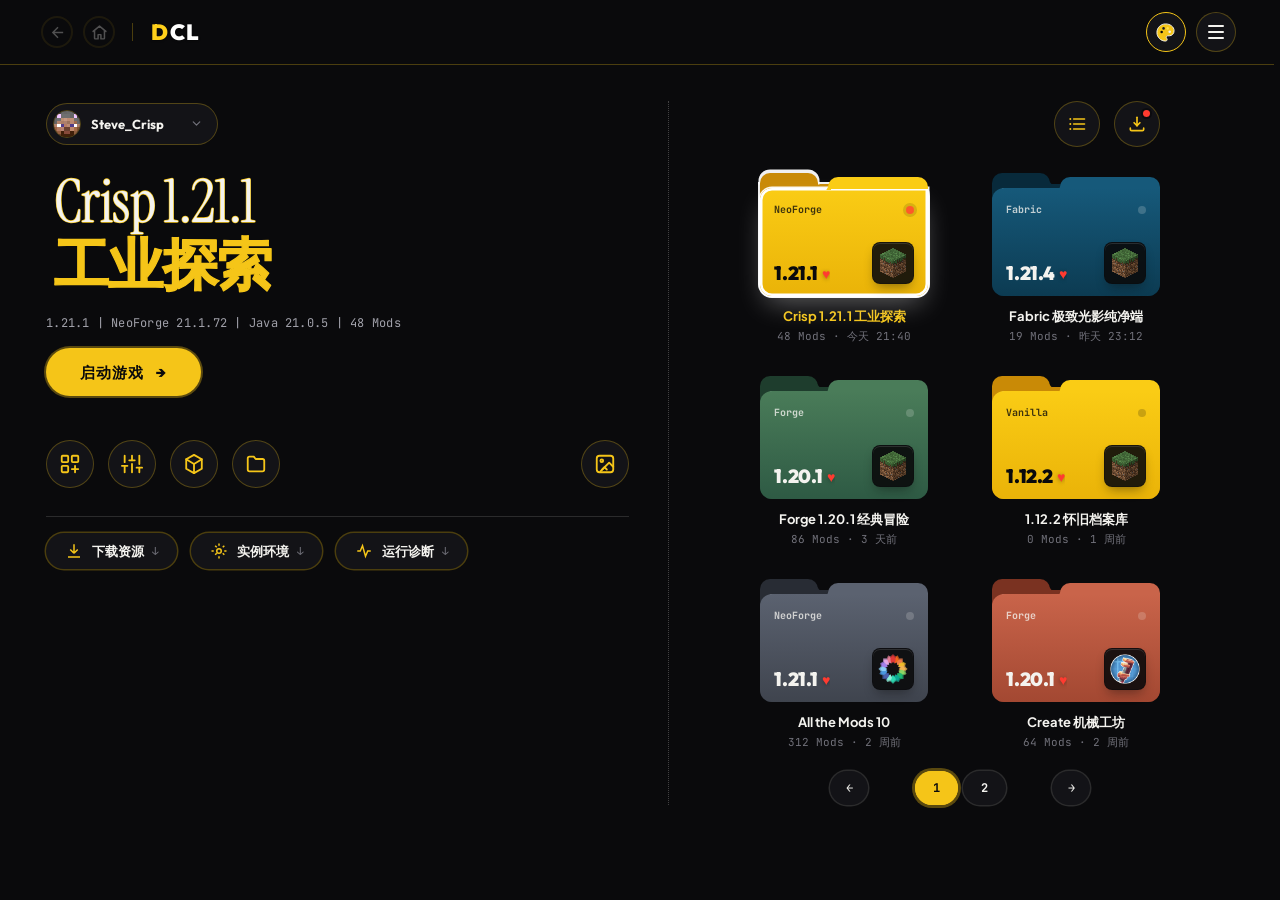
==== commit 40dc83ac: "feat: add CurseForge+MCIM routing, zh-CN index, JVM presets, custom picker, window pin, and UI fixes" ====
--- a/ui-prototype/index.html
+++ b/ui-prototype/index.html
@@ -29,6 +29,9 @@
   <div class="theme-circle-wipe" id="theme-circle-wipe" aria-hidden="true">
     <div class="theme-circle-wipe__inner"></div>
   </div>
+
+  <!-- Theme-Adaptive Tiled SVG Background Pattern Layer -->
+  <div class="bg-pattern-layer" id="bg-pattern-layer" aria-hidden="true"></div>
 
   <!-- Sticky Editorial Header (Unified Left Nav + Brand | Right Controls) -->
   <header class="topbar">
@@ -213,7 +216,23 @@
           <span class="brand-letter-d">D</span><span class="brand-letter-cl">CL</span>
         </span>
       </button>
-      <button class="portal-close" id="btn-close-drawer" type="button">CLOSE ×</button>
+      <div class="drawer-top-actions">
+        <button class="win-ctrl-btn win-ctrl-btn--drawer-close" id="btn-close-drawer" type="button" aria-label="关闭导航" title="关闭">
+          <span class="filled" aria-hidden="true"></span>
+          <svg class="win-icon" viewBox="0 0 24 24" aria-hidden="true">
+            <path class="ico-cross-a" d="M7 7l10 10" fill="none" stroke="currentColor" stroke-width="2" stroke-linecap="round"/>
+            <path class="ico-cross-b" d="M17 7L7 17" fill="none" stroke="currentColor" stroke-width="2" stroke-linecap="round"/>
+            <circle class="ico-cross-core" cx="12" cy="12" r="2.2" fill="none" stroke="currentColor" stroke-width="1.5"/>
+          </svg>
+        </button>
+        <button class="emu-btn emu-btn--drawer-pin" id="btn-toggle-pin" type="button" aria-label="窗口置顶" aria-pressed="false">
+          <span class="filled" aria-hidden="true"></span>
+          <svg viewBox="0 0 24 24" fill="none" stroke="currentColor" stroke-width="2" stroke-linecap="round" stroke-linejoin="round" aria-hidden="true">
+            <path d="M12 17v5"/>
+            <path d="M9 10.76a2 2 0 0 1-1.11 1.79l-1.78.9A2 2 0 0 0 5 15.24V16a1 1 0 0 0 1 1h12a1 1 0 0 0 1-1v-.76a2 2 0 0 0-1.11-1.79l-1.78-.9A2 2 0 0 1 15 10.76V7a1 1 0 0 1 1-1 2 2 0 0 0 0-4H8a2 2 0 0 0 0 4 1 1 0 0 1 1 1z"/>
+          </svg>
+        </button>
+      </div>
     </div>
 
     <nav class="drawer-nav-wrap" aria-label="主功能导航">
@@ -300,6 +319,50 @@
     </div>
   </dialog>
 
+  <!-- Launcher-Themed Custom Color Picker Popover -->
+  <div class="dcl-color-picker" id="dcl-color-picker" role="dialog" aria-label="自定义文件夹颜色" hidden>
+    <div class="dcl-cp-head">
+      <span class="dcl-cp-title">自定义配色</span>
+      <span class="dcl-cp-preview" id="dcl-cp-preview" aria-hidden="true"></span>
+    </div>
+    <div class="dcl-cp-sv" id="dcl-cp-sv" role="slider" aria-label="饱和度与明度" tabindex="0">
+      <div class="dcl-cp-sv-white"></div>
+      <div class="dcl-cp-sv-black"></div>
+      <div class="dcl-cp-sv-thumb" id="dcl-cp-sv-thumb"></div>
+    </div>
+    <div class="dcl-cp-hue-row">
+      <div class="dcl-cp-hue" id="dcl-cp-hue" role="slider" aria-label="色相" tabindex="0">
+        <div class="dcl-cp-hue-thumb" id="dcl-cp-hue-thumb"></div>
+      </div>
+    </div>
+    <div class="dcl-cp-fields">
+      <label class="dcl-cp-field dcl-cp-field--hex">
+        <input class="dcl-cp-input" id="dcl-cp-hex" type="text" maxlength="7" spellcheck="false" autocomplete="off" aria-label="HEX 色值" />
+        <span>HEX</span>
+      </label>
+      <label class="dcl-cp-field">
+        <input class="dcl-cp-input" id="dcl-cp-r" type="number" min="0" max="255" aria-label="红色通道" />
+        <span>R</span>
+      </label>
+      <label class="dcl-cp-field">
+        <input class="dcl-cp-input" id="dcl-cp-g" type="number" min="0" max="255" aria-label="绿色通道" />
+        <span>G</span>
+      </label>
+      <label class="dcl-cp-field">
+        <input class="dcl-cp-input" id="dcl-cp-b" type="number" min="0" max="255" aria-label="蓝色通道" />
+        <span>B</span>
+      </label>
+    </div>
+    <div class="dcl-cp-swatches" aria-label="常用色板">
+      <button class="dcl-cp-swatch" data-cp-swatch="#f5c518" style="background:#f5c518;" type="button" aria-label="电光黄"></button>
+      <button class="dcl-cp-swatch" data-cp-swatch="#e67e22" style="background:#e67e22;" type="button" aria-label="琥珀橙"></button>
+      <button class="dcl-cp-swatch" data-cp-swatch="#e74c3c" style="background:#e74c3c;" type="button" aria-label="绯红"></button>
+      <button class="dcl-cp-swatch" data-cp-swatch="#2ecc71" style="background:#2ecc71;" type="button" aria-label="翡翠绿"></button>
+      <button class="dcl-cp-swatch" data-cp-swatch="#3498db" style="background:#3498db;" type="button" aria-label="天际蓝"></button>
+      <button class="dcl-cp-swatch" data-cp-swatch="#9b59b6" style="background:#9b59b6;" type="button" aria-label="星云紫"></button>
+    </div>
+  </div>
+
   <!-- Toast Notification -->
   <div class="toast-pill" id="toast-pill" role="status" aria-live="polite"></div>
 
--- a/ui-prototype/styles/layout.css
+++ b/ui-prototype/styles/layout.css
@@ -611,22 +611,59 @@
 }
 
 .win-ctrl-btn--close:hover .win-icon,
-.win-ctrl-btn--close:focus-visible .win-icon {
+.win-ctrl-btn--close:focus-visible .win-icon,
+.win-ctrl-btn--drawer-close:hover .win-icon,
+.win-ctrl-btn--drawer-close:focus-visible .win-icon {
   transform: rotate(90deg) scale(1.2);
 }
 
 .win-ctrl-btn--close:hover .ico-cross-a,
 .win-ctrl-btn--close:hover .ico-cross-b,
 .win-ctrl-btn--close:focus-visible .ico-cross-a,
-.win-ctrl-btn--close:focus-visible .ico-cross-b {
+.win-ctrl-btn--close:focus-visible .ico-cross-b,
+.win-ctrl-btn--drawer-close:hover .ico-cross-a,
+.win-ctrl-btn--drawer-close:hover .ico-cross-b,
+.win-ctrl-btn--drawer-close:focus-visible .ico-cross-a,
+.win-ctrl-btn--drawer-close:focus-visible .ico-cross-b {
   transform: scale(1.12);
   stroke-width: 2.3;
 }
 
 .win-ctrl-btn--close:hover .ico-cross-core,
-.win-ctrl-btn--close:focus-visible .ico-cross-core {
+.win-ctrl-btn--close:focus-visible .ico-cross-core,
+.win-ctrl-btn--drawer-close:hover .ico-cross-core,
+.win-ctrl-btn--drawer-close:focus-visible .ico-cross-core {
   opacity: 0.92;
   transform: scale(1.35);
+}
+
+.drawer-top-actions {
+  display: inline-flex;
+  align-items: center;
+  gap: 12px;
+}
+
+.win-ctrl-btn--drawer-close {
+  width: 42px;
+  height: 42px;
+  animation: none;
+}
+
+.win-ctrl-btn--drawer-close svg,
+.win-ctrl-btn--drawer-close .win-icon {
+  width: 17px;
+  height: 17px;
+}
+
+.emu-btn.emu-btn--drawer-pin {
+  width: 42px;
+  height: 42px;
+  flex-shrink: 0;
+}
+
+.emu-btn.emu-btn--drawer-pin svg {
+  width: 18px;
+  height: 18px;
 }
 
 .win-ctrl-btn:hover .filled,
@@ -1263,10 +1300,20 @@
   color: var(--text-secondary);
 }
 
+.player-launch-badge.is-anonymous:hover,
+.player-launch-badge.is-anonymous[aria-expanded="true"],
+.player-launch-badge:hover .player-anon-svg,
+.player-launch-badge[aria-expanded="true"] .player-anon-svg {
+  color: var(--text-on-accent);
+}
+
 .player-anon-svg {
+  position: relative;
+  z-index: 1;
   width: 20px;
   height: 20px;
   display: block;
+  transition: color 0.25s ease;
 }
 
 .player-caret-svg {
@@ -1325,13 +1372,13 @@
   opacity: 0;
   visibility: hidden;
   pointer-events: none;
-  filter: blur(2px);
-  transform: translateY(-8px) scale(0.96);
-  transform-origin: top center;
+  filter: blur(3px);
+  transform: translateY(-10px) scale(0.94);
+  transform-origin: top left;
   transition:
-    opacity 240ms cubic-bezier(0.22, 1, 0.36, 1),
+    opacity 220ms cubic-bezier(0.22, 1, 0.36, 1),
     transform 300ms cubic-bezier(0.215, 0.61, 0.355, 1),
-    filter 220ms ease,
+    filter 200ms ease,
     visibility 0s linear 300ms;
   z-index: 60;
 }
@@ -1343,23 +1390,38 @@
   filter: blur(0);
   transform: translateY(0) scale(1);
   transition:
-    opacity 240ms cubic-bezier(0.22, 1, 0.36, 1),
-    transform 320ms cubic-bezier(0.215, 0.61, 0.355, 1),
+    opacity 220ms cubic-bezier(0.22, 1, 0.36, 1),
+    transform 340ms cubic-bezier(0.2, 1.18, 0.36, 1),
     filter 200ms ease,
     visibility 0s linear 0s;
+}
+
+.account-popover.is-open .account-row {
+  animation: accountRowPopIn 280ms cubic-bezier(0.22, 1, 0.36, 1) calc(40ms + var(--acc-idx, 0) * 35ms) backwards;
+}
+
+@keyframes accountRowPopIn {
+  0% {
+    opacity: 0;
+    transform: translateY(-5px) scale(0.98);
+  }
+  100% {
+    opacity: 1;
+    transform: translateY(0) scale(1);
+  }
 }
 
 .account-popover.is-closing {
   opacity: 0;
   visibility: hidden;
   pointer-events: none;
-  filter: blur(2px);
-  transform: translateY(-8px) scale(0.96);
+  filter: blur(3px);
+  transform: translateY(-10px) scale(0.94);
   transition:
-    opacity 220ms ease,
-    transform 260ms cubic-bezier(0.22, 1, 0.36, 1),
-    filter 210ms ease,
-    visibility 0s linear 260ms;
+    opacity 200ms ease,
+    transform 240ms cubic-bezier(0.22, 1, 0.36, 1),
+    filter 190ms ease,
+    visibility 0s linear 240ms;
 }
 
 .account-popover-head {
@@ -1859,15 +1921,127 @@
 }
 
 /* Version Quick Action Dock (PriyanshuGupta28/chilly-eagle-55 Yellow-Black Animation) */
+/* Theme-Adaptive Tiled SVG Background Pattern Layer */
+#app-root {
+  position: relative;
+  z-index: 1;
+}
+
+.bg-pattern-layer {
+  --bg-pattern-url: none;
+  --bg-pattern-size: 156px 156px;
+  position: fixed;
+  inset: -24px;
+  z-index: 0;
+  pointer-events: none;
+  opacity: 0;
+  transform: scale(1.065) translate3d(0, 14px, 0);
+  transform-origin: center center;
+  will-change: opacity, transform;
+  contain: strict;
+  background-color: var(--text-primary);
+  -webkit-mask-image: var(--bg-pattern-url, none);
+  mask-image: var(--bg-pattern-url, none);
+  -webkit-mask-repeat: repeat;
+  mask-repeat: repeat;
+  -webkit-mask-size: var(--bg-pattern-size, 156px 156px);
+  mask-size: var(--bg-pattern-size, 156px 156px);
+  transition:
+    opacity 640ms cubic-bezier(0.22, 1, 0.36, 1),
+    transform 840ms cubic-bezier(0.16, 1, 0.3, 1),
+    background-color 280ms ease;
+}
+
+.bg-pattern-layer.is-active {
+  opacity: 0.072;
+  transform: scale(1) translate3d(0, 0, 0);
+}
+
 .emu-dock-row {
   margin-top: 44px;
   display: flex;
-  flex-wrap: wrap;
-  align-items: center;
-  gap: 16px;
+  flex-wrap: nowrap;
+  align-items: center;
+  gap: 12px;
+  width: 100%;
+  min-width: 0;
+}
+
+/* Theme-Style Circular Background Switcher Button */
+.bg-pattern-btn {
+  position: relative;
+  width: 48px;
+  height: 48px;
+  border-radius: 50%;
+  background: var(--bg-elevated);
+  border: 1.5px solid var(--line-solid);
+  color: var(--accent-primary);
+  cursor: pointer;
+  display: inline-flex;
+  align-items: center;
+  justify-content: center;
+  padding: 0;
+  flex-shrink: 0;
+  transition:
+    transform 260ms cubic-bezier(0.22, 1.35, 0.36, 1),
+    border-color 260ms var(--ease-breath),
+    background-color 260ms var(--ease-breath),
+    box-shadow 260ms var(--ease-breath);
+}
+
+.bg-pattern-btn.is-pattern-on {
+  border-color: var(--accent-primary);
+}
+
+.bg-pattern-ring {
+  position: absolute;
+  inset: -4px;
+  border-radius: 50%;
+  border: 1.5px solid var(--accent-primary);
+  opacity: 0;
+  transform: scale(0.86);
+  pointer-events: none;
+  transition: opacity 240ms ease, transform 320ms cubic-bezier(0.22, 1.35, 0.36, 1);
+}
+
+.bg-pattern-btn:hover {
+  transform: translateY(-2px) scale(1.06);
+  border-color: var(--accent-primary);
+  box-shadow: 0 0 0 4px var(--accent-glow);
+}
+
+.bg-pattern-btn:hover .bg-pattern-ring {
+  opacity: 1;
+  transform: scale(1);
+}
+
+.bg-pattern-btn:active {
+  transform: scale(0.92);
+}
+
+.bg-pattern-svg {
+  position: relative;
+  z-index: 1;
+  width: 22px;
+  height: 22px;
+  display: block;
+}
+
+.bg-pattern-btn.is-spinning .bg-pattern-svg {
+  animation: paletteOrbSpin 480ms cubic-bezier(0.22, 1.24, 0.36, 1);
+}
+
+.emu-btn--bg-pattern {
+  flex-shrink: 0;
+  margin-left: auto;
+}
+
+[data-theme="editorial-cream"] .bg-pattern-btn {
+  background-color: var(--bg-surface);
 }
 
 .emu-action-dock {
+  flex-shrink: 0;
   list-style: none;
   display: inline-flex;
   align-items: center;
@@ -1942,6 +2116,11 @@
 }
 
 .emu-dock-caption {
+  flex: 1 1 0;
+  min-width: 0;
+  overflow: hidden;
+  white-space: nowrap;
+  text-overflow: ellipsis;
   font-family: var(--font-mono);
   font-size: 12px;
   color: var(--text-muted);
@@ -2159,6 +2338,10 @@
   flex-shrink: 0;
 }
 
+.cobra-custom-btn.has-custom-color {
+  border-color: var(--accent-primary);
+}
+
 .color-custom-input {
   position: absolute;
   inset: 0;
@@ -2637,6 +2820,10 @@
 }
 
 .hub-card-stage.is-revealed[data-dimmed="true"] {
+  opacity: 0.42;
+}
+
+.masonry-row:has(.card-3d--hub.is-selected) .hub-card-stage.is-revealed:not(:has(.card-3d--hub.is-selected)):not(:hover) {
   opacity: 0.42;
 }
 
@@ -3193,6 +3380,16 @@
   z-index: 42;
 }
 
+.cat-starfish-wrap {
+  z-index: 43;
+}
+
+.mcver-starfish-wrap:hover,
+.mcver-starfish-wrap.is-open,
+.mcver-starfish-wrap:focus-within {
+  z-index: 48;
+}
+
 .mcver-starfish-trigger {
   inline-size: 204px;
 }
@@ -3209,6 +3406,113 @@
 .mcver-tray {
   align-items: stretch;
   overflow: visible;
+}
+
+.mcver-tray--dual {
+  width: 396px;
+  max-width: calc(100vw - 48px);
+  padding: 10px 10px 10px;
+}
+
+.mcver-dual-grid {
+  display: grid;
+  grid-template-columns: minmax(0, 1.12fr) minmax(0, 0.88fr);
+  gap: 10px;
+  align-items: start;
+}
+
+.mcver-dual-col {
+  display: flex;
+  flex-direction: column;
+  min-width: 0;
+  gap: 6px;
+}
+
+.mcver-dual-col--hot {
+  padding-left: 10px;
+  border-left: 1px dotted var(--line-dotted);
+}
+
+.mcver-col-head {
+  font-family: var(--font-mono);
+  font-size: 11px;
+  font-weight: 700;
+  color: var(--accent-primary);
+  padding: 2px 6px 5px;
+  border-bottom: 1px dotted var(--line-dotted);
+  letter-spacing: 0.02em;
+}
+
+.warm-search-box--compact {
+  flex: 0 0 auto;
+  min-width: 0;
+  max-width: none;
+  margin-top: 14px;
+  margin-bottom: 2px;
+  padding: 0 4px;
+}
+
+.warm-search-box--compact .warm-search-input {
+  padding: 6px 0 5px;
+  font-size: 13px;
+  border-bottom-width: 1.5px;
+}
+
+.warm-search-box--compact .warm-search-label {
+  top: 6px;
+  left: 4px;
+}
+
+.warm-search-box--compact .warm-search-label span {
+  font-size: 11.5px;
+}
+
+.warm-search-box--compact .warm-search-input:focus + .warm-search-label span,
+.warm-search-box--compact .warm-search-input:valid + .warm-search-label span,
+.warm-search-box--compact .warm-search-input.has-value + .warm-search-label span {
+  transform: translateY(-16px) scale(0.88);
+}
+
+.cat-tray {
+  min-width: 214px;
+}
+
+.cat-tray--dual {
+  width: 396px;
+}
+
+.cat-tray-group-head {
+  font-family: var(--font-mono);
+  font-size: 10.5px;
+  font-weight: 700;
+  color: var(--text-muted);
+  padding: 6px 14px 2px;
+  letter-spacing: 0.04em;
+  user-select: none;
+}
+
+.cat-tray .mcver-tray-list .mirror-tray-item {
+  padding-left: 14px;
+  padding-right: 14px;
+  justify-content: flex-start;
+  text-align: left;
+}
+
+@media (max-width: 560px) {
+  .mcver-tray--dual {
+    width: 260px;
+  }
+
+  .mcver-dual-grid {
+    grid-template-columns: 1fr;
+  }
+
+  .mcver-dual-col--hot {
+    padding-left: 0;
+    padding-top: 8px;
+    border-left: none;
+    border-top: 1px dotted var(--line-dotted);
+  }
 }
 
 .mcver-tray .mirror-tray-bridge {
@@ -3281,38 +3585,53 @@
   transform: translateY(0) scale(1);
 }
 
-/* Filter Popover Damped Height-Slot Wrapper (Margin-Free ScrollHeight Sync — Zero Hitch) */
+/* Filter Popover Smooth CSS Grid Accordion (Zero Reflow Hitch) */
 .filter-popover-slot {
   position: relative;
   z-index: 24;
-  transition: height 280ms cubic-bezier(0.22, 1, 0.36, 1);
-  will-change: height;
+  display: grid;
+  grid-template-rows: 0fr;
+  opacity: 0;
+  transition:
+    grid-template-rows 220ms cubic-bezier(0.22, 1, 0.36, 1),
+    opacity 170ms ease;
+}
+
+.filter-popover-slot.is-open {
+  grid-template-rows: 1fr;
+  opacity: 1;
 }
 
 .filter-popover-wrap {
+  min-height: 0;
+  overflow: hidden;
   padding-bottom: 12px;
+}
+
+.filter-popover-slot.is-settled,
+.filter-popover-slot.is-settled > .filter-popover-wrap {
+  overflow: visible;
 }
 
 .filter-popover-row {
   position: relative;
   z-index: 24;
   contain: layout style;
-  display: flex;
-  flex-wrap: wrap;
-  gap: 10px 18px;
-  align-items: center;
-  padding: 10px 14px;
+  display: grid;
+  grid-template-columns: max-content minmax(0, 1fr);
+  row-gap: 10px;
+  column-gap: 14px;
+  align-items: center;
+  padding: 12px 16px;
   margin-bottom: 0;
   border: 1px solid var(--line-solid-subtle);
   border-radius: 10px;
   background: var(--bg-elevated);
-  transform-origin: top left;
-  animation: filterReveal 280ms cubic-bezier(0.22, 1, 0.36, 1) forwards;
-}
-
-.filter-popover-row.is-closing {
-  pointer-events: none;
-  animation: filterHide 260ms cubic-bezier(0.22, 1, 0.36, 1) forwards;
+}
+
+.data-table-list .data-row {
+  content-visibility: auto;
+  contain-intrinsic-size: auto 74px;
 }
 
 .data-row.is-row-removing {
@@ -3357,17 +3676,78 @@
 }
 
 .filter-group {
-  display: flex;
-  flex-wrap: wrap;
-  align-items: center;
-  gap: 6px;
+  display: contents;
+}
+
+.filter-group[hidden] {
+  display: none;
 }
 
 .filter-group-label {
   font-family: var(--font-mono);
   font-size: 11px;
   color: var(--text-muted);
-  margin-right: 4px;
+  white-space: nowrap;
+  text-align: left;
+  justify-self: start;
+}
+
+.filter-group-options {
+  display: grid;
+  grid-auto-flow: column;
+  grid-auto-columns: 1fr;
+  width: fit-content;
+  max-width: 100%;
+  gap: 8px;
+  align-items: center;
+  justify-self: start;
+}
+
+.filter-group-options .chip-btn.page-pill {
+  width: 100%;
+  justify-content: center;
+  text-align: center;
+  white-space: nowrap;
+}
+
+.filter-group-options--single {
+  display: flex;
+  width: auto;
+}
+
+.filter-group-options--dual-triggers {
+  display: flex;
+  flex-wrap: wrap;
+  align-items: center;
+  gap: 10px 18px;
+  width: auto;
+}
+
+.filter-inline-pair {
+  display: inline-flex;
+  align-items: center;
+  gap: 12px;
+}
+
+@media (max-width: 600px) {
+  .filter-popover-row {
+    grid-template-columns: 1fr;
+    row-gap: 6px;
+  }
+
+  .filter-group-label {
+    margin-top: 4px;
+  }
+
+  .filter-group-options {
+    grid-auto-flow: row;
+    grid-template-columns: repeat(auto-fit, minmax(92px, 1fr));
+    width: 100%;
+  }
+
+  .filter-group-options--single {
+    width: auto;
+  }
 }
 
 /* Pagination Bar (Top & Bottom — Single Fixed-Height Row, Zero Jump) */
@@ -3375,7 +3755,8 @@
   display: flex;
   justify-content: space-between;
   align-items: center;
-  flex-wrap: nowrap;
+  flex-wrap: wrap;
+  row-gap: 8px;
   min-height: 44px;
   gap: 10px;
   padding: 5px 0;
@@ -3409,16 +3790,79 @@
   flex-wrap: nowrap;
 }
 
+.pagination-controls--mod {
+  width: min(232px, 100%);
+  grid-template-columns: 32px minmax(0, 1fr) 32px;
+  gap: 4px;
+  max-width: 100%;
+}
+
 .pagination-controls--mod .pagination-pages {
-  width: 174px;
+  width: 100%;
+  min-width: 0;
+  max-width: 100%;
+  gap: 4px;
+  justify-content: center;
+}
+
+.pagination-controls--mod .page-pill {
+  min-width: 32px;
+  height: 32px;
+  padding: 0 8px;
+  font-size: 11.5px;
+}
+
+.pagination-controls--mod .page-pill--nav {
+  width: 32px;
+  min-width: 32px;
+  height: 32px;
+}
+
+.quick-panel .pagination-bar {
+  flex-wrap: wrap;
+  row-gap: 6px;
+  column-gap: 8px;
+  min-height: 36px;
+  max-width: 100%;
+}
+
+.quick-panel .pagination-info {
+  flex: 1 1 auto;
+  min-width: 0;
+  overflow: hidden;
+  text-overflow: ellipsis;
+  font-size: 11px;
+}
+
+.pagination-controls--catalog {
+  width: min(428px, 100%);
+  grid-template-columns: 38px minmax(0, 1fr) 38px;
+  max-width: 100%;
 }
 
 .pagination-controls--catalog .pagination-pages {
-  width: clamp(236px, 32vw, 328px);
+  width: 100%;
+  min-width: 0;
+  max-width: 100%;
+  flex-wrap: nowrap;
+  justify-content: center;
+}
+
+.pagination-controls--catalog .page-pill:not(.page-pill--nav) {
+  min-width: 36px;
+  padding: 0 11px;
+  white-space: nowrap;
+}
+
+.pagination-controls--fav {
+  width: min(260px, 100%);
+  grid-template-columns: 38px minmax(0, 1fr) 38px;
 }
 
 .pagination-controls--fav .pagination-pages {
-  min-width: 122px;
+  width: 100%;
+  min-width: 0;
+  justify-content: center;
 }
 
 .page-pill--nav {
@@ -6694,6 +7138,188 @@
   }
 }
 
+/* Launcher-Themed Custom Color Picker Popover */
+.dcl-color-picker {
+  position: fixed;
+  z-index: 260;
+  width: 264px;
+  max-width: calc(100vw - 24px);
+  padding: 12px;
+  border-radius: 18px;
+  border: 1px solid var(--line-solid);
+  background: var(--bg-surface);
+  color: var(--text-primary);
+  box-shadow: 0 18px 42px -12px rgba(0, 0, 0, 0.45);
+  display: flex;
+  flex-direction: column;
+  gap: 10px;
+  opacity: 0;
+  transform: translateY(-6px) scale(0.96);
+  transform-origin: top left;
+  transition: opacity 180ms ease, transform 240ms cubic-bezier(0.2, 1.15, 0.36, 1);
+}
+
+.dcl-color-picker[hidden] {
+  display: none;
+}
+
+.dcl-color-picker.is-open {
+  opacity: 1;
+  transform: translateY(0) scale(1);
+}
+
+.dcl-cp-head {
+  display: flex;
+  align-items: center;
+  justify-content: space-between;
+  padding-bottom: 6px;
+  border-bottom: 1px dotted var(--line-dotted);
+}
+
+.dcl-cp-title {
+  font-family: var(--font-mono);
+  font-size: 11.5px;
+  font-weight: 700;
+  color: var(--accent-primary);
+}
+
+.dcl-cp-preview {
+  width: 28px;
+  height: 16px;
+  border-radius: 999px;
+  border: 1px solid var(--line-solid);
+  background: #e67e22;
+}
+
+.dcl-cp-sv {
+  position: relative;
+  width: 100%;
+  height: 136px;
+  border-radius: 12px;
+  overflow: hidden;
+  border: 1px solid var(--line-solid-subtle);
+  cursor: crosshair;
+  touch-action: none;
+  background-color: hsl(28, 100%, 50%);
+}
+
+.dcl-cp-sv-white {
+  position: absolute;
+  inset: 0;
+  background: linear-gradient(to right, #fff, rgba(255, 255, 255, 0));
+}
+
+.dcl-cp-sv-black {
+  position: absolute;
+  inset: 0;
+  background: linear-gradient(to top, #000, rgba(0, 0, 0, 0));
+}
+
+.dcl-cp-sv-thumb {
+  position: absolute;
+  width: 14px;
+  height: 14px;
+  border-radius: 50%;
+  border: 2px solid #fff;
+  box-shadow: 0 0 0 1.5px rgba(0, 0, 0, 0.55), 0 2px 6px rgba(0, 0, 0, 0.35);
+  transform: translate(-50%, -50%);
+  pointer-events: none;
+}
+
+.dcl-cp-hue-row {
+  display: flex;
+  align-items: center;
+}
+
+.dcl-cp-hue {
+  position: relative;
+  width: 100%;
+  height: 14px;
+  border-radius: 999px;
+  background: linear-gradient(to right, #ff0000 0%, #ffff00 17%, #00ff00 33%, #00ffff 50%, #0000ff 67%, #ff00ff 83%, #ff0000 100%);
+  border: 1px solid var(--line-solid-subtle);
+  cursor: ew-resize;
+  touch-action: none;
+}
+
+.dcl-cp-hue-thumb {
+  position: absolute;
+  top: 50%;
+  width: 16px;
+  height: 16px;
+  border-radius: 50%;
+  border: 2px solid #fff;
+  background: var(--accent-primary);
+  box-shadow: 0 0 0 1.5px rgba(0, 0, 0, 0.45), 0 2px 5px rgba(0, 0, 0, 0.3);
+  transform: translate(-50%, -50%);
+  pointer-events: none;
+}
+
+.dcl-cp-fields {
+  display: grid;
+  grid-template-columns: 1.7fr 1fr 1fr 1fr;
+  gap: 6px;
+}
+
+.dcl-cp-field {
+  display: flex;
+  flex-direction: column;
+  align-items: center;
+  gap: 3px;
+}
+
+.dcl-cp-field span {
+  font-family: var(--font-mono);
+  font-size: 10px;
+  color: var(--text-muted);
+}
+
+.dcl-cp-input {
+  width: 100%;
+  height: 28px;
+  padding: 0 4px;
+  text-align: center;
+  border-radius: 8px;
+  border: 1px solid var(--line-solid-subtle);
+  background: var(--bg-primary);
+  color: var(--text-primary);
+  font-family: var(--font-mono);
+  font-size: 11px;
+  outline: none;
+  transition: border-color 160ms ease, box-shadow 160ms ease;
+}
+
+.dcl-cp-input:focus {
+  border-color: var(--accent-primary);
+  box-shadow: 0 0 0 2px var(--accent-soft);
+}
+
+.dcl-cp-input::-webkit-inner-spin-button,
+.dcl-cp-input::-webkit-outer-spin-button {
+  -webkit-appearance: none;
+  margin: 0;
+}
+
+.dcl-cp-swatches {
+  display: grid;
+  grid-template-columns: repeat(6, 1fr);
+  gap: 6px;
+  padding-top: 2px;
+}
+
+.dcl-cp-swatch {
+  height: 20px;
+  border-radius: 999px;
+  border: 1.5px solid var(--line-solid-subtle);
+  cursor: pointer;
+  transition: transform 150ms ease, border-color 150ms ease;
+}
+
+.dcl-cp-swatch:hover {
+  transform: scale(1.1);
+  border-color: var(--text-primary);
+}
+
 @media (prefers-reduced-motion: reduce) {
   .reveal-block,
   .splash-curtain,
@@ -6715,6 +7341,8 @@
   .version-java-warning,
   .launcher-dialog[open],
   .launcher-dialog.is-closing,
+  .account-popover,
+  .account-popover.is-open .account-row,
   .vdetail-dep-card {
     transition: none;
     animation: none;
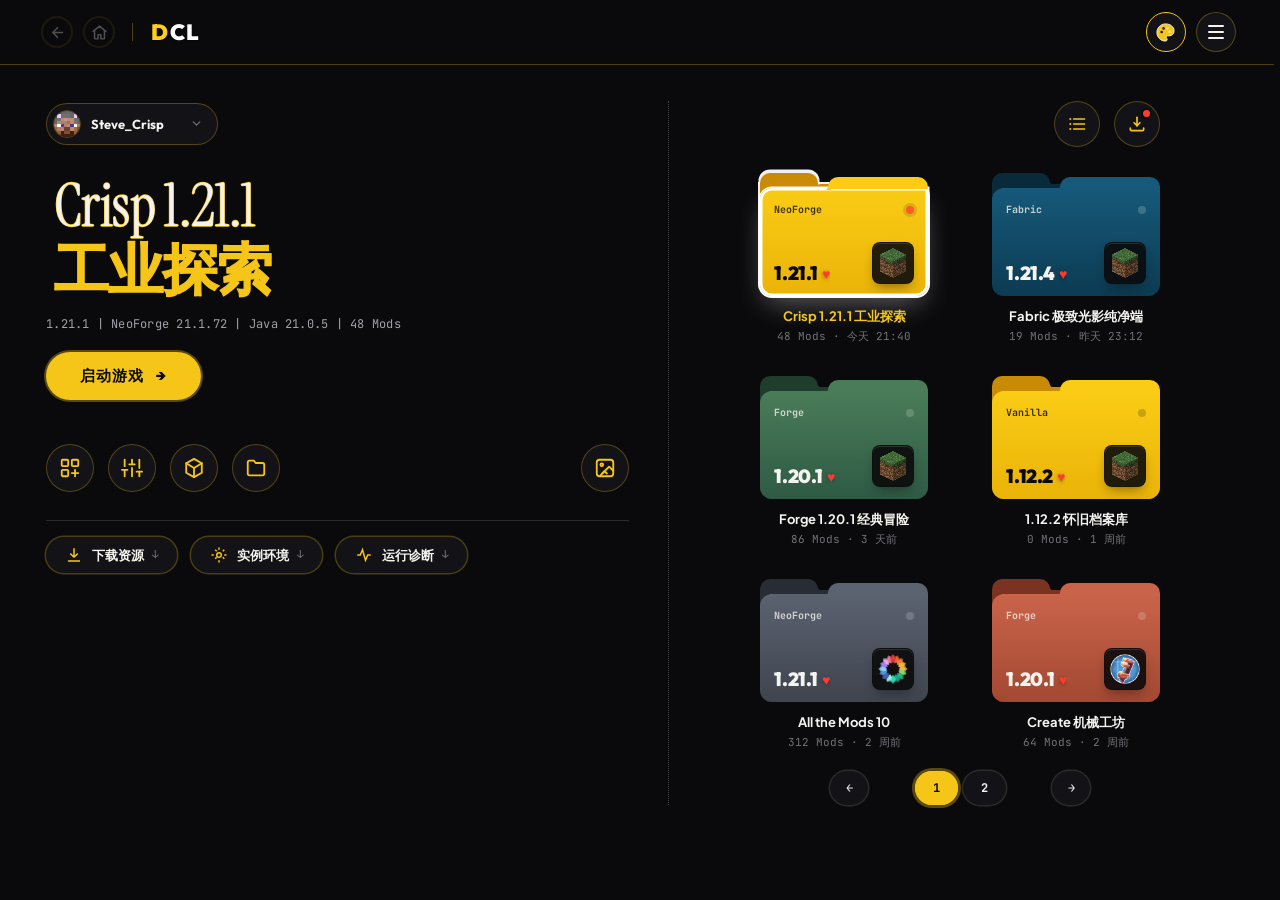
==== commit 277e953b: "feat: multi-loader & OptiFine installs, download reliability, Java fix, pack icons, and update repor" ====
--- a/ui-prototype/index.html
+++ b/ui-prototype/index.html
@@ -319,6 +319,26 @@
     </div>
   </dialog>
 
+  <dialog class="crash-modal-card launcher-dialog" id="cf-manual-dialog" aria-labelledby="cf-manual-title">
+    <div class="crash-modal-head">
+      <h2 class="crash-modal-title" id="cf-manual-title">需从官方页下载依赖</h2>
+      <form method="dialog">
+        <button class="cc-btn cc-btn--topbar" type="submit" aria-label="关闭" title="关闭">
+          <span class="cc-box"><span class="cc-elem"><svg viewBox="0 0 24 24" aria-hidden="true" fill="currentColor"><path d="M20 11H7.83l5.59-5.59L12 4l-8 8 8 8 1.41-1.41L7.83 13H20v-2z"/></svg></span><span class="cc-elem"><svg viewBox="0 0 24 24" aria-hidden="true" fill="currentColor"><path d="M20 11H7.83l5.59-5.59L12 4l-8 8 8 8 1.41-1.41L7.83 13H20v-2z"/></svg></span></span>
+        </button>
+      </form>
+    </div>
+    <div class="crash-modal-body">
+      <p id="cf-manual-summary" role="status" aria-live="polite"></p>
+      <div class="cf-manual-list" id="cf-manual-list"></div>
+    </div>
+    <div class="crash-modal-foot">
+      <button class="chip-btn" id="cf-manual-open-dir" type="button">打开「下载」文件夹</button>
+      <button class="chip-btn" id="cf-manual-open-all" type="button">依次打开下载页</button>
+      <button class="chip-btn is-active" id="cf-manual-retry" type="button">已下载，重试安装</button>
+    </div>
+  </dialog>
+
   <!-- Launcher-Themed Custom Color Picker Popover -->
   <div class="dcl-color-picker" id="dcl-color-picker" role="dialog" aria-label="自定义文件夹颜色" hidden>
     <div class="dcl-cp-head">
--- a/ui-prototype/styles/layout.css
+++ b/ui-prototype/styles/layout.css
@@ -1681,6 +1681,7 @@
   display: block;
   width: 100%;
   max-width: 100%;
+  aspect-ratio: 596 / 148;
   height: auto;
   overflow: visible;
 }
@@ -1736,8 +1737,9 @@
 
 .version-art-meta-row {
   margin-top: 8px;
-  display: flex;
-  flex-wrap: wrap;
+  min-height: 22px;
+  display: flex;
+  flex-wrap: nowrap;
   align-items: center;
   gap: 8px 12px;
 }
@@ -1747,6 +1749,10 @@
   font-size: 12px;
   color: var(--text-secondary);
   letter-spacing: 0.02em;
+  min-width: 0;
+  overflow: hidden;
+  text-overflow: ellipsis;
+  white-space: nowrap;
 }
 
 .version-java-warning {
@@ -2260,6 +2266,87 @@
   font-size: 11px;
   color: var(--text-secondary);
   margin-bottom: 8px;
+}
+
+.overview-name-row {
+  display: flex;
+  align-items: center;
+  gap: 8px;
+  margin-bottom: 14px;
+}
+
+.overview-name-input {
+  flex: 1;
+  min-width: 0;
+  height: 36px;
+  padding: 0 12px;
+  border-radius: 10px;
+  border: 1px solid var(--line-solid-subtle);
+  background: var(--bg-elevated);
+  color: var(--text-primary);
+  font-family: var(--font-display);
+  font-size: 13px;
+  font-weight: 600;
+  letter-spacing: 0.01em;
+  transition: border-color 200ms ease, box-shadow 200ms ease, background 200ms ease;
+}
+
+.overview-name-input::placeholder {
+  color: var(--text-muted);
+  font-weight: 500;
+}
+
+.overview-name-input:hover {
+  border-color: var(--line-solid);
+}
+
+.overview-name-input:focus {
+  outline: none;
+  border-color: var(--accent-primary);
+  box-shadow: 0 0 0 2px color-mix(in srgb, var(--accent-primary) 22%, transparent);
+}
+
+.overview-name-save {
+  width: 36px;
+  height: 36px;
+  flex-shrink: 0;
+  border-radius: 10px;
+  border: 1px solid var(--line-solid-subtle);
+  background: var(--bg-elevated);
+  color: var(--text-secondary);
+  display: inline-flex;
+  align-items: center;
+  justify-content: center;
+  cursor: pointer;
+  transition:
+    background 200ms ease,
+    border-color 200ms ease,
+    color 200ms ease,
+    transform 180ms cubic-bezier(0.22, 1, 0.36, 1);
+}
+
+.overview-name-save svg {
+  width: 15px;
+  height: 15px;
+  display: block;
+}
+
+.overview-name-save:hover,
+.overview-name-save:focus-visible {
+  background: var(--accent-primary);
+  border-color: var(--accent-primary);
+  color: var(--text-on-accent);
+  transform: translateY(-1px);
+  outline: none;
+}
+
+.overview-name-save:active {
+  transform: scale(0.95);
+}
+
+.icon-choice-btn.is-pack-icon img {
+  border-radius: 6px;
+  object-fit: cover;
 }
 
 .icon-picker-grid {
@@ -7320,6 +7407,84 @@
   border-color: var(--text-primary);
 }
 
+/* CurseForge Manual Dependency Guidance Dialog */
+#cf-manual-dialog {
+  width: min(580px, 100%);
+}
+
+#cf-manual-dialog .crash-modal-foot {
+  display: grid;
+  grid-template-columns: repeat(3, minmax(0, 1fr));
+  gap: 10px;
+  align-items: stretch;
+}
+
+#cf-manual-dialog .crash-modal-foot .chip-btn {
+  width: 100%;
+  min-height: 36px;
+  padding: 0 12px;
+  display: inline-flex;
+  align-items: center;
+  justify-content: center;
+  text-align: center;
+  white-space: nowrap;
+}
+
+.cf-manual-list {
+  display: grid;
+  gap: 8px;
+  max-height: 260px;
+  overflow-y: auto;
+  padding-right: 4px;
+}
+
+.cf-manual-item {
+  display: flex;
+  align-items: center;
+  justify-content: space-between;
+  gap: 10px;
+  padding: 9px 11px;
+  border-radius: 10px;
+  background: var(--bg-elevated);
+  border: 1px solid var(--line-solid-subtle);
+}
+
+.cf-manual-item .chip-btn {
+  min-width: 108px;
+  height: 32px;
+  padding: 0 12px;
+  display: inline-flex;
+  align-items: center;
+  justify-content: center;
+  text-align: center;
+  flex-shrink: 0;
+  white-space: nowrap;
+}
+
+.cf-manual-item-meta {
+  min-width: 0;
+  display: grid;
+  gap: 2px;
+}
+
+.cf-manual-item-title {
+  font-size: 13px;
+  font-weight: 700;
+  color: var(--text-primary);
+  overflow: hidden;
+  text-overflow: ellipsis;
+  white-space: nowrap;
+}
+
+.cf-manual-item-file {
+  font-family: var(--font-mono);
+  font-size: 11px;
+  color: var(--text-muted);
+  overflow: hidden;
+  text-overflow: ellipsis;
+  white-space: nowrap;
+}
+
 @media (prefers-reduced-motion: reduce) {
   .reveal-block,
   .splash-curtain,
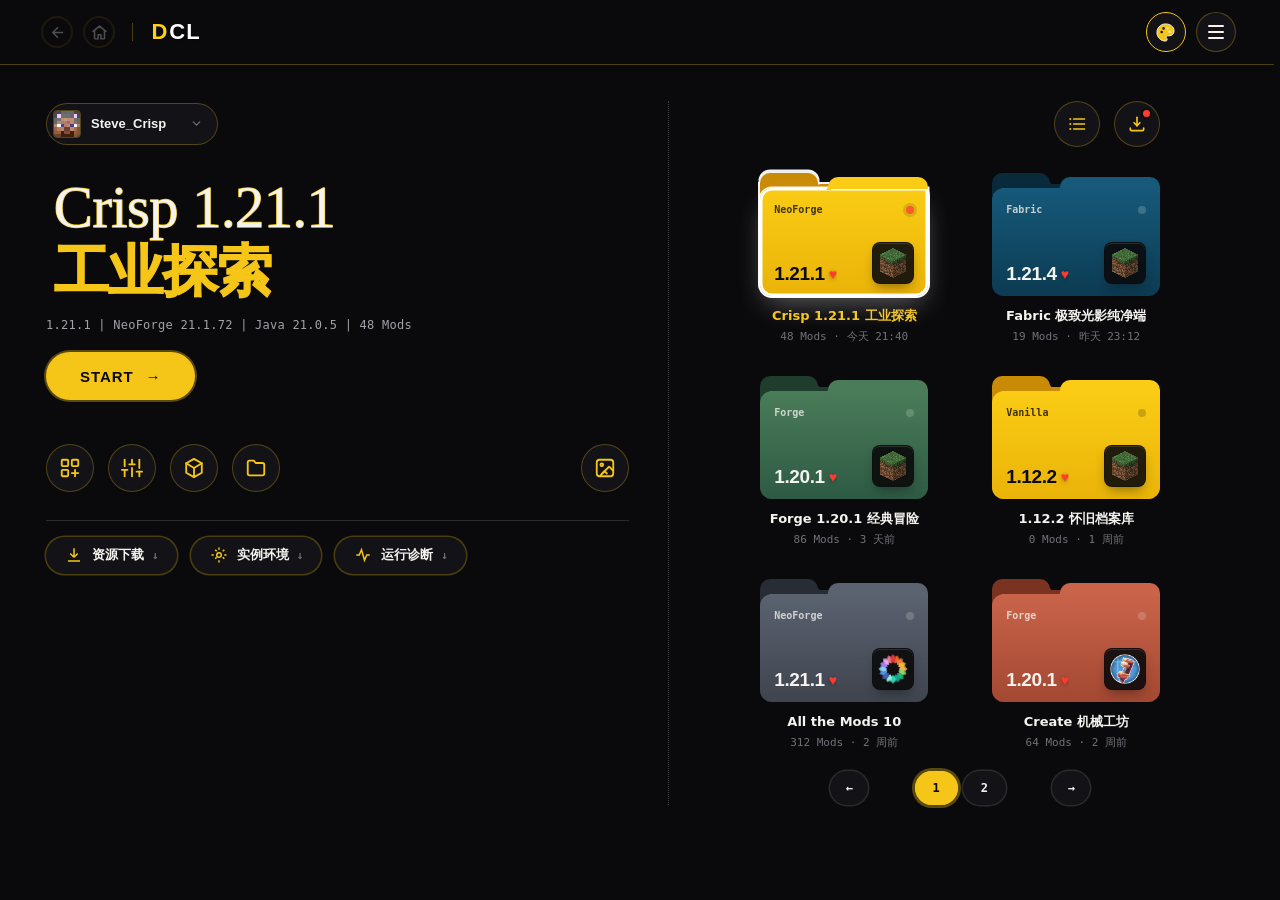
==== commit 873dd14a: "feat: pure home mode, offline skin import, fast startup, JVM presets, UI fixes, and update report (2" ====
--- a/ui-prototype/index.html
+++ b/ui-prototype/index.html
@@ -5,11 +5,6 @@
   <meta name="viewport" content="width=device-width, initial-scale=1.0">
   <title>DCL — Minecraft 启动器前端交互原型</title>
   <link rel="icon" type="image/png" href="assets/app-icon.png">
-
-  <!-- Progressive Typography Enhancement (System Fallbacks Ready Offline) -->
-  <link rel="preconnect" href="https://fonts.googleapis.com">
-  <link rel="preconnect" href="https://fonts.gstatic.com" crossorigin>
-  <link href="https://fonts.googleapis.com/css2?family=Instrument+Serif:ital@0;1&family=JetBrains+Mono:wght@500;700&family=Outfit:wght@500;600;700;800&family=Plus+Jakarta+Sans:wght@400;600;700&family=Space+Grotesk:wght@500;700&display=swap" rel="stylesheet">
 
   <link rel="stylesheet" href="styles/tokens.css">
   <link rel="stylesheet" href="styles/layout.css">
@@ -73,7 +68,7 @@
 
         <span class="topbar-sep" aria-hidden="true"></span>
 
-        <button class="brand-btn" data-route="home" type="button" aria-label="返回主页">
+        <button class="brand-btn" data-dcl-easter-egg type="button" aria-label="DummyCrisp Minecraft Launcher">
           <span class="brand-wordmark">
             <span class="brand-letter-d">D</span><span class="brand-letter-cl">CL</span>
           </span>
@@ -192,7 +187,7 @@
     <div class="portal-header">
       <div>
         <div class="portal-eyebrow" id="portal-eyebrow">RESOURCE PORTAL</div>
-        <h2 class="portal-title" id="portal-title">下载资源 <strong>DOWNLOAD</strong></h2>
+        <h2 class="portal-title" id="portal-title">资源下载 <strong>DOWNLOAD</strong></h2>
       </div>
       <button class="portal-close" id="portal-close" type="button">
         <span>关闭面板</span>
@@ -211,12 +206,19 @@
   <!-- Fullscreen Numbered Drawer Overlay (01 - 06) -->
   <div class="drawer-overlay" id="drawer-overlay" aria-hidden="true" role="dialog" aria-modal="true" aria-label="全局功能索引">
     <div class="drawer-top">
-      <button class="brand-btn" data-route="home" type="button" aria-label="返回主页">
+      <button class="brand-btn" data-dcl-easter-egg type="button" aria-label="DummyCrisp Minecraft Launcher">
         <span class="brand-wordmark">
           <span class="brand-letter-d">D</span><span class="brand-letter-cl">CL</span>
         </span>
       </button>
       <div class="drawer-top-actions">
+        <button class="emu-btn emu-btn--drawer-pin" id="btn-toggle-pin" type="button" aria-label="窗口置顶" aria-pressed="false">
+          <span class="filled" aria-hidden="true"></span>
+          <svg viewBox="0 0 24 24" fill="none" stroke="currentColor" stroke-width="2" stroke-linecap="round" stroke-linejoin="round" aria-hidden="true">
+            <path d="M12 17v5"/>
+            <path d="M9 10.76a2 2 0 0 1-1.11 1.79l-1.78.9A2 2 0 0 0 5 15.24V16a1 1 0 0 0 1 1h12a1 1 0 0 0 1-1v-.76a2 2 0 0 0-1.11-1.79l-1.78-.9A2 2 0 0 1 15 10.76V7a1 1 0 0 1 1-1 2 2 0 0 0 0-4H8a2 2 0 0 0 0 4 1 1 0 0 1 1 1z"/>
+          </svg>
+        </button>
         <button class="win-ctrl-btn win-ctrl-btn--drawer-close" id="btn-close-drawer" type="button" aria-label="关闭导航" title="关闭">
           <span class="filled" aria-hidden="true"></span>
           <svg class="win-icon" viewBox="0 0 24 24" aria-hidden="true">
@@ -225,13 +227,6 @@
             <circle class="ico-cross-core" cx="12" cy="12" r="2.2" fill="none" stroke="currentColor" stroke-width="1.5"/>
           </svg>
         </button>
-        <button class="emu-btn emu-btn--drawer-pin" id="btn-toggle-pin" type="button" aria-label="窗口置顶" aria-pressed="false">
-          <span class="filled" aria-hidden="true"></span>
-          <svg viewBox="0 0 24 24" fill="none" stroke="currentColor" stroke-width="2" stroke-linecap="round" stroke-linejoin="round" aria-hidden="true">
-            <path d="M12 17v5"/>
-            <path d="M9 10.76a2 2 0 0 1-1.11 1.79l-1.78.9A2 2 0 0 0 5 15.24V16a1 1 0 0 0 1 1h12a1 1 0 0 0 1-1v-.76a2 2 0 0 0-1.11-1.79l-1.78-.9A2 2 0 0 1 15 10.76V7a1 1 0 0 1 1-1 2 2 0 0 0 0-4H8a2 2 0 0 0 0 4 1 1 0 0 1 1 1z"/>
-          </svg>
-        </button>
       </div>
     </div>
 
@@ -246,7 +241,7 @@
         <li>
           <button class="drawer-link" data-portal="download" type="button">
             <span class="idx">02.</span>
-            <span class="label">下载资源</span>
+            <span class="label">资源下载</span>
           </button>
         </li>
         <li>
@@ -265,9 +260,15 @@
     </nav>
 
     <div class="portal-hint">
-      <span>DumbCrisp Launcher</span>
+      <span>DummyCrisp Minecraft Launcher</span>
       <span>Snapshot1</span>
     </div>
+  </div>
+
+  <!-- DCL Logo Easter-Egg Star Popover (spotty-zebra-83 Shake Tooltip) -->
+  <div class="dcl-star-popover" id="dcl-star-popover" role="dialog" aria-label="支持 DummyCrisp Minecraft Launcher" aria-hidden="true">
+    <img class="dcl-star-icon" src="assets/app-icon.png" alt="DummyCrisp 图标" />
+    <span class="dcl-star-text">心情好不如就点个<button class="dcl-star-link" id="btn-dcl-github-star" type="button">star</button>吧！ヾ(≧▽≦*)o</span>
   </div>
 
   <dialog class="crash-modal-card launcher-dialog" id="resource-install-dialog" aria-labelledby="resource-install-title">
@@ -383,6 +384,15 @@
     </div>
   </div>
 
+  <!-- Pure Home Mode Top Drag Strip & Magnifier Overscroll Cue -->
+  <div class="pure-home-drag-strip" id="pure-home-drag-strip" aria-hidden="true"></div>
+  <div class="pure-home-cue" id="pure-home-cue" aria-hidden="true">
+    <svg viewBox="0 0 24 24" fill="none" stroke="currentColor" stroke-width="2.2" stroke-linecap="round" stroke-linejoin="round" aria-hidden="true">
+      <circle cx="11" cy="11" r="7"/>
+      <line x1="21" y1="21" x2="16.65" y2="16.65"/>
+    </svg>
+  </div>
+
   <!-- Toast Notification -->
   <div class="toast-pill" id="toast-pill" role="status" aria-live="polite"></div>
 
--- a/ui-prototype/styles/layout.css
+++ b/ui-prototype/styles/layout.css
@@ -64,7 +64,6 @@
 
 .splash-curtain.is-done {
   opacity: 0;
-  transform: translateY(-18px);
   visibility: hidden;
   pointer-events: none;
 }
@@ -640,30 +639,30 @@
 .drawer-top-actions {
   display: inline-flex;
   align-items: center;
-  gap: 12px;
+  gap: 8px;
 }
 
 .win-ctrl-btn--drawer-close {
-  width: 42px;
-  height: 42px;
+  width: 34px;
+  height: 34px;
   animation: none;
 }
 
 .win-ctrl-btn--drawer-close svg,
 .win-ctrl-btn--drawer-close .win-icon {
-  width: 17px;
-  height: 17px;
+  width: 14px;
+  height: 14px;
 }
 
 .emu-btn.emu-btn--drawer-pin {
-  width: 42px;
-  height: 42px;
+  width: 34px;
+  height: 34px;
   flex-shrink: 0;
 }
 
 .emu-btn.emu-btn--drawer-pin svg {
-  width: 18px;
-  height: 18px;
+  width: 14px;
+  height: 14px;
 }
 
 .win-ctrl-btn:hover .filled,
@@ -1333,7 +1332,8 @@
   flex-shrink: 0;
   width: 28px;
   height: 28px;
-  border-radius: 50%;
+  border-radius: 4px;
+  object-fit: cover;
   image-rendering: pixelated;
   border: 1.5px solid var(--line-solid);
   display: block;
@@ -1560,7 +1560,8 @@
 .account-row-avatar {
   width: 28px;
   height: 28px;
-  border-radius: 50%;
+  border-radius: 4px;
+  object-fit: cover;
   image-rendering: pixelated;
   border: 1.5px solid var(--line-solid);
   flex-shrink: 0;
@@ -1593,6 +1594,58 @@
   font-family: var(--font-mono);
   font-size: 10px;
   color: var(--text-muted);
+}
+
+.account-row-actions {
+  display: inline-flex;
+  align-items: center;
+  gap: 6px;
+  flex-shrink: 0;
+}
+
+.account-skin-btn {
+  width: 30px;
+  height: 30px;
+  border-radius: 50%;
+  border: 1px solid var(--line-solid-subtle);
+  background: #ffffff;
+  color: #18181b;
+  display: inline-flex;
+  align-items: center;
+  justify-content: center;
+  cursor: pointer;
+  flex-shrink: 0;
+  box-shadow: 0 2px 10px rgba(0, 0, 0, 0.14);
+  transition:
+    background-color 0.2s ease,
+    border-color 0.2s ease,
+    color 0.2s ease,
+    transform 0.2s cubic-bezier(0.215, 0.61, 0.355, 1),
+    box-shadow 0.2s ease;
+}
+
+.account-skin-btn svg {
+  width: 14px;
+  height: 14px;
+  display: block;
+}
+
+.account-skin-btn.has-custom-skin {
+  background: #ffffff;
+  border-color: var(--accent-primary);
+  color: #18181b;
+}
+
+.account-skin-btn:hover {
+  background: var(--accent-primary);
+  border-color: var(--accent-primary);
+  color: var(--text-on-accent);
+  transform: translateY(-1px);
+  box-shadow: 0 4px 12px var(--accent-glow);
+}
+
+.account-skin-btn:active {
+  transform: scale(0.94);
 }
 
 .account-empty {
@@ -2398,26 +2451,62 @@
   overflow: hidden;
   transition:
     flex 0.24s cubic-bezier(0.22, 1, 0.36, 1),
-    border-radius 0.22s ease,
-    box-shadow 0.2s ease,
     filter 0.2s ease;
 }
 
+.cobra-color::after {
+  content: "";
+  position: absolute;
+  inset: 4px;
+  border-radius: 7px;
+  border: 2px solid transparent;
+  box-shadow: none;
+  pointer-events: none;
+  transition: border-color 0.2s ease, box-shadow 0.2s ease;
+}
+
 .cobra-color.is-selected {
-  flex: 1.45;
+  flex: 1.5;
   z-index: 1;
-  border-radius: 10px;
-  box-shadow: inset 0 0 0 2.5px #ffffff;
+}
+
+.cobra-color.is-selected::after {
+  border-color: rgba(255, 255, 255, 0.94);
+  box-shadow:
+    0 0 0 1px rgba(0, 0, 0, 0.24),
+    inset 0 0 0 1px rgba(0, 0, 0, 0.14);
+}
+
+.cobra-color.is-selected::before {
+  content: "";
+  position: absolute;
+  left: 50%;
+  top: 50%;
+  width: 8px;
+  height: 8px;
+  border-radius: 50%;
+  background: #ffffff;
+  box-shadow: 0 0 0 2px rgba(0, 0, 0, 0.26);
+  transform: translate(-50%, -50%);
+  pointer-events: none;
 }
 
 .cobra-color:hover {
   flex: 1.85;
   z-index: 2;
-  border-radius: 10px;
+  filter: brightness(1.06);
+}
+
+.cobra-color:hover::after {
+  border-color: rgba(255, 255, 255, 0.78);
+  box-shadow: 0 0 0 1px rgba(0, 0, 0, 0.2);
+}
+
+.cobra-color.is-selected:hover::after {
+  border-color: #ffffff;
   box-shadow:
-    inset 0 0 0 2.5px #ffffff,
-    0 0 0 1.5px var(--accent-primary),
-    0 6px 18px rgba(0, 0, 0, 0.38);
+    0 0 0 1.5px rgba(0, 0, 0, 0.28),
+    inset 0 0 0 1px rgba(0, 0, 0, 0.14);
 }
 
 .cobra-custom-btn {
@@ -3041,7 +3130,7 @@
   inset: 0;
   z-index: 110;
   background: var(--bg-primary);
-  padding: clamp(24px, 4vw, 48px);
+  padding: 0 clamp(18px, 3vw, 40px) clamp(24px, 4vw, 48px);
   display: flex;
   flex-direction: column;
   justify-content: space-between;
@@ -3061,8 +3150,16 @@
   display: flex;
   justify-content: space-between;
   align-items: center;
-  padding-bottom: 18px;
+  height: 67px;
+  min-height: 67px;
+  margin: 0 calc(-1 * clamp(18px, 3vw, 40px));
+  padding: 12px clamp(18px, 3vw, 40px);
   border-bottom: 1px solid var(--line-solid);
+  flex-shrink: 0;
+}
+
+:root[data-window-maximized="true"] .drawer-top {
+  padding-inline: clamp(12px, 1vw, 20px);
 }
 
 .drawer-nav-wrap {
@@ -3678,21 +3775,24 @@
   z-index: 24;
   display: grid;
   grid-template-rows: 0fr;
+  margin-bottom: 0;
   opacity: 0;
   transition:
     grid-template-rows 220ms cubic-bezier(0.22, 1, 0.36, 1),
+    margin-bottom 220ms cubic-bezier(0.22, 1, 0.36, 1),
     opacity 170ms ease;
 }
 
 .filter-popover-slot.is-open {
   grid-template-rows: 1fr;
+  margin-bottom: 12px;
   opacity: 1;
 }
 
 .filter-popover-wrap {
   min-height: 0;
   overflow: hidden;
-  padding-bottom: 12px;
+  padding-bottom: 0;
 }
 
 .filter-popover-slot.is-settled,
@@ -4622,15 +4722,40 @@
   color: var(--accent-primary);
 }
 
-/* Disabled Row State (Dimmed + Crimson Wash, Borderless Pill) */
+/* Disabled Row State (Dimmed + Crimson Wash, Borderless Pill, Smooth GPU Hover) */
 .data-row.is-disabled-item {
   background: rgba(220, 38, 38, 0.14);
 }
 
 .data-row.is-disabled-item > *:not(.moth-toggle):not(.row-progress-bg) {
-  opacity: 0.56;
-  filter: brightness(0.84);
-  transition: opacity 0.25s ease, filter 0.25s ease;
+  opacity: 0.58;
+  transition:
+    transform 0.34s cubic-bezier(0.06, 0.58, 0.3, 1),
+    opacity 0.25s ease;
+}
+
+.mod-disabled-filter-btn {
+  width: 36px;
+  height: 36px;
+  flex-shrink: 0;
+}
+
+.mod-disabled-filter-btn svg {
+  width: 16px;
+  height: 16px;
+}
+
+.account-type-btn {
+  display: inline-flex;
+  align-items: center;
+  justify-content: center;
+  gap: 6px;
+}
+
+.account-type-btn svg {
+  width: 14px;
+  height: 14px;
+  flex-shrink: 0;
 }
 
 /* Circular Checkmark/Cross Toggle (uiverse.io/ElsayedShamsEldeen/cuddly-moth-14) */
@@ -5072,23 +5197,47 @@
 }
 
 .data-row--dlqueue {
-  grid-template-columns: minmax(0, 1fr) minmax(100px, 220px) auto;
+  height: 66px;
+  min-height: 66px;
+  max-height: 66px;
+  grid-template-columns: minmax(0, 1fr) minmax(110px, 224px) auto;
   grid-template-areas: "content progress actions";
 }
 
 .data-row--dlqueue .row-left {
   grid-area: content;
   min-width: 0;
+  overflow: hidden;
+}
+
+.data-row--dlqueue .dl-text-col {
+  min-width: 0;
+  flex: 1 1 auto;
+  overflow: hidden;
 }
 
 .data-row--dlqueue .row-title-pair {
-  flex-wrap: wrap;
-  gap: 2px 10px;
-}
-
-.data-row--dlqueue .data-row-title,
+  flex-wrap: nowrap;
+  overflow: hidden;
+  gap: 8px;
+}
+
+.data-row--dlqueue .data-row-title {
+  white-space: nowrap;
+  overflow: hidden;
+  text-overflow: ellipsis;
+  min-width: 0;
+}
+
+.data-row--dlqueue .row-en-name {
+  white-space: nowrap;
+  flex-shrink: 0;
+}
+
 .data-row--dlqueue .data-row-sub {
-  overflow-wrap: anywhere;
+  white-space: nowrap;
+  overflow: hidden;
+  text-overflow: ellipsis;
 }
 
 .data-row--dlqueue .mod-action-group {
@@ -5105,8 +5254,9 @@
 }
 
 .dl-progress-pct {
-  min-width: 40px;
+  min-width: 48px;
   text-align: right;
+  white-space: nowrap;
   font-variant-numeric: tabular-nums;
 }
 
@@ -7038,20 +7188,24 @@
 
 .install-target-item {
   width: 100%;
-  min-height: 44px;
-  padding: 7px 15px;
+  height: 54px;
+  min-height: 54px;
+  max-height: 54px;
+  flex-shrink: 0;
+  padding: 0 16px;
   border-radius: 9999px;
   background: transparent;
-  border: none;
+  border: 1px solid transparent;
   color: var(--text-primary);
   display: flex;
   align-items: center;
   justify-content: space-between;
-  gap: 10px;
+  gap: 12px;
   cursor: pointer;
   text-align: left;
   transition:
     background-color 0.22s ease,
+    border-color 0.22s ease,
     color 0.22s ease,
     transform 0.25s cubic-bezier(0.215, 0.61, 0.355, 1);
 }
@@ -7064,28 +7218,79 @@
 
 .install-target-item.is-active {
   background: var(--accent-primary);
+  border-color: var(--accent-primary);
   color: var(--text-on-accent);
 }
 
+.install-target-item.is-mismatch {
+  background: color-mix(in srgb, var(--accent-marker) 13%, transparent);
+  border-color: color-mix(in srgb, var(--accent-marker) 34%, transparent);
+  color: var(--accent-marker);
+}
+
+.install-target-item.is-mismatch:hover {
+  background: color-mix(in srgb, var(--accent-marker) 22%, transparent);
+  border-color: color-mix(in srgb, var(--accent-marker) 55%, transparent);
+  color: var(--accent-marker);
+}
+
+.install-target-item.is-mismatch.is-active {
+  background: var(--accent-marker);
+  border-color: var(--accent-marker);
+  color: #ffffff;
+}
+
+.install-target-item-main,
 .install-target-item-text {
   display: flex;
   flex-direction: column;
+  justify-content: center;
+  gap: 2px;
   min-width: 0;
-}
-
+  flex: 1;
+  overflow: hidden;
+}
+
+.install-target-item-main strong,
 .install-target-item-text strong {
+  display: block;
   font-size: 13px;
-}
-
+  font-weight: 700;
+  line-height: 1.25;
+  white-space: nowrap;
+  overflow: hidden;
+  text-overflow: ellipsis;
+}
+
+.install-target-item-main small,
 .install-target-item-text small {
-  margin-top: 2px;
+  display: block;
   font-family: var(--font-mono);
   font-size: 11px;
+  line-height: 1.2;
   opacity: 0.78;
-}
-
+  white-space: nowrap;
+  overflow: hidden;
+  text-overflow: ellipsis;
+}
+
+.install-target-item-main small:empty,
+.install-target-item-text small:empty {
+  display: none;
+}
+
+.install-target-item.is-active .install-target-item-main small,
 .install-target-item.is-active .install-target-item-text small {
   opacity: 0.92;
+}
+
+.install-target-warn-tag {
+  flex-shrink: 0;
+  white-space: nowrap;
+  font-size: 12px;
+  font-weight: 700;
+  line-height: 1;
+  letter-spacing: 0.01em;
 }
 
 .resource-install-confirm:disabled {
@@ -7105,6 +7310,126 @@
 .vdetail-mc-group:not(.is-open):not(:focus-within) {
   content-visibility: auto;
   contain-intrinsic-block-size: auto 68px;
+}
+
+/* DCL Brand Easter-Egg Popover (uiverse.io/gharsh11032000/spotty-zebra-83) */
+.vdetail-vanilla-only-note {
+  font-family: var(--font-mono);
+  font-size: 13px;
+  font-weight: 600;
+  color: var(--text-secondary);
+  letter-spacing: 0.02em;
+}
+
+.dcl-star-popover {
+  position: fixed;
+  top: 0;
+  left: 0;
+  z-index: 9500;
+  display: inline-flex;
+  align-items: center;
+  gap: 10px;
+  padding: 10px 15px;
+  border-radius: 12px;
+  background: var(--bg-elevated);
+  border: 1.5px solid var(--line-solid);
+  color: var(--text-primary);
+  box-shadow: 0 14px 32px rgba(0, 0, 0, 0.34);
+  opacity: 0;
+  visibility: hidden;
+  pointer-events: none;
+  scale: 0;
+  transform-origin: 24px 0;
+  transition:
+    opacity 0.4s cubic-bezier(0.23, 1, 0.32, 1),
+    scale 0.4s cubic-bezier(0.23, 1, 0.32, 1),
+    visibility 0.4s cubic-bezier(0.23, 1, 0.32, 1),
+    transform 0.4s cubic-bezier(0.23, 1, 0.32, 1);
+}
+
+.dcl-star-popover::before {
+  content: "";
+  position: absolute;
+  top: -6px;
+  left: 22px;
+  width: 10px;
+  height: 10px;
+  background: var(--bg-elevated);
+  border-left: 1.5px solid var(--line-solid);
+  border-top: 1.5px solid var(--line-solid);
+  transform: rotate(45deg);
+}
+
+.dcl-star-popover.is-open {
+  opacity: 1;
+  visibility: visible;
+  pointer-events: auto;
+  scale: 1;
+}
+
+.dcl-star-popover.is-shaking {
+  animation: dclSpottyShake 0.5s ease-in-out both;
+}
+
+@keyframes dclSpottyShake {
+  0% { rotate: 0deg; }
+  25% { rotate: 7deg; }
+  50% { rotate: -7deg; }
+  75% { rotate: 1deg; }
+  100% { rotate: 0deg; }
+}
+
+.dcl-star-icon {
+  width: 28px;
+  height: 28px;
+  border-radius: 7px;
+  object-fit: contain;
+  flex-shrink: 0;
+}
+
+.dcl-star-text {
+  font-family: var(--font-display);
+  font-size: 13px;
+  font-weight: 600;
+  line-height: 1.4;
+  white-space: nowrap;
+}
+
+.dcl-star-link {
+  display: inline;
+  padding: 0 3px;
+  margin: 0 1px;
+  border: none;
+  background: transparent;
+  color: #f5c518;
+  font-family: var(--font-display);
+  font-size: inherit;
+  font-weight: 800;
+  cursor: pointer;
+  text-decoration: underline;
+  text-decoration-color: rgba(245, 197, 24, 0.55);
+  text-underline-offset: 3px;
+  transition: color 180ms ease, text-shadow 180ms ease, transform 180ms ease;
+}
+
+.dcl-star-link:hover,
+.dcl-star-link:focus-visible {
+  color: #ffe14d;
+  text-shadow: 0 0 10px rgba(245, 197, 24, 0.5);
+  outline: none;
+}
+
+.folder-item,
+.gallery-folder-card {
+  transition: filter 260ms ease, opacity 260ms ease, transform 260ms ease;
+}
+
+.folder-item.is-launch-locked,
+.gallery-folder-card.is-launch-locked {
+  filter: blur(4px) saturate(0.65);
+  opacity: 0.42;
+  pointer-events: none;
+  user-select: none;
 }
 
 @media (prefers-reduced-motion: reduce) {
@@ -7162,10 +7487,13 @@
     grid-template-columns: 1fr;
   }
   .data-row--dlqueue {
+    height: 76px;
+    min-height: 76px;
+    max-height: 76px;
     grid-template-columns: minmax(0, 1fr) auto;
     grid-template-areas: "content actions" "progress actions";
     gap: 4px 12px;
-    border-radius: 18px;
+    border-radius: 9999px;
   }
   .data-row--dlqueue .row-progress-bg {
     border-radius: inherit;
@@ -7480,6 +7808,743 @@
   font-family: var(--font-mono);
   font-size: 11px;
   color: var(--text-muted);
+  overflow: hidden;
+  text-overflow: ellipsis;
+  white-space: nowrap;
+}
+
+/* DCL Brand Easter-Egg Popover (uiverse.io/gharsh11032000/spotty-zebra-83) */
+.vdetail-vanilla-only-note {
+  font-family: var(--font-mono);
+  font-size: 13px;
+  font-weight: 600;
+  color: var(--text-secondary);
+  letter-spacing: 0.02em;
+}
+
+.dcl-star-popover {
+  position: fixed;
+  top: 0;
+  left: 0;
+  z-index: 9500;
+  display: inline-flex;
+  align-items: center;
+  gap: 10px;
+  padding: 10px 15px;
+  border-radius: 12px;
+  background: var(--bg-elevated);
+  border: 1.5px solid var(--line-solid);
+  color: var(--text-primary);
+  box-shadow: 0 14px 32px rgba(0, 0, 0, 0.34);
+  opacity: 0;
+  visibility: hidden;
+  pointer-events: none;
+  scale: 0;
+  transform-origin: 24px 0;
+  transition:
+    opacity 0.4s cubic-bezier(0.23, 1, 0.32, 1),
+    scale 0.4s cubic-bezier(0.23, 1, 0.32, 1),
+    visibility 0.4s cubic-bezier(0.23, 1, 0.32, 1),
+    transform 0.4s cubic-bezier(0.23, 1, 0.32, 1);
+}
+
+.dcl-star-popover::before {
+  content: "";
+  position: absolute;
+  top: -6px;
+  left: 22px;
+  width: 10px;
+  height: 10px;
+  background: var(--bg-elevated);
+  border-left: 1.5px solid var(--line-solid);
+  border-top: 1.5px solid var(--line-solid);
+  transform: rotate(45deg);
+}
+
+.dcl-star-popover.is-open {
+  opacity: 1;
+  visibility: visible;
+  pointer-events: auto;
+  scale: 1;
+}
+
+.dcl-star-popover.is-shaking {
+  animation: dclSpottyShake 0.5s ease-in-out both;
+}
+
+@keyframes dclSpottyShake {
+  0% { rotate: 0deg; }
+  25% { rotate: 7deg; }
+  50% { rotate: -7deg; }
+  75% { rotate: 1deg; }
+  100% { rotate: 0deg; }
+}
+
+.dcl-star-icon {
+  width: 28px;
+  height: 28px;
+  border-radius: 7px;
+  object-fit: contain;
+  flex-shrink: 0;
+}
+
+.dcl-star-text {
+  font-family: var(--font-display);
+  font-size: 13px;
+  font-weight: 600;
+  line-height: 1.4;
+  white-space: nowrap;
+}
+
+.dcl-star-link {
+  display: inline;
+  padding: 0 3px;
+  margin: 0 1px;
+  border: none;
+  background: transparent;
+  color: #f5c518;
+  font-family: var(--font-display);
+  font-size: inherit;
+  font-weight: 800;
+  cursor: pointer;
+  text-decoration: underline;
+  text-decoration-color: rgba(245, 197, 24, 0.55);
+  text-underline-offset: 3px;
+  transition: color 180ms ease, text-shadow 180ms ease, transform 180ms ease;
+}
+
+.dcl-star-link:hover,
+.dcl-star-link:focus-visible {
+  color: #ffe14d;
+  text-shadow: 0 0 10px rgba(245, 197, 24, 0.5);
+  outline: none;
+}
+
+.folder-item,
+.gallery-folder-card {
+  transition: filter 260ms ease, opacity 260ms ease, transform 260ms ease;
+}
+
+.folder-item.is-launch-locked,
+.gallery-folder-card.is-launch-locked {
+  filter: blur(4px) saturate(0.65);
+  opacity: 0.42;
+  pointer-events: none;
+  user-select: none;
+}
+
+.manage-col-stack {
+  display: flex;
+  flex-direction: column;
+  gap: 24px;
+  min-width: 0;
+}
+
+.feature-switch-list {
+  display: flex;
+  flex-direction: column;
+  gap: 2px;
+}
+
+.feature-switch-item {
+  display: flex;
+  align-items: center;
+  justify-content: space-between;
+  gap: 16px;
+  padding: 12px 0;
+  border-top: 1px dotted var(--line-dotted);
+}
+
+.feature-switch-item:first-child {
+  border-top: none;
+  padding-top: 4px;
+}
+
+.feature-switch-item:last-child {
+  padding-bottom: 2px;
+}
+
+.feature-switch-meta {
+  min-width: 0;
+  flex: 1;
+}
+
+.feature-switch-title {
+  font-family: var(--font-display);
+  font-size: 14px;
+  font-weight: 700;
+  color: var(--text-primary);
+  line-height: 1.35;
+}
+
+.feature-switch-desc {
+  margin-top: 4px;
+  font-size: 12px;
+  color: var(--text-muted);
+  line-height: 1.45;
+}
+
+/* Default Feature Switch (uiverse.io/Galahhad/happy-warthog-87) */
+.dcl-feature-switch {
+  position: relative;
+  display: inline-flex;
+  align-items: center;
+  flex-shrink: 0;
+  cursor: pointer;
+}
+
+.dcl-feature-switch__input {
+  position: absolute;
+  opacity: 0;
+  width: 0;
+  height: 0;
+  pointer-events: none;
+}
+
+.dcl-feature-switch__slider {
+  width: 60px;
+  height: 30px;
+  background-color: color-mix(in srgb, var(--text-primary) 22%, var(--bg-primary));
+  border-radius: 20px;
+  overflow: hidden;
+  display: flex;
+  align-items: center;
+  border: 4px solid transparent;
+  transition: background-color 0.3s ease, box-shadow 0.3s ease;
+  box-shadow:
+    0 0 10px 0 rgba(0, 0, 0, 0.28) inset,
+    0 0 0 1px var(--line-solid-subtle);
+  cursor: pointer;
+}
+
+.dcl-feature-switch__slider::before {
+  content: "";
+  display: block;
+  width: 100%;
+  height: 100%;
+  background-color: #ffffff;
+  transform: translateX(-30px);
+  border-radius: 20px;
+  transition: transform 0.3s cubic-bezier(0.22, 1, 0.36, 1), background-color 0.3s ease, box-shadow 0.3s ease;
+  box-shadow: 0 0 10px 3px rgba(0, 0, 0, 0.25);
+}
+
+.dcl-feature-switch__input:checked ~ .dcl-feature-switch__slider {
+  background-color: var(--accent-primary);
+  box-shadow:
+    0 0 10px 0 rgba(0, 0, 0, 0.22) inset,
+    0 0 0 1px var(--accent-primary);
+}
+
+.dcl-feature-switch__input:checked ~ .dcl-feature-switch__slider::before {
+  transform: translateX(30px);
+  background-color: var(--text-on-accent);
+  box-shadow: 0 0 10px 3px rgba(0, 0, 0, 0.25);
+}
+
+.dcl-feature-switch:active .dcl-feature-switch__slider::before,
+.dcl-feature-switch__input:active ~ .dcl-feature-switch__slider::before {
+  transform: translateX(0);
+}
+
+.dcl-feature-switch__input:focus-visible ~ .dcl-feature-switch__slider {
+  outline: 2px solid var(--accent-primary);
+  outline-offset: 2px;
+}
+
+/* ==========================================================================
+   Pure Home Mode (纯净主页) & Interactive 3D Minecraft Skin Showcase
+   ========================================================================== */
+.hero-right-stage {
+  position: relative;
+  min-width: 0;
+}
+
+.pure-home-drag-strip {
+  position: fixed;
+  top: 0;
+  left: 0;
+  right: 0;
+  height: 44px;
+  z-index: 75;
+  pointer-events: none;
+}
+
+body.is-pure-home .pure-home-drag-strip {
+  pointer-events: auto;
+}
+
+.pure-home-cue {
+  position: fixed;
+  top: 78px;
+  left: 50%;
+  z-index: 130;
+  width: 44px;
+  height: 44px;
+  border-radius: 50%;
+  display: flex;
+  align-items: center;
+  justify-content: center;
+  background: var(--accent-primary);
+  color: var(--text-on-accent);
+  box-shadow: 0 10px 28px rgba(0, 0, 0, 0.28), 0 0 0 4px var(--accent-glow);
+  opacity: 0;
+  visibility: hidden;
+  pointer-events: none;
+  transform: translate(-50%, -22px) scale(0.84);
+  transition:
+    opacity 240ms cubic-bezier(0.22, 1, 0.36, 1),
+    transform 280ms cubic-bezier(0.22, 1, 0.36, 1),
+    visibility 240ms ease;
+}
+
+.pure-home-cue.is-exit-cue {
+  top: auto;
+  bottom: 28px;
+  transform: translate(-50%, 22px) scale(0.84);
+}
+
+.pure-home-cue.is-visible {
+  opacity: 1;
+  visibility: visible;
+  transform: translate(-50%, 0) scale(1);
+}
+
+.pure-home-cue svg {
+  width: 20px;
+  height: 20px;
+  display: block;
+}
+
+/* Choreographed edge-exit transitions for normal home elements */
+.topbar,
+#player-account-slot,
+#version-art-slot,
+.launch-row,
+.emu-dock-row,
+.quick-panel-slot,
+.micro-dock,
+.folder-zone,
+#floating-download-ball,
+#hub-outlet {
+  transition:
+    transform 520ms cubic-bezier(0.22, 1, 0.36, 1),
+    opacity 400ms cubic-bezier(0.22, 1, 0.36, 1),
+    border-color 360ms ease,
+    background-color 280ms ease;
+}
+
+body.is-pure-home {
+  overflow: hidden;
+}
+
+body.is-pure-home .topbar {
+  transform: translateY(-115%);
+  opacity: 0;
+  border-bottom-color: transparent;
+  pointer-events: none;
+}
+
+body.is-pure-home #player-account-slot {
+  transform: translate(-56px, -68px);
+  opacity: 0;
+  pointer-events: none;
+}
+
+body.is-pure-home .emu-dock-row {
+  transform: translate(-84px, 52px);
+  opacity: 0;
+  pointer-events: none;
+}
+
+body.is-pure-home .quick-panel-slot {
+  transform: translate(-84px, 72px);
+  opacity: 0;
+  pointer-events: none;
+}
+
+body.is-pure-home .micro-dock {
+  transform: translate(-64px, 96px);
+  opacity: 0;
+  border-top-color: transparent;
+  pointer-events: none;
+}
+
+body.is-pure-home .version-art-meta-row,
+body.is-pure-home .version-java-warning {
+  opacity: 0;
+  transform: translateX(-40px);
+  pointer-events: none;
+  transition: transform 420ms cubic-bezier(0.22, 1, 0.36, 1), opacity 320ms ease;
+}
+
+body.is-pure-home #version-art-slot,
+body.is-pure-home .launch-row {
+  transform: translateY(0);
+}
+
+body.is-pure-home .folder-zone {
+  transform: translateX(118%);
+  opacity: 0;
+  border-left-color: transparent;
+  border-top-color: transparent;
+  pointer-events: none;
+}
+
+body.is-pure-home #floating-download-ball {
+  transform: translate(110px, 110px);
+  opacity: 0;
+  pointer-events: none;
+}
+
+body.is-pure-home #hub-outlet {
+  opacity: 0;
+  pointer-events: none;
+}
+
+/* Right-side 3D Skin Showcase */
+.pure-skin-stage {
+  position: absolute;
+  top: 0;
+  left: 0;
+  right: 0;
+  display: flex;
+  flex-direction: column;
+  align-items: center;
+  justify-content: flex-start;
+  padding-top: clamp(92px, 13.5vh, 138px);
+  padding-left: clamp(28px, 4.5vw, 68px);
+  gap: 10px;
+  opacity: 0;
+  visibility: hidden;
+  pointer-events: none;
+  transform: translateX(72px) scale(0.92);
+  transition:
+    opacity 360ms cubic-bezier(0.22, 1, 0.36, 1),
+    transform 420ms cubic-bezier(0.22, 1, 0.36, 1),
+    visibility 0s linear 360ms;
+}
+
+body.is-pure-home .pure-skin-stage {
+  opacity: 1;
+  visibility: visible;
+  pointer-events: auto;
+  transform: translateX(0) scale(1);
+  transition:
+    opacity 440ms cubic-bezier(0.22, 1, 0.36, 1) 60ms,
+    transform 520ms cubic-bezier(0.22, 1, 0.36, 1) 40ms,
+    visibility 0s linear 0s;
+}
+
+.pure-skin-viewport {
+  position: relative;
+  width: 260px;
+  height: 276px;
+  perspective: 920px;
+  display: flex;
+  align-items: center;
+  justify-content: center;
+  cursor: grab;
+  user-select: none;
+  touch-action: none;
+}
+
+.pure-skin-viewport.is-dragging {
+  cursor: grabbing;
+}
+
+.mc-skin-rig {
+  --arm-rx: -42px;
+  --arm-lx: 42px;
+  position: relative;
+  width: 0;
+  height: 224px;
+  transform-style: preserve-3d;
+  transform: translateY(-6px) rotateX(-8deg) rotateY(-24deg);
+  will-change: transform;
+}
+
+.mc-rig-body-motion {
+  position: relative;
+  width: 0;
+  height: 224px;
+  transform-style: preserve-3d;
+}
+
+.mc-part {
+  position: absolute;
+  left: 0;
+  top: 0;
+  transform-style: preserve-3d;
+}
+
+.mc-part--head {
+  transform: translate3d(0, 56px, 0);
+  animation: mcIdleHead 5.4s ease-in-out infinite;
+}
+
+.mc-part--rarm {
+  transform: translate3d(var(--arm-rx, -42px), 56px, 0);
+  animation: mcIdleArmR 4.2s ease-in-out infinite;
+}
+
+.mc-part--larm {
+  transform: translate3d(var(--arm-lx, 42px), 56px, 0);
+  animation: mcIdleArmL 4.2s ease-in-out infinite;
+}
+
+.mc-part--rleg {
+  transform: translate3d(-14px, 140px, 0);
+}
+
+.mc-part--lleg {
+  transform: translate3d(14px, 140px, 0);
+}
+
+@keyframes mcIdleHead {
+  0%, 100% { transform: translate3d(0, 56px, 0) rotateY(0deg) rotateX(0deg); }
+  45% { transform: translate3d(0, 56px, 0) rotateY(8deg) rotateX(-2deg); }
+  75% { transform: translate3d(0, 56px, 0) rotateY(-6deg) rotateX(2deg); }
+}
+
+@keyframes mcIdleArmR {
+  0%, 100% { transform: translate3d(var(--arm-rx, -42px), 56px, 0) rotateX(2deg) rotateZ(2deg); }
+  50% { transform: translate3d(var(--arm-rx, -42px), 56px, 0) rotateX(-5deg) rotateZ(4.5deg); }
+}
+
+@keyframes mcIdleArmL {
+  0%, 100% { transform: translate3d(var(--arm-lx, 42px), 56px, 0) rotateX(-2deg) rotateZ(-2deg); }
+  50% { transform: translate3d(var(--arm-lx, 42px), 56px, 0) rotateX(5deg) rotateZ(-4.5deg); }
+}
+
+/* ---------- Minecraft Bedrock Edition Emote Animations ---------- */
+/* 1. Wave / Greeting (基岩版默认招手打招呼) */
+.mc-skin-rig.is-emote-wave .mc-rig-body-motion {
+  animation: mcEmoteWaveBody 1.85s cubic-bezier(0.22, 1, 0.36, 1) forwards;
+}
+.mc-skin-rig.is-emote-wave .mc-part--head {
+  animation: mcEmoteWaveHead 1.85s ease-in-out forwards;
+}
+.mc-skin-rig.is-emote-wave .mc-part--rarm {
+  animation: mcEmoteWaveArmR 1.85s cubic-bezier(0.25, 0.85, 0.35, 1) forwards;
+}
+.mc-skin-rig.is-emote-wave .mc-part--larm {
+  animation: mcEmoteWaveArmL 1.85s ease-in-out forwards;
+}
+
+@keyframes mcEmoteWaveBody {
+  0%, 100% { transform: translateY(0) rotateZ(0deg); }
+  20%, 78% { transform: translateY(-3px) rotateZ(-3.5deg); }
+}
+@keyframes mcEmoteWaveHead {
+  0%, 100% { transform: translate3d(0, 56px, 0) rotateY(0deg) rotateZ(0deg); }
+  22% { transform: translate3d(0, 56px, 0) rotateY(10deg) rotateZ(-8deg) rotateX(4deg); }
+  52% { transform: translate3d(0, 56px, 0) rotateY(6deg) rotateZ(-10deg) rotateX(2deg); }
+  78% { transform: translate3d(0, 56px, 0) rotateY(9deg) rotateZ(-6deg) rotateX(3deg); }
+}
+@keyframes mcEmoteWaveArmR {
+  0% { transform: translate3d(var(--arm-rx, -42px), 56px, 0) rotateX(2deg) rotateZ(2deg); }
+  18% { transform: translate3d(var(--arm-rx, -42px), 56px, 0) rotateX(20deg) rotateZ(150deg); }
+  32% { transform: translate3d(var(--arm-rx, -42px), 56px, 0) rotateX(18deg) rotateZ(128deg); }
+  46% { transform: translate3d(var(--arm-rx, -42px), 56px, 0) rotateX(22deg) rotateZ(164deg); }
+  60% { transform: translate3d(var(--arm-rx, -42px), 56px, 0) rotateX(18deg) rotateZ(130deg); }
+  74% { transform: translate3d(var(--arm-rx, -42px), 56px, 0) rotateX(20deg) rotateZ(160deg); }
+  100% { transform: translate3d(var(--arm-rx, -42px), 56px, 0) rotateX(2deg) rotateZ(2deg); }
+}
+@keyframes mcEmoteWaveArmL {
+  0%, 100% { transform: translate3d(var(--arm-lx, 42px), 56px, 0) rotateX(-2deg) rotateZ(-2deg); }
+  22%, 76% { transform: translate3d(var(--arm-lx, 42px), 56px, 0) rotateX(-6deg) rotateZ(-14deg); }
+}
+
+/* 2. Simple Clap (基岩版鼓掌) */
+.mc-skin-rig.is-emote-clap .mc-part--head {
+  animation: mcEmoteClapHead 1.95s ease-in-out forwards;
+}
+.mc-skin-rig.is-emote-clap .mc-part--rarm {
+  animation: mcEmoteClapArmR 1.95s ease-in-out forwards;
+}
+.mc-skin-rig.is-emote-clap .mc-part--larm {
+  animation: mcEmoteClapArmL 1.95s ease-in-out forwards;
+}
+
+@keyframes mcEmoteClapHead {
+  0%, 100% { transform: translate3d(0, 56px, 0) rotateX(0deg); }
+  25%, 50%, 75% { transform: translate3d(0, 56px, 0) rotateX(-9deg); }
+  37%, 62% { transform: translate3d(0, 56px, 0) rotateX(4deg); }
+}
+@keyframes mcEmoteClapArmR {
+  0%, 100% { transform: translate3d(var(--arm-rx, -42px), 56px, 0) rotateX(2deg) rotateY(0deg) rotateZ(2deg); }
+  16%, 38%, 60%, 80% { transform: translate3d(var(--arm-rx, -42px), 56px, 0) rotateX(76deg) rotateY(-24deg) rotateZ(-26deg); }
+  27%, 49%, 70% { transform: translate3d(var(--arm-rx, -42px), 56px, 0) rotateX(68deg) rotateY(-6deg) rotateZ(-6deg); }
+}
+@keyframes mcEmoteClapArmL {
+  0%, 100% { transform: translate3d(var(--arm-lx, 42px), 56px, 0) rotateX(-2deg) rotateY(0deg) rotateZ(-2deg); }
+  16%, 38%, 60%, 80% { transform: translate3d(var(--arm-lx, 42px), 56px, 0) rotateX(76deg) rotateY(24deg) rotateZ(26deg); }
+  27%, 49%, 70% { transform: translate3d(var(--arm-lx, 42px), 56px, 0) rotateX(68deg) rotateY(6deg) rotateZ(6deg); }
+}
+
+/* 3. Victory Cheer Hop (基岩版欢呼跳跃) */
+.mc-skin-rig.is-emote-cheer .mc-rig-body-motion {
+  animation: mcEmoteCheerBody 1.8s cubic-bezier(0.22, 1, 0.36, 1) forwards;
+}
+.mc-skin-rig.is-emote-cheer .mc-part--head {
+  animation: mcEmoteCheerHead 1.8s ease-in-out forwards;
+}
+.mc-skin-rig.is-emote-cheer .mc-part--rarm {
+  animation: mcEmoteCheerArmR 1.8s ease-in-out forwards;
+}
+.mc-skin-rig.is-emote-cheer .mc-part--larm {
+  animation: mcEmoteCheerArmL 1.8s ease-in-out forwards;
+}
+.mc-skin-rig.is-emote-cheer .mc-part--rleg {
+  animation: mcEmoteCheerLegR 1.8s ease-in-out forwards;
+}
+.mc-skin-rig.is-emote-cheer .mc-part--lleg {
+  animation: mcEmoteCheerLegL 1.8s ease-in-out forwards;
+}
+
+@keyframes mcEmoteCheerBody {
+  0%, 100% { transform: translateY(0); }
+  12% { transform: translateY(7px); }
+  30% { transform: translateY(-28px); }
+  48% { transform: translateY(4px); }
+  66% { transform: translateY(-24px); }
+  84% { transform: translateY(3px); }
+}
+@keyframes mcEmoteCheerHead {
+  0%, 100% { transform: translate3d(0, 56px, 0) rotateX(0deg); }
+  30%, 66% { transform: translate3d(0, 56px, 0) rotateX(12deg); }
+}
+@keyframes mcEmoteCheerArmR {
+  0%, 100% { transform: translate3d(var(--arm-rx, -42px), 56px, 0) rotateZ(2deg); }
+  24%, 72% { transform: translate3d(var(--arm-rx, -42px), 56px, 0) rotateX(12deg) rotateZ(156deg); }
+}
+@keyframes mcEmoteCheerArmL {
+  0%, 100% { transform: translate3d(var(--arm-lx, 42px), 56px, 0) rotateZ(-2deg); }
+  24%, 72% { transform: translate3d(var(--arm-lx, 42px), 56px, 0) rotateX(12deg) rotateZ(-156deg); }
+}
+@keyframes mcEmoteCheerLegR {
+  0%, 100%, 48%, 84% { transform: translate3d(-14px, 140px, 0) rotateZ(0deg); }
+  30%, 66% { transform: translate3d(-14px, 140px, 0) rotateZ(12deg) rotateX(-14deg); }
+}
+@keyframes mcEmoteCheerLegL {
+  0%, 100%, 48%, 84% { transform: translate3d(14px, 140px, 0) rotateZ(0deg); }
+  30%, 66% { transform: translate3d(14px, 140px, 0) rotateZ(-12deg) rotateX(14deg); }
+}
+
+/* 4. Curious Look Around (基岩版东张西望 / Over There) */
+.mc-skin-rig.is-emote-lookaround .mc-part--head {
+  animation: mcEmoteLookHead 2.4s ease-in-out forwards;
+}
+.mc-skin-rig.is-emote-lookaround .mc-part--rarm {
+  animation: mcEmoteLookArmR 2.4s ease-in-out forwards;
+}
+
+@keyframes mcEmoteLookHead {
+  0%, 100% { transform: translate3d(0, 56px, 0) rotateY(0deg) rotateX(0deg); }
+  22%, 38% { transform: translate3d(0, 56px, 0) rotateY(-36deg) rotateX(-4deg); }
+  62%, 78% { transform: translate3d(0, 56px, 0) rotateY(34deg) rotateX(5deg); }
+}
+@keyframes mcEmoteLookArmR {
+  0%, 100% { transform: translate3d(var(--arm-rx, -42px), 56px, 0) rotateX(2deg) rotateZ(2deg); }
+  25%, 74% { transform: translate3d(var(--arm-rx, -42px), 56px, 0) rotateX(118deg) rotateZ(24deg); }
+}
+
+/* 5. Follow Me (基岩版跟我来) */
+.mc-skin-rig.is-emote-followme .mc-rig-body-motion {
+  animation: mcEmoteFollowBody 1.9s ease-in-out forwards;
+}
+.mc-skin-rig.is-emote-followme .mc-part--head {
+  animation: mcEmoteFollowHead 1.9s ease-in-out forwards;
+}
+.mc-skin-rig.is-emote-followme .mc-part--rarm {
+  animation: mcEmoteFollowArmR 1.9s ease-in-out forwards;
+}
+
+@keyframes mcEmoteFollowBody {
+  0%, 100% { transform: rotateX(0deg); }
+  24%, 76% { transform: rotateX(-5deg); }
+}
+@keyframes mcEmoteFollowHead {
+  0%, 100% { transform: translate3d(0, 56px, 0) rotateX(0deg); }
+  30%, 66% { transform: translate3d(0, 56px, 0) rotateX(-12deg) rotateY(8deg); }
+  48% { transform: translate3d(0, 56px, 0) rotateX(6deg) rotateY(8deg); }
+}
+@keyframes mcEmoteFollowArmR {
+  0%, 100% { transform: translate3d(var(--arm-rx, -42px), 56px, 0) rotateX(2deg) rotateZ(2deg); }
+  20% { transform: translate3d(var(--arm-rx, -42px), 56px, 0) rotateX(48deg) rotateZ(12deg); }
+  38% { transform: translate3d(var(--arm-rx, -42px), 56px, 0) rotateX(142deg) rotateZ(18deg); }
+  54% { transform: translate3d(var(--arm-rx, -42px), 56px, 0) rotateX(54deg) rotateZ(12deg); }
+  74% { transform: translate3d(var(--arm-rx, -42px), 56px, 0) rotateX(142deg) rotateZ(18deg); }
+}
+
+/* 6. Happy Spin Hop (基岩版开心转圈) */
+.mc-skin-rig.is-emote-spin .mc-rig-body-motion {
+  animation: mcEmoteSpinBody 1.65s cubic-bezier(0.22, 1, 0.36, 1) forwards;
+}
+.mc-skin-rig.is-emote-spin .mc-part--rarm {
+  animation: mcEmoteSpinArmR 1.65s ease-in-out forwards;
+}
+.mc-skin-rig.is-emote-spin .mc-part--larm {
+  animation: mcEmoteSpinArmL 1.65s ease-in-out forwards;
+}
+
+@keyframes mcEmoteSpinBody {
+  0% { transform: translateY(0) rotateY(0deg); }
+  20% { transform: translateY(-20px) rotateY(90deg); }
+  52% { transform: translateY(-24px) rotateY(240deg); }
+  82% { transform: translateY(-6px) rotateY(350deg); }
+  100% { transform: translateY(0) rotateY(360deg); }
+}
+@keyframes mcEmoteSpinArmR {
+  0%, 100% { transform: translate3d(var(--arm-rx, -42px), 56px, 0) rotateZ(2deg); }
+  25%, 75% { transform: translate3d(var(--arm-rx, -42px), 56px, 0) rotateZ(74deg); }
+}
+@keyframes mcEmoteSpinArmL {
+  0%, 100% { transform: translate3d(var(--arm-lx, 42px), 56px, 0) rotateZ(-2deg); }
+  25%, 75% { transform: translate3d(var(--arm-lx, 42px), 56px, 0) rotateZ(-74deg); }
+}
+
+.mc-box {
+  position: absolute;
+  left: 0;
+  top: 0;
+  transform-style: preserve-3d;
+}
+
+.mc-face {
+  position: absolute;
+  left: 50%;
+  top: 50%;
+  background-repeat: no-repeat;
+  background-size: 100% 100%;
+  image-rendering: pixelated;
+  backface-visibility: visible;
+}
+
+.pure-skin-shadow {
+  position: absolute;
+  bottom: 10px;
+  left: 50%;
+  width: 118px;
+  height: 22px;
+  transform: translateX(-50%);
+  border-radius: 50%;
+  background: radial-gradient(ellipse at center, rgba(0, 0, 0, 0.32) 0%, rgba(0, 0, 0, 0) 72%);
+  pointer-events: none;
+}
+
+.pure-skin-uid {
+  font-family: var(--font-display);
+  font-size: 18px;
+  font-weight: 800;
+  letter-spacing: 0.06em;
+  color: var(--text-primary);
+  text-align: center;
+  background: transparent;
+  border: none;
+  padding: 2px 4px;
+  max-width: 280px;
   overflow: hidden;
   text-overflow: ellipsis;
   white-space: nowrap;
@@ -7508,7 +8573,9 @@
   .launcher-dialog.is-closing,
   .account-popover,
   .account-popover.is-open .account-row,
-  .vdetail-dep-card {
+  .vdetail-dep-card,
+  .dcl-feature-switch__slider,
+  .dcl-feature-switch__slider::before {
     transition: none;
     animation: none;
   }
